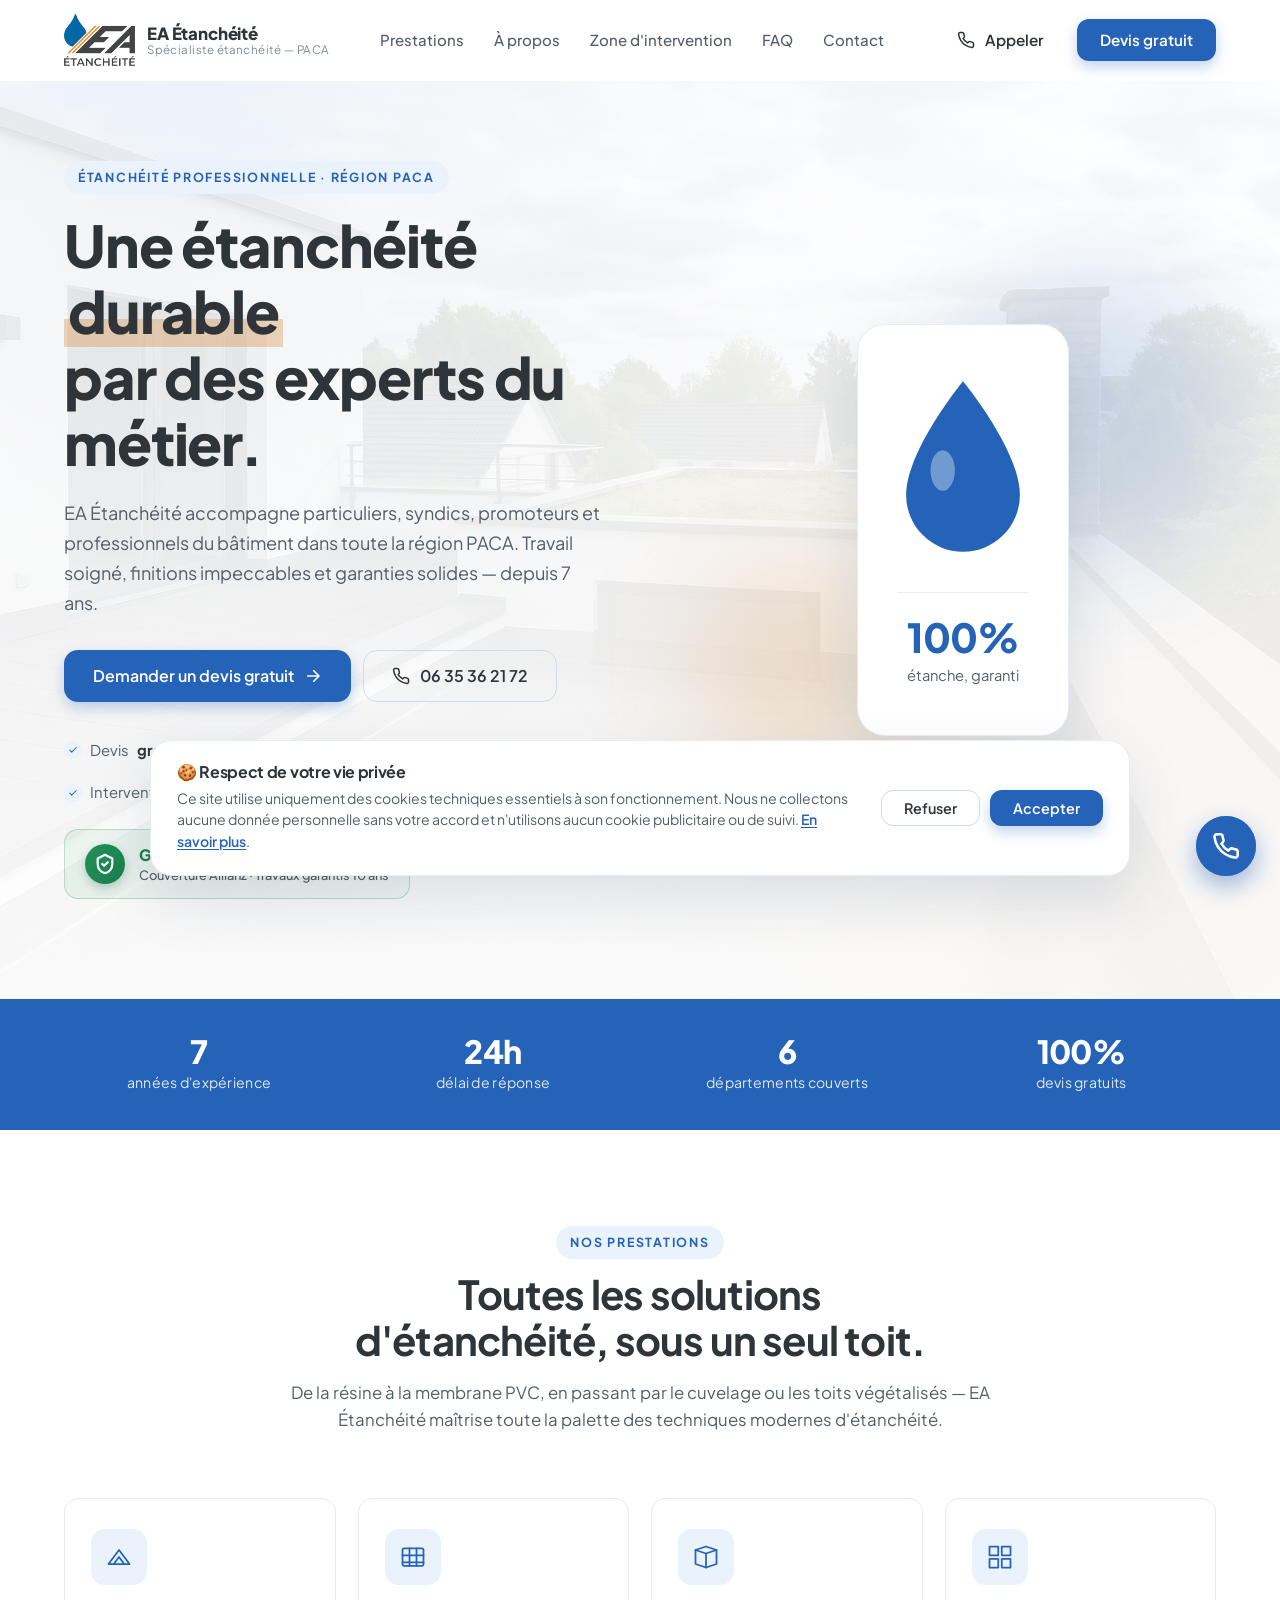
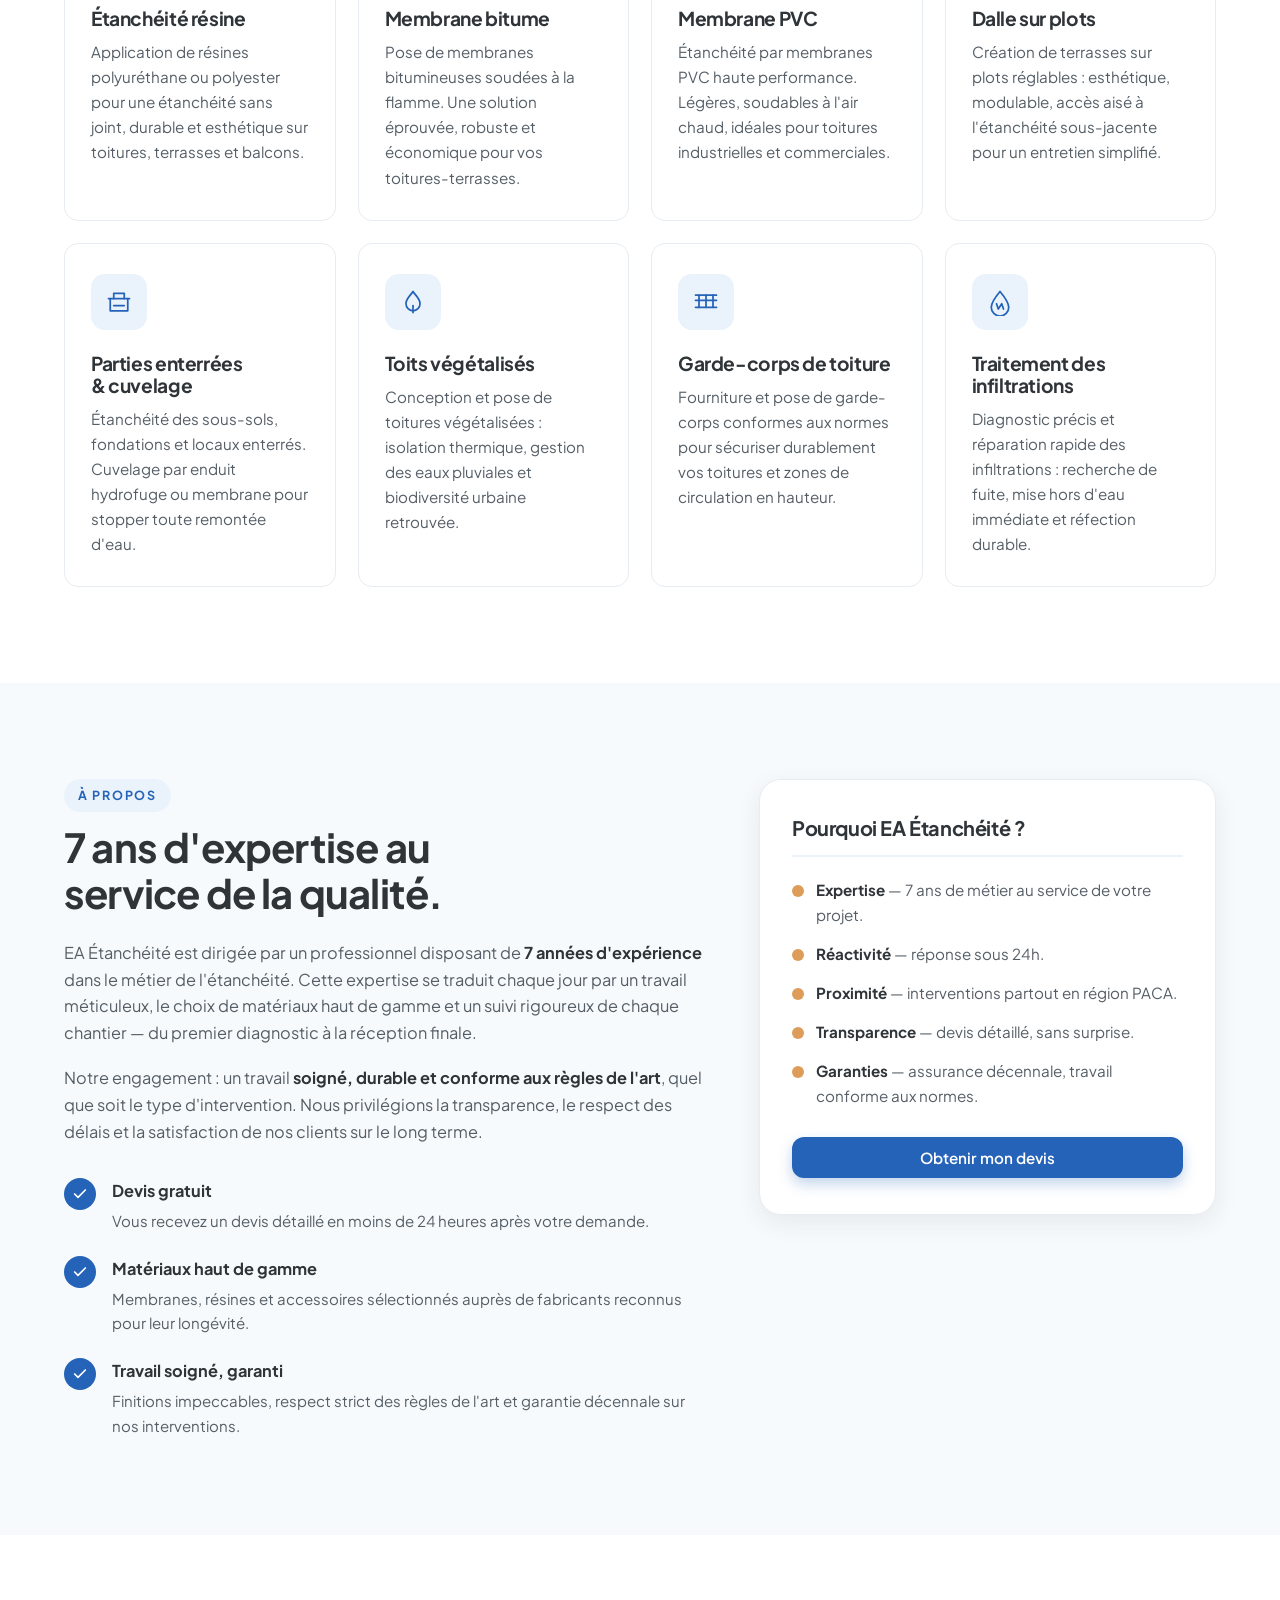
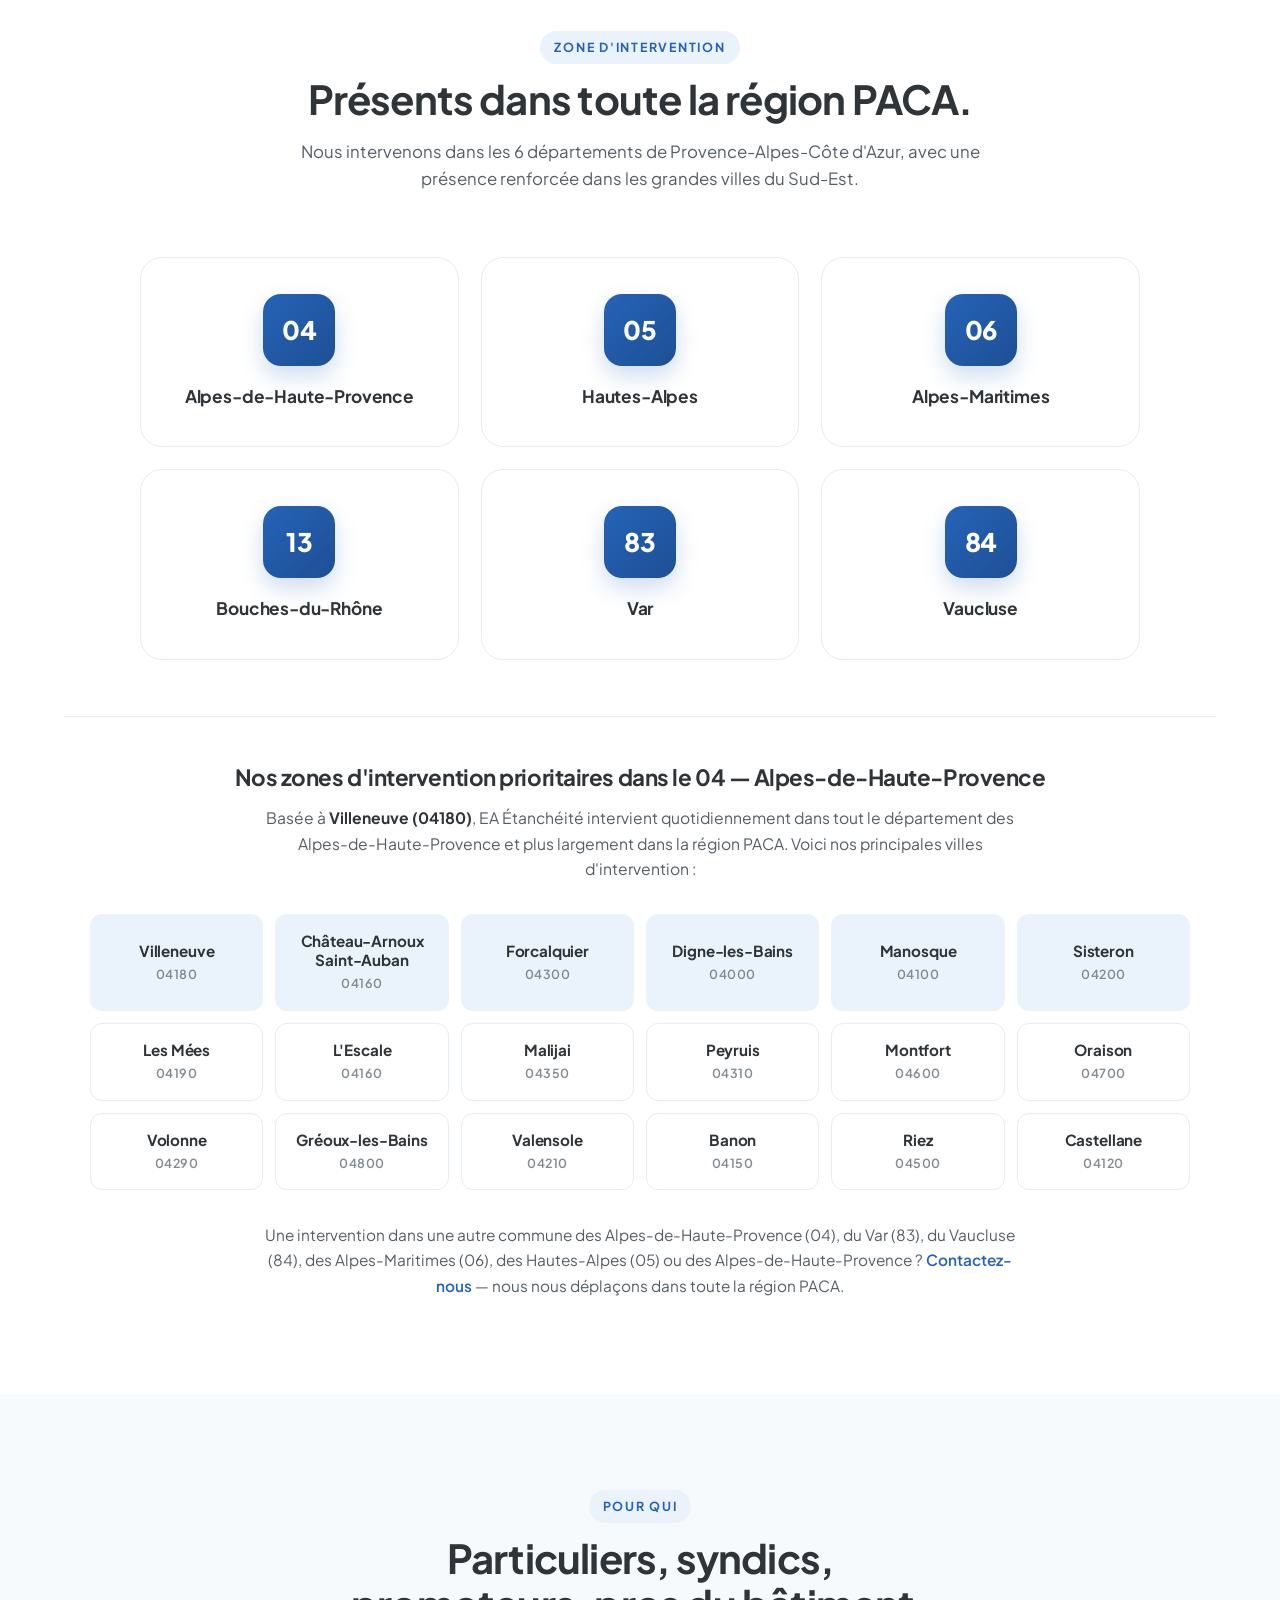
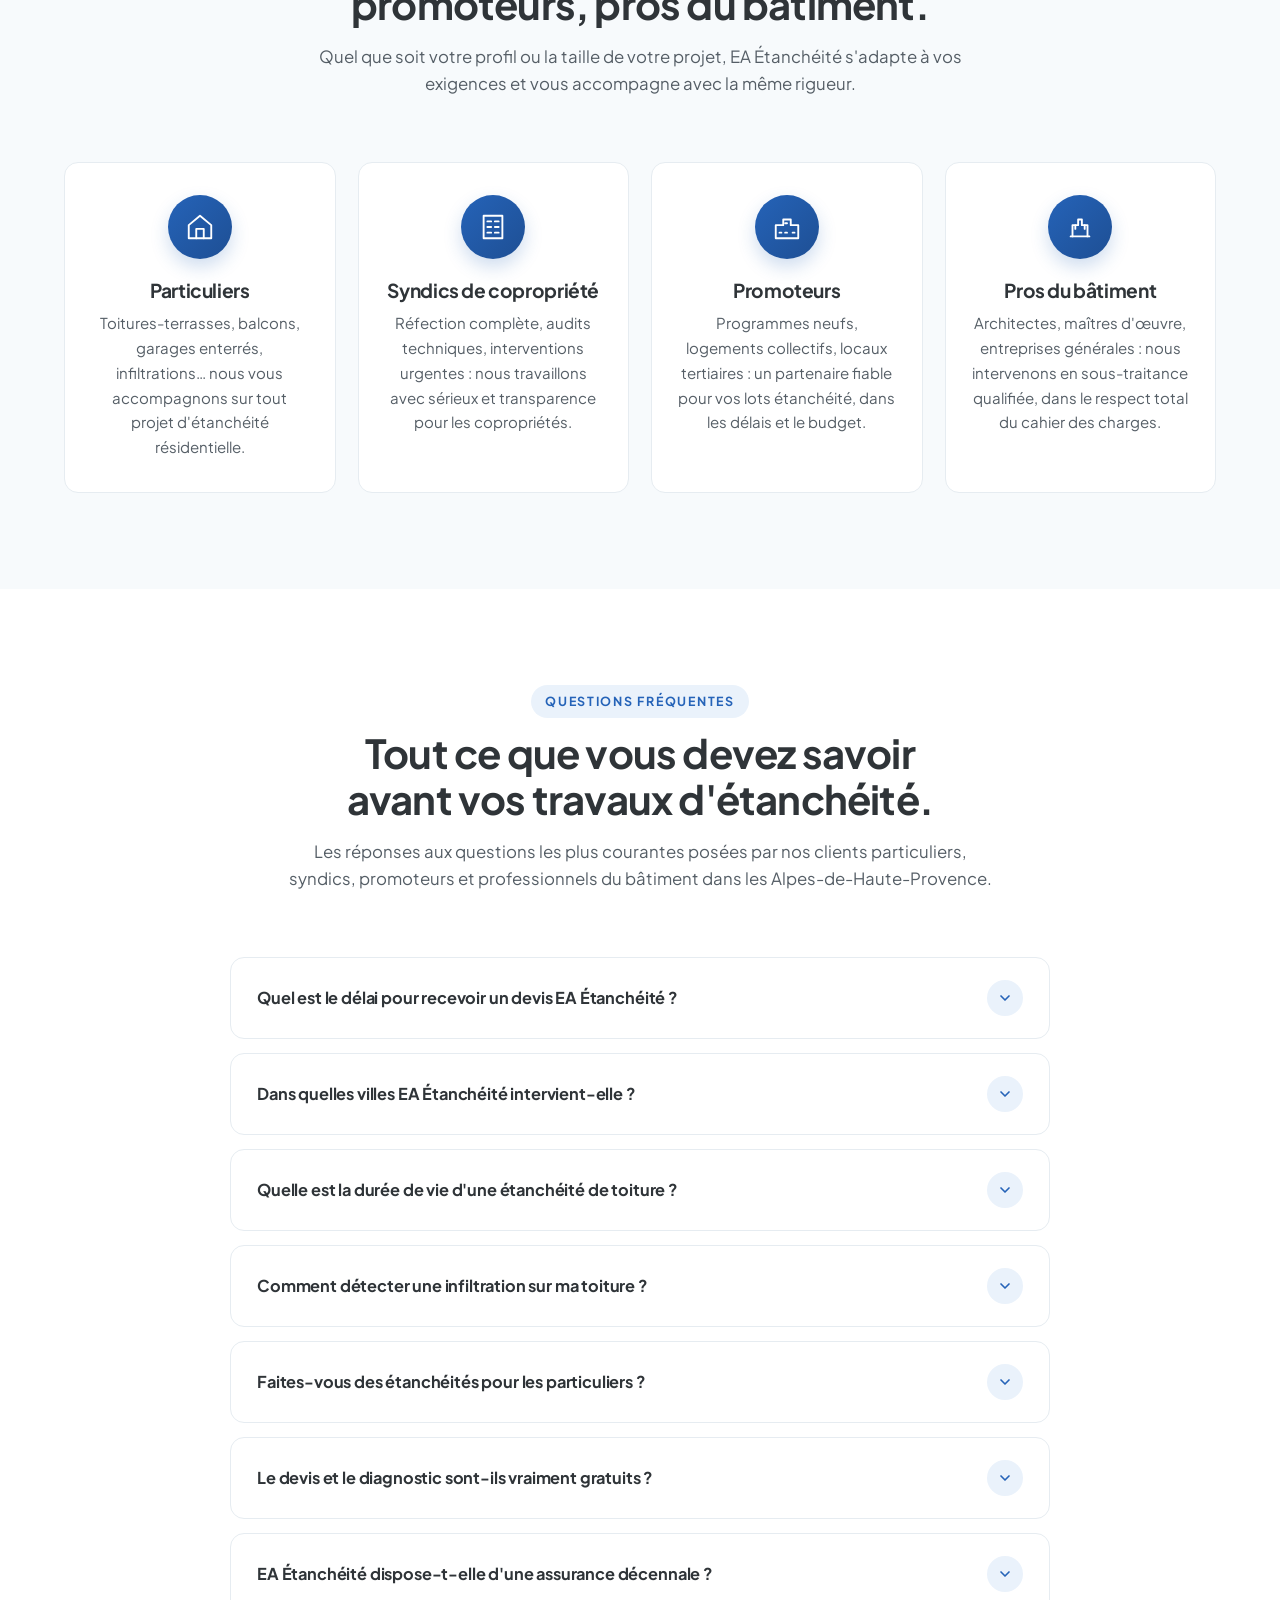
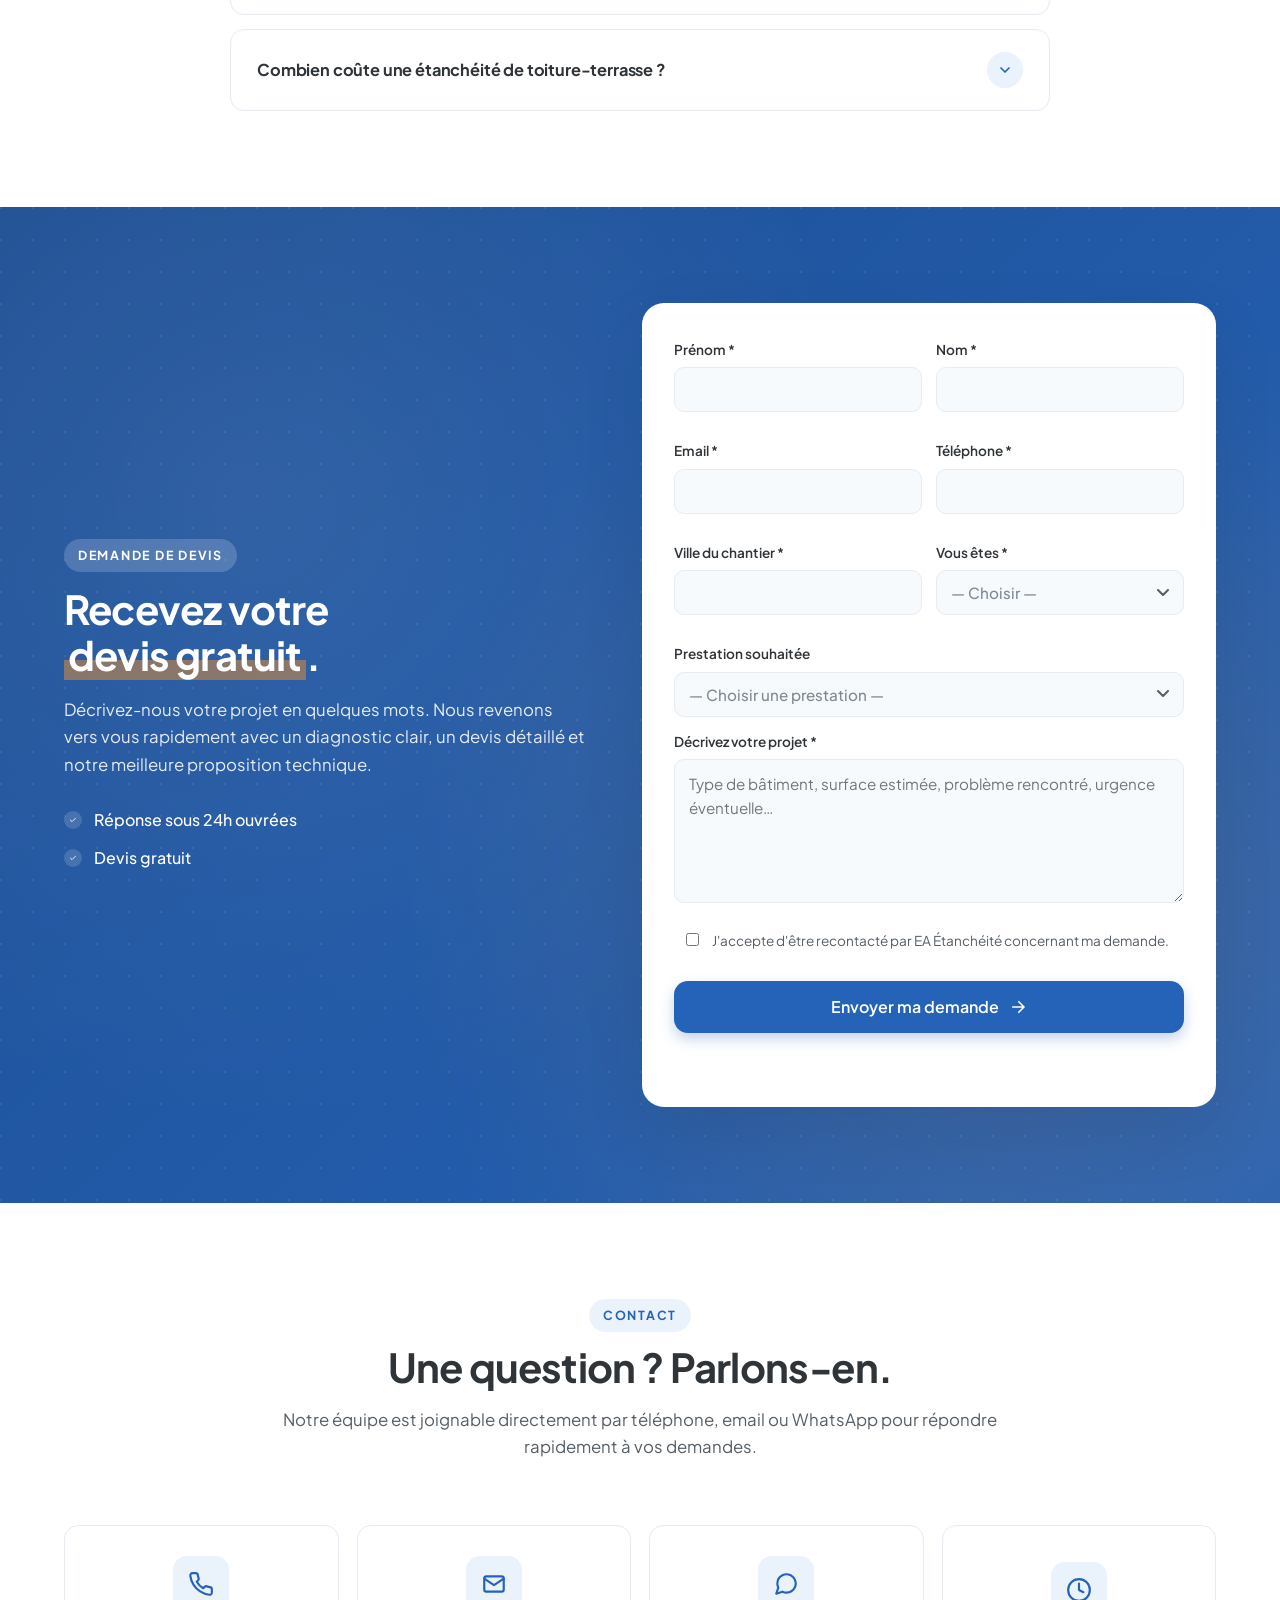
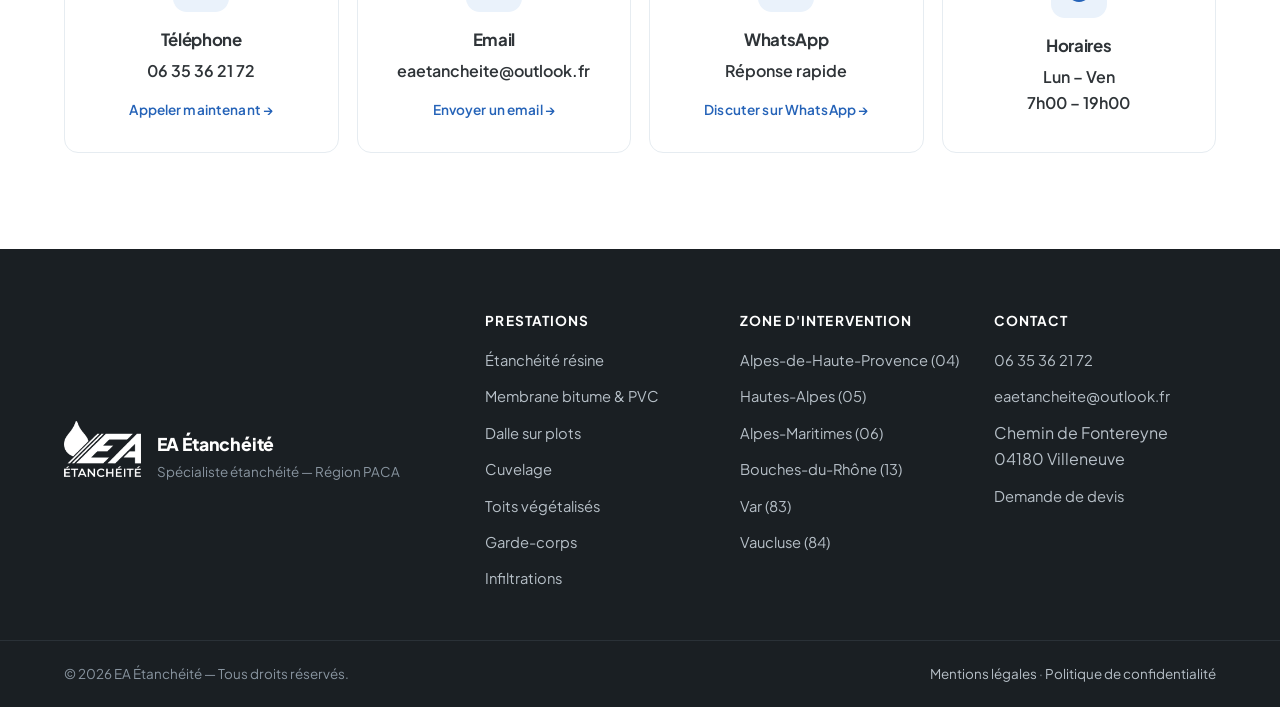
==== index.html @ 890c602f "Site EA Étanchéité — version complète" ====
<!DOCTYPE html>
<html lang="fr">
<head>
  <meta charset="UTF-8" />
  <meta name="viewport" content="width=device-width, initial-scale=1.0" />
  <meta name="theme-color" content="#2563B8" />
  <meta name="google-site-verification" content="21A23hBvWoWeiYxYy0OUREjKEm9LjW4agDq1hn0rhU4" />
  <meta name="msvalidate.01" content="A3BC0416375332D21BCF8DB11D8AAD22" />

  <title>EA Étanchéité — Spécialiste étanchéité en PACA · Devis gratuit 24h</title>
  <meta name="description" content="EA Étanchéité, votre spécialiste de l'étanchéité en région PACA (13, 83, 84, 06, 05, 04). Résine, membrane bitume & PVC, dalle sur plots, cuvelage, toits végétalisés, garde-corps, infiltrations. Devis gratuit sous 24h." />
  <meta name="keywords" content="étanchéité, étanchéité PACA, étanchéité Marseille, étanchéité Nice, étanchéité Toulon, étanchéité Aix-en-Provence, étanchéité Avignon, étancheur, résine, membrane bitume, membrane PVC, dalle sur plots, cuvelage, toit végétalisé, garde-corps toiture, traitement infiltration" />
  <meta name="author" content="EA Étanchéité" />
  <meta name="robots" content="index, follow" />
  <link rel="canonical" href="https://eaetancheite.fr/" />

  <!-- Open Graph (Facebook, LinkedIn, WhatsApp) -->
  <meta property="og:type" content="website" />
  <meta property="og:locale" content="fr_FR" />
  <meta property="og:url" content="https://eaetancheite.fr/" />
  <meta property="og:title" content="EA Étanchéité — Spécialiste étanchéité en PACA" />
  <meta property="og:description" content="Résine, membrane bitume & PVC, dalle sur plots, cuvelage, toits végétalisés, garde-corps, infiltrations. 7 ans d'expérience. Devis gratuit sous 24h." />
  <meta property="og:image" content="https://eaetancheite.fr/assets/hero-bg.jpg" />
  <meta property="og:site_name" content="EA Étanchéité" />

  <!-- Twitter Card -->
  <meta name="twitter:card" content="summary_large_image" />
  <meta name="twitter:title" content="EA Étanchéité — Spécialiste étanchéité en PACA" />
  <meta name="twitter:description" content="Devis gratuit sous 24h dans toute la région PACA. 7 ans d'expérience." />
  <meta name="twitter:image" content="https://eaetancheite.fr/assets/hero-bg.jpg" />

  <!-- Favicon & manifest -->
  <link rel="icon" href="assets/favicon.ico" sizes="any" />
  <link rel="icon" type="image/svg+xml" href="assets/favicon.svg" />
  <link rel="icon" type="image/png" sizes="32x32" href="assets/favicon-32.png" />
  <link rel="icon" type="image/png" sizes="96x96" href="assets/favicon-96.png" />
  <link rel="apple-touch-icon" sizes="180x180" href="assets/apple-touch-icon.png" />
  <link rel="manifest" href="manifest.json" />

  <!-- Preconnect fonts -->
  <link rel="preconnect" href="https://fonts.googleapis.com" />
  <link rel="preconnect" href="https://fonts.gstatic.com" crossorigin />
  <link href="https://fonts.googleapis.com/css2?family=Plus+Jakarta+Sans:wght@400;500;600;700;800&display=swap" rel="stylesheet" />

  <!-- Styles -->
  <link rel="stylesheet" href="styles.css?v=4" />

  <!-- JSON-LD : LocalBusiness (SEO local Google) -->
  <script type="application/ld+json">
  {
    "@context": "https://schema.org",
    "@type": ["RoofingContractor", "LocalBusiness", "ProfessionalService"],
    "@id": "https://eaetancheite.fr/#business",
    "name": "EA Étanchéité",
    "alternateName": "EA Étanchéité - RUGGERO Enzo",
    "description": "EA Étanchéité, spécialiste de l'étanchéité dans les Alpes-de-Haute-Provence (04) et toute la région PACA. Étanchéité résine, membrane bitume et PVC, dalle sur plots, cuvelage, toits végétalisés, garde-corps de toiture et traitement des infiltrations. Devis gratuit sous 24h.",
    "url": "https://eaetancheite.fr/",
    "telephone": "+33635362172",
    "email": "eaetancheite@outlook.fr",
    "image": [
      "https://eaetancheite.fr/assets/logo.png",
      "https://eaetancheite.fr/assets/hero-bg.jpg"
    ],
    "logo": "https://eaetancheite.fr/assets/logo.png",
    "priceRange": "€€",
    "paymentAccepted": "Espèces, Chèque, Virement bancaire",
    "currenciesAccepted": "EUR",
    "foundingDate": "2025-03-18",
    "slogan": "Une étanchéité durable par des experts du métier",
    "address": {
      "@type": "PostalAddress",
      "streetAddress": "Chemin de Fontereyne",
      "addressLocality": "Villeneuve",
      "postalCode": "04180",
      "addressRegion": "Provence-Alpes-Côte d'Azur",
      "addressCountry": "FR"
    },
    "geo": {
      "@type": "GeoCoordinates",
      "latitude": 43.9542,
      "longitude": 5.9819
    },
    "areaServed": [
      {
        "@type": "State",
        "name": "Provence-Alpes-Côte d'Azur"
      },
      { "@type": "AdministrativeArea", "name": "Alpes-de-Haute-Provence (04)" },
      { "@type": "AdministrativeArea", "name": "Hautes-Alpes (05)" },
      { "@type": "AdministrativeArea", "name": "Alpes-Maritimes (06)" },
      { "@type": "AdministrativeArea", "name": "Bouches-du-Rhône (13)" },
      { "@type": "AdministrativeArea", "name": "Var (83)" },
      { "@type": "AdministrativeArea", "name": "Vaucluse (84)" },
      { "@type": "City", "name": "Villeneuve" },
      { "@type": "City", "name": "Château-Arnoux-Saint-Auban" },
      { "@type": "City", "name": "Forcalquier" },
      { "@type": "City", "name": "Digne-les-Bains" },
      { "@type": "City", "name": "Manosque" },
      { "@type": "City", "name": "Sisteron" },
      { "@type": "City", "name": "Les Mées" },
      { "@type": "City", "name": "Peyruis" },
      { "@type": "City", "name": "Oraison" },
      { "@type": "City", "name": "Gréoux-les-Bains" }
    ],
    "serviceArea": {
      "@type": "GeoCircle",
      "geoMidpoint": {
        "@type": "GeoCoordinates",
        "latitude": 43.9542,
        "longitude": 5.9819
      },
      "geoRadius": "100000"
    },
    "openingHoursSpecification": [
      {
        "@type": "OpeningHoursSpecification",
        "dayOfWeek": ["Monday", "Tuesday", "Wednesday", "Thursday", "Friday"],
        "opens": "07:00",
        "closes": "19:00"
      }
    ],
    "knowsAbout": [
      "Étanchéité toiture-terrasse",
      "Étanchéité résine polyuréthane",
      "Membrane bitumineuse",
      "Membrane PVC",
      "Dalle sur plots",
      "Cuvelage de sous-sol",
      "Toiture végétalisée",
      "Garde-corps de toiture",
      "Recherche de fuite",
      "Traitement des infiltrations"
    ],
    "hasOfferCatalog": {
      "@type": "OfferCatalog",
      "name": "Prestations EA Étanchéité",
      "itemListElement": [
        {
          "@type": "Offer",
          "itemOffered": {
            "@type": "Service",
            "name": "Étanchéité résine",
            "description": "Application de résines polyuréthane ou polyester pour une étanchéité sans joint, durable et esthétique sur toitures, terrasses et balcons.",
            "areaServed": "Provence-Alpes-Côte d'Azur"
          }
        },
        {
          "@type": "Offer",
          "itemOffered": {
            "@type": "Service",
            "name": "Membrane bitume",
            "description": "Pose de membranes bitumineuses soudées à la flamme pour vos toitures-terrasses.",
            "areaServed": "Provence-Alpes-Côte d'Azur"
          }
        },
        {
          "@type": "Offer",
          "itemOffered": {
            "@type": "Service",
            "name": "Membrane PVC",
            "description": "Étanchéité par membranes PVC haute performance, légères et soudables à l'air chaud.",
            "areaServed": "Provence-Alpes-Côte d'Azur"
          }
        },
        {
          "@type": "Offer",
          "itemOffered": {
            "@type": "Service",
            "name": "Dalle sur plots",
            "description": "Création de terrasses sur plots réglables, esthétique et modulable.",
            "areaServed": "Provence-Alpes-Côte d'Azur"
          }
        },
        {
          "@type": "Offer",
          "itemOffered": {
            "@type": "Service",
            "name": "Parties enterrées et cuvelage",
            "description": "Étanchéité des sous-sols, fondations et locaux enterrés.",
            "areaServed": "Provence-Alpes-Côte d'Azur"
          }
        },
        {
          "@type": "Offer",
          "itemOffered": {
            "@type": "Service",
            "name": "Toits végétalisés",
            "description": "Conception et pose de toitures végétalisées : isolation thermique et gestion des eaux pluviales.",
            "areaServed": "Provence-Alpes-Côte d'Azur"
          }
        },
        {
          "@type": "Offer",
          "itemOffered": {
            "@type": "Service",
            "name": "Garde-corps de toiture",
            "description": "Fourniture et pose de garde-corps aux normes pour sécuriser vos toitures.",
            "areaServed": "Provence-Alpes-Côte d'Azur"
          }
        },
        {
          "@type": "Offer",
          "itemOffered": {
            "@type": "Service",
            "name": "Traitement des infiltrations",
            "description": "Diagnostic précis et réparation rapide des infiltrations : recherche de fuite et mise hors d'eau.",
            "areaServed": "Provence-Alpes-Côte d'Azur"
          }
        }
      ]
    },
    "founder": {
      "@type": "Person",
      "name": "Enzo RUGGERO",
      "jobTitle": "Artisan étancheur",
      "worksFor": {
        "@type": "Organization",
        "name": "EA Étanchéité"
      }
    }
  }
  </script>

  <!-- FAQ Schema pour les rich snippets Google -->
  <script type="application/ld+json">
  {
    "@context": "https://schema.org",
    "@type": "FAQPage",
    "mainEntity": [
      {
        "@type": "Question",
        "name": "Quel est le délai pour recevoir un devis EA Étanchéité ?",
        "acceptedAnswer": {
          "@type": "Answer",
          "text": "Nous nous engageons à vous envoyer un devis détaillé et gratuit sous 24h ouvrées après réception de votre demande. Vous pouvez nous contacter par téléphone au 06 35 36 21 72 ou via notre formulaire en ligne."
        }
      },
      {
        "@type": "Question",
        "name": "Dans quelles villes EA Étanchéité intervient-elle ?",
        "acceptedAnswer": {
          "@type": "Answer",
          "text": "EA Étanchéité est basée à Villeneuve (04180) et intervient principalement dans les Alpes-de-Haute-Provence : Digne-les-Bains, Manosque, Sisteron, Forcalquier, Château-Arnoux-Saint-Auban, Les Mées, Peyruis, Oraison, Gréoux-les-Bains, et toutes les communes des départements 04, 05, 06, 13, 83, 84 (région PACA)."
        }
      },
      {
        "@type": "Question",
        "name": "Quelle est la durée de vie d'une étanchéité de toiture ?",
        "acceptedAnswer": {
          "@type": "Answer",
          "text": "La durée de vie dépend de la technique utilisée : une étanchéité résine bien posée dure 15 à 25 ans, une membrane bitume 20 à 30 ans, et une membrane PVC 25 à 35 ans. Un entretien régulier et des matériaux haut de gamme prolongent considérablement la durée de vie."
        }
      },
      {
        "@type": "Question",
        "name": "Comment détecter une infiltration sur ma toiture ?",
        "acceptedAnswer": {
          "@type": "Answer",
          "text": "Les signes les plus courants sont : taches d'humidité au plafond, peinture qui cloque, moisissures, gouttes d'eau lors de fortes pluies, ou ardoises/tuiles déplacées. Au moindre doute, contactez-nous pour un diagnostic précis. Plus la fuite est traitée rapidement, moins les dégâts collatéraux seront importants."
        }
      },
      {
        "@type": "Question",
        "name": "Faites-vous des étanchéités pour les particuliers ?",
        "acceptedAnswer": {
          "@type": "Answer",
          "text": "Oui, EA Étanchéité travaille pour les particuliers, syndics de copropriété, promoteurs et professionnels du bâtiment. Que vous soyez propriétaire d'une maison individuelle, gérant d'immeuble ou architecte, nous adaptons nos prestations à vos besoins."
        }
      },
      {
        "@type": "Question",
        "name": "Le devis et le diagnostic sont-ils vraiment gratuits ?",
        "acceptedAnswer": {
          "@type": "Answer",
          "text": "Oui, 100% gratuits et sans engagement. Notre devis détaillé vous est envoyé sous 24h ouvrées après votre demande. Aucun frais caché, aucune obligation d'engager les travaux."
        }
      },
      {
        "@type": "Question",
        "name": "EA Étanchéité dispose-t-elle d'une assurance décennale ?",
        "acceptedAnswer": {
          "@type": "Answer",
          "text": "Oui, EA Étanchéité est couverte par une garantie décennale Allianz (contrat n° 387779) ainsi qu'une responsabilité civile professionnelle, conformément à la réglementation du BTP. Vos travaux sont protégés pendant 10 ans."
        }
      },
      {
        "@type": "Question",
        "name": "Combien coûte une étanchéité de toiture-terrasse ?",
        "acceptedAnswer": {
          "@type": "Answer",
          "text": "Le prix dépend de plusieurs facteurs : surface, technique choisie (résine, bitume, PVC), accessibilité, état du support et complexité du chantier. À titre indicatif, comptez entre 40 et 120 € HT/m² selon la solution. Demandez un devis personnalisé gratuit pour avoir un prix précis."
        }
      }
    ]
  }
  </script>
</head>
<body>
  <a href="#main" class="skip-link">Aller au contenu</a>

  <!-- HEADER -->
  <header class="site-header" id="siteHeader">
    <div class="container header-inner">
      <a href="#" class="brand" aria-label="EA Étanchéité — accueil">
        <img src="assets/logo.png" alt="Logo EA Étanchéité" class="brand-logo" width="536" height="392" />
        <span class="brand-text">
          <span class="brand-name">EA Étanchéité</span>
          <span class="brand-tag">Spécialiste étanchéité — PACA</span>
        </span>
      </a>

      <nav class="main-nav" aria-label="Navigation principale">
        <ul>
          <li><a href="#prestations">Prestations</a></li>
          <li><a href="#apropos">À propos</a></li>
          <li><a href="#zone">Zone d'intervention</a></li>
          <li><a href="#faq">FAQ</a></li>
          <li><a href="#contact">Contact</a></li>
        </ul>
      </nav>

      <div class="header-cta">
        <a href="tel:+33635362172" class="btn btn-ghost" aria-label="Appeler EA Étanchéité">
          <svg viewBox="0 0 24 24" fill="none" stroke="currentColor" stroke-width="2" stroke-linecap="round" stroke-linejoin="round" aria-hidden="true"><path d="M22 16.92v3a2 2 0 0 1-2.18 2 19.79 19.79 0 0 1-8.63-3.07 19.5 19.5 0 0 1-6-6 19.79 19.79 0 0 1-3.07-8.67A2 2 0 0 1 4.11 2h3a2 2 0 0 1 2 1.72 12.84 12.84 0 0 0 .7 2.81 2 2 0 0 1-.45 2.11L8.09 9.91a16 16 0 0 0 6 6l1.27-1.27a2 2 0 0 1 2.11-.45 12.84 12.84 0 0 0 2.81.7A2 2 0 0 1 22 16.92z"/></svg>
          <span>Appeler</span>
        </a>
        <a href="#devis" class="btn btn-primary">Devis gratuit</a>
      </div>

      <button class="nav-toggle" id="navToggle" aria-label="Ouvrir le menu" aria-expanded="false" aria-controls="mobileMenu">
        <span></span><span></span><span></span>
      </button>
    </div>

    <!-- Mobile menu -->
    <div class="mobile-menu" id="mobileMenu" hidden>
      <ul>
        <li><a href="#prestations">Prestations</a></li>
        <li><a href="#apropos">À propos</a></li>
        <li><a href="#zone">Zone d'intervention</a></li>
        <li><a href="#faq">FAQ</a></li>
        <li><a href="#contact">Contact</a></li>
        <li><a href="tel:+33635362172" class="btn btn-ghost btn-full">Appeler</a></li>
        <li><a href="#devis" class="btn btn-primary btn-full">Devis gratuit</a></li>
      </ul>
    </div>
  </header>

  <main id="main">

    <!-- HERO -->
    <section class="hero">
      <div class="container hero-inner">
        <div class="hero-text">
          <span class="eyebrow">Étanchéité professionnelle · Région PACA</span>
          <h1>
            Une étanchéité <span class="hl">durable</span><br />
            par des experts du métier.
          </h1>
          <p class="lead">
            EA Étanchéité accompagne particuliers, syndics, promoteurs et professionnels du bâtiment
            dans toute la région PACA. Travail soigné, finitions impeccables et garanties solides — depuis 7 ans.
          </p>
          <div class="hero-actions">
            <a href="#devis" class="btn btn-primary btn-lg">
              Demander un devis gratuit
              <svg viewBox="0 0 24 24" fill="none" stroke="currentColor" stroke-width="2.2" stroke-linecap="round" stroke-linejoin="round" aria-hidden="true"><path d="M5 12h14M13 5l7 7-7 7"/></svg>
            </a>
            <a href="tel:+33635362172" class="btn btn-outline btn-lg">
              <svg viewBox="0 0 24 24" fill="none" stroke="currentColor" stroke-width="2" stroke-linecap="round" stroke-linejoin="round" aria-hidden="true"><path d="M22 16.92v3a2 2 0 0 1-2.18 2 19.79 19.79 0 0 1-8.63-3.07 19.5 19.5 0 0 1-6-6 19.79 19.79 0 0 1-3.07-8.67A2 2 0 0 1 4.11 2h3a2 2 0 0 1 2 1.72 12.84 12.84 0 0 0 .7 2.81 2 2 0 0 1-.45 2.11L8.09 9.91a16 16 0 0 0 6 6l1.27-1.27a2 2 0 0 1 2.11-.45 12.84 12.84 0 0 0 2.81.7A2 2 0 0 1 22 16.92z"/></svg>
              06 35 36 21 72
            </a>
          </div>

          <ul class="hero-bullets">
            <li><svg viewBox="0 0 24 24" fill="none" stroke="currentColor" stroke-width="2.5" stroke-linecap="round" stroke-linejoin="round" aria-hidden="true"><path d="M20 6 9 17l-5-5"/></svg> Devis <strong>gratuit</strong></li>
            <li><svg viewBox="0 0 24 24" fill="none" stroke="currentColor" stroke-width="2.5" stroke-linecap="round" stroke-linejoin="round" aria-hidden="true"><path d="M20 6 9 17l-5-5"/></svg> <strong>7 ans</strong> d'expérience</li>
            <li><svg viewBox="0 0 24 24" fill="none" stroke="currentColor" stroke-width="2.5" stroke-linecap="round" stroke-linejoin="round" aria-hidden="true"><path d="M20 6 9 17l-5-5"/></svg> Intervention dans toute la <strong>région PACA</strong></li>
          </ul>

          <div class="hero-warranty" role="note" aria-label="Garantie décennale">
            <span class="hero-warranty-icon" aria-hidden="true">
              <svg viewBox="0 0 24 24" fill="none" stroke="currentColor" stroke-width="2.4" stroke-linecap="round" stroke-linejoin="round"><path d="M12 2 4 6v6c0 5 3.5 9.5 8 10 4.5-.5 8-5 8-10V6l-8-4z"/><path d="m9 12 2 2 4-4"/></svg>
            </span>
            <span class="hero-warranty-text">
              <strong>Garantie décennale</strong>
              <small>Couverture Allianz · Travaux garantis 10 ans</small>
            </span>
          </div>
        </div>

        <div class="hero-visual" aria-hidden="true">
          <div class="hero-card">
            <div class="hero-card-drop">
              <svg viewBox="0 0 64 96" xmlns="http://www.w3.org/2000/svg">
                <path d="M32 4 C32 4 4 38 4 60 a28 28 0 1 0 56 0 C60 38 32 4 32 4z" fill="#2563B8"/>
                <ellipse cx="22" cy="48" rx="6" ry="10" fill="#ffffff" fill-opacity="0.35"/>
              </svg>
            </div>
            <div class="hero-card-stat">
              <span class="stat-num">100%</span>
              <span class="stat-label">étanche, garanti</span>
            </div>
          </div>
          <div class="hero-blob hero-blob-1"></div>
          <div class="hero-blob hero-blob-2"></div>
        </div>
      </div>
    </section>

    <!-- TRUST STRIP -->
    <section class="trust-strip">
      <div class="container">
        <ul>
          <li>
            <span class="trust-num">7</span>
            <span class="trust-label">années d'expérience</span>
          </li>
          <li>
            <span class="trust-num">24h</span>
            <span class="trust-label">délai de réponse</span>
          </li>
          <li>
            <span class="trust-num">6</span>
            <span class="trust-label">départements couverts</span>
          </li>
          <li>
            <span class="trust-num">100%</span>
            <span class="trust-label">devis gratuits</span>
          </li>
        </ul>
      </div>
    </section>

    <!-- PRESTATIONS -->
    <section id="prestations" class="section">
      <div class="container">
        <header class="section-header">
          <span class="eyebrow">Nos prestations</span>
          <h2>Toutes les solutions d'étanchéité, sous un seul toit.</h2>
          <p class="section-sub">
            De la résine à la membrane PVC, en passant par le cuvelage ou les toits végétalisés —
            EA Étanchéité maîtrise toute la palette des techniques modernes d'étanchéité.
          </p>
        </header>

        <div class="services-grid">

          <article class="service-card" data-modal="resine" role="button" tabindex="0" aria-haspopup="dialog">
            <div class="service-icon">
              <svg viewBox="0 0 32 32" fill="none" stroke="currentColor" stroke-width="2" stroke-linecap="round" stroke-linejoin="round" aria-hidden="true"><path d="M4 24 L16 8 L28 24 Z"/><path d="M10 24 L16 16 L22 24"/></svg>
            </div>
            <h3>Étanchéité résine</h3>
            <p>Application de résines polyuréthane ou polyester pour une étanchéité sans joint, durable et esthétique sur toitures, terrasses et balcons.</p>
          </article>

          <article class="service-card" data-modal="bitume" role="button" tabindex="0" aria-haspopup="dialog">
            <div class="service-icon">
              <svg viewBox="0 0 32 32" fill="none" stroke="currentColor" stroke-width="2" stroke-linecap="round" stroke-linejoin="round" aria-hidden="true"><rect x="4" y="6" width="24" height="20" rx="2"/><path d="M4 14h24M4 22h24M12 6v20M20 6v20"/></svg>
            </div>
            <h3>Membrane bitume</h3>
            <p>Pose de membranes bitumineuses soudées à la flamme. Une solution éprouvée, robuste et économique pour vos toitures-terrasses.</p>
          </article>

          <article class="service-card" data-modal="pvc" role="button" tabindex="0" aria-haspopup="dialog">
            <div class="service-icon">
              <svg viewBox="0 0 32 32" fill="none" stroke="currentColor" stroke-width="2" stroke-linecap="round" stroke-linejoin="round" aria-hidden="true"><path d="M4 8 L16 4 L28 8 L28 24 L16 28 L4 24 Z"/><path d="M4 8 L16 12 L28 8M16 12 L16 28"/></svg>
            </div>
            <h3>Membrane PVC</h3>
            <p>Étanchéité par membranes PVC haute performance. Légères, soudables à l'air chaud, idéales pour toitures industrielles et commerciales.</p>
          </article>

          <article class="service-card" data-modal="dalle" role="button" tabindex="0" aria-haspopup="dialog">
            <div class="service-icon">
              <svg viewBox="0 0 32 32" fill="none" stroke="currentColor" stroke-width="2" stroke-linecap="round" stroke-linejoin="round" aria-hidden="true"><rect x="4" y="4" width="10" height="10"/><rect x="18" y="4" width="10" height="10"/><rect x="4" y="18" width="10" height="10"/><rect x="18" y="18" width="10" height="10"/></svg>
            </div>
            <h3>Dalle sur plots</h3>
            <p>Création de terrasses sur plots réglables : esthétique, modulable, accès aisé à l'étanchéité sous-jacente pour un entretien simplifié.</p>
          </article>

          <article class="service-card" data-modal="cuvelage" role="button" tabindex="0" aria-haspopup="dialog">
            <div class="service-icon">
              <svg viewBox="0 0 32 32" fill="none" stroke="currentColor" stroke-width="2" stroke-linecap="round" stroke-linejoin="round" aria-hidden="true"><path d="M4 12 L28 12"/><path d="M6 12 L6 26 L26 26 L26 12"/><path d="M10 12 L10 6 L22 6 L22 12"/><path d="M10 20 L22 20"/></svg>
            </div>
            <h3>Parties enterrées & cuvelage</h3>
            <p>Étanchéité des sous-sols, fondations et locaux enterrés. Cuvelage par enduit hydrofuge ou membrane pour stopper toute remontée d'eau.</p>
          </article>

          <article class="service-card" data-modal="vegetal" role="button" tabindex="0" aria-haspopup="dialog">
            <div class="service-icon">
              <svg viewBox="0 0 32 32" fill="none" stroke="currentColor" stroke-width="2" stroke-linecap="round" stroke-linejoin="round" aria-hidden="true"><path d="M16 4 C20 10 24 12 24 18 a8 8 0 1 1 -16 0 C8 12 12 10 16 4z"/><path d="M16 28 L16 20"/></svg>
            </div>
            <h3>Toits végétalisés</h3>
            <p>Conception et pose de toitures végétalisées : isolation thermique, gestion des eaux pluviales et biodiversité urbaine retrouvée.</p>
          </article>

          <article class="service-card" data-modal="gardecorps" role="button" tabindex="0" aria-haspopup="dialog">
            <div class="service-icon">
              <svg viewBox="0 0 32 32" fill="none" stroke="currentColor" stroke-width="2" stroke-linecap="round" stroke-linejoin="round" aria-hidden="true"><path d="M4 22 L28 22"/><path d="M8 22 L8 8 M16 22 L16 8 M24 22 L24 8"/><path d="M4 8 L28 8 M4 14 L28 14"/></svg>
            </div>
            <h3>Garde-corps de toiture</h3>
            <p>Fourniture et pose de garde-corps conformes aux normes pour sécuriser durablement vos toitures et zones de circulation en hauteur.</p>
          </article>

          <article class="service-card" data-modal="infiltration" role="button" tabindex="0" aria-haspopup="dialog">
            <div class="service-icon">
              <svg viewBox="0 0 32 32" fill="none" stroke="currentColor" stroke-width="2" stroke-linecap="round" stroke-linejoin="round" aria-hidden="true"><path d="M16 4 C16 4 6 16 6 22 a10 10 0 1 0 20 0 C26 16 16 4 16 4z"/><path d="M12 18 L14 24 L18 18 L20 24"/></svg>
            </div>
            <h3>Traitement des infiltrations</h3>
            <p>Diagnostic précis et réparation rapide des infiltrations : recherche de fuite, mise hors d'eau immédiate et réfection durable.</p>
          </article>

        </div>
      </div>
    </section>

    <!-- À PROPOS -->
    <section id="apropos" class="section section-alt">
      <div class="container apropos-grid">
        <div class="apropos-text">
          <span class="eyebrow">À propos</span>
          <h2>7 ans d'expertise au service de la qualité.</h2>
          <p>
            EA Étanchéité est dirigée par un professionnel disposant de <strong>7 années d'expérience</strong>
            dans le métier de l'étanchéité. Cette expertise se traduit chaque jour par un travail méticuleux,
            le choix de matériaux haut de gamme et un suivi rigoureux de chaque chantier — du premier diagnostic à la réception finale.
          </p>
          <p>
            Notre engagement : un travail <strong>soigné, durable et conforme aux règles de l'art</strong>,
            quel que soit le type d'intervention. Nous privilégions la transparence, le respect des délais et la satisfaction
            de nos clients sur le long terme.
          </p>

          <ul class="usp-list">
            <li>
              <span class="usp-icon" aria-hidden="true">
                <svg viewBox="0 0 24 24" fill="none" stroke="currentColor" stroke-width="2.5" stroke-linecap="round" stroke-linejoin="round"><path d="M20 6 9 17l-5-5"/></svg>
              </span>
              <div>
                <strong>Devis gratuit</strong>
                <p>Vous recevez un devis détaillé en moins de 24 heures après votre demande.</p>
              </div>
            </li>
            <li>
              <span class="usp-icon" aria-hidden="true">
                <svg viewBox="0 0 24 24" fill="none" stroke="currentColor" stroke-width="2.5" stroke-linecap="round" stroke-linejoin="round"><path d="M20 6 9 17l-5-5"/></svg>
              </span>
              <div>
                <strong>Matériaux haut de gamme</strong>
                <p>Membranes, résines et accessoires sélectionnés auprès de fabricants reconnus pour leur longévité.</p>
              </div>
            </li>
            <li>
              <span class="usp-icon" aria-hidden="true">
                <svg viewBox="0 0 24 24" fill="none" stroke="currentColor" stroke-width="2.5" stroke-linecap="round" stroke-linejoin="round"><path d="M20 6 9 17l-5-5"/></svg>
              </span>
              <div>
                <strong>Travail soigné, garanti</strong>
                <p>Finitions impeccables, respect strict des règles de l'art et garantie décennale sur nos interventions.</p>
              </div>
            </li>
          </ul>
        </div>

        <aside class="apropos-card" aria-label="Points clés EA Étanchéité">
          <h3>Pourquoi EA Étanchéité ?</h3>
          <ul>
            <li><strong>Expertise</strong> — 7 ans de métier au service de votre projet.</li>
            <li><strong>Réactivité</strong> — réponse sous 24h.</li>
            <li><strong>Proximité</strong> — interventions partout en région PACA.</li>
            <li><strong>Transparence</strong> — devis détaillé, sans surprise.</li>
            <li><strong>Garanties</strong> — assurance décennale, travail conforme aux normes.</li>
          </ul>
          <a href="#devis" class="btn btn-primary btn-full">Obtenir mon devis</a>
        </aside>
      </div>
    </section>

    <!-- ZONE D'INTERVENTION -->
    <section id="zone" class="section">
      <div class="container">
        <header class="section-header">
          <span class="eyebrow">Zone d'intervention</span>
          <h2>Présents dans toute la région PACA.</h2>
          <p class="section-sub">
            Nous intervenons dans les 6 départements de Provence-Alpes-Côte d'Azur,
            avec une présence renforcée dans les grandes villes du Sud-Est.
          </p>
        </header>

        <div class="zone-deps-grid">
          <article class="dep-card">
            <span class="dep-card-num">04</span>
            <span class="dep-card-name">Alpes-de-Haute-Provence</span>
          </article>
          <article class="dep-card">
            <span class="dep-card-num">05</span>
            <span class="dep-card-name">Hautes-Alpes</span>
          </article>
          <article class="dep-card">
            <span class="dep-card-num">06</span>
            <span class="dep-card-name">Alpes-Maritimes</span>
          </article>
          <article class="dep-card">
            <span class="dep-card-num">13</span>
            <span class="dep-card-name">Bouches-du-Rhône</span>
          </article>
          <article class="dep-card">
            <span class="dep-card-num">83</span>
            <span class="dep-card-name">Var</span>
          </article>
          <article class="dep-card">
            <span class="dep-card-num">84</span>
            <span class="dep-card-name">Vaucluse</span>
          </article>
        </div>

        <div class="zone-communes">
          <h3>Nos zones d'intervention prioritaires dans le 04 — Alpes-de-Haute-Provence</h3>
          <p class="zone-communes-intro">
            Bas&eacute;e &agrave; <strong>Villeneuve (04180)</strong>, EA &Eacute;tanch&eacute;it&eacute; intervient quotidiennement dans tout le d&eacute;partement des Alpes-de-Haute-Provence et plus largement dans la r&eacute;gion PACA. Voici nos principales villes d'intervention&nbsp;:
          </p>
          <div class="communes-grid">
            <a href="etancheite-villeneuve.html" class="commune-link">
              <span class="commune-name">Villeneuve</span>
              <span class="commune-cp">04180</span>
            </a>
            <a href="etancheite-chateau-arnoux-saint-auban.html" class="commune-link">
              <span class="commune-name">Château-Arnoux<br />Saint-Auban</span>
              <span class="commune-cp">04160</span>
            </a>
            <a href="etancheite-forcalquier.html" class="commune-link">
              <span class="commune-name">Forcalquier</span>
              <span class="commune-cp">04300</span>
            </a>
            <a href="etancheite-digne-les-bains.html" class="commune-link">
              <span class="commune-name">Digne-les-Bains</span>
              <span class="commune-cp">04000</span>
            </a>
            <a href="etancheite-manosque.html" class="commune-link">
              <span class="commune-name">Manosque</span>
              <span class="commune-cp">04100</span>
            </a>
            <a href="etancheite-sisteron.html" class="commune-link">
              <span class="commune-name">Sisteron</span>
              <span class="commune-cp">04200</span>
            </a>
            <div class="commune-link commune-static">
              <span class="commune-name">Les Mées</span>
              <span class="commune-cp">04190</span>
            </div>
            <div class="commune-link commune-static">
              <span class="commune-name">L'Escale</span>
              <span class="commune-cp">04160</span>
            </div>
            <div class="commune-link commune-static">
              <span class="commune-name">Malijai</span>
              <span class="commune-cp">04350</span>
            </div>
            <div class="commune-link commune-static">
              <span class="commune-name">Peyruis</span>
              <span class="commune-cp">04310</span>
            </div>
            <div class="commune-link commune-static">
              <span class="commune-name">Montfort</span>
              <span class="commune-cp">04600</span>
            </div>
            <div class="commune-link commune-static">
              <span class="commune-name">Oraison</span>
              <span class="commune-cp">04700</span>
            </div>
            <div class="commune-link commune-static">
              <span class="commune-name">Volonne</span>
              <span class="commune-cp">04290</span>
            </div>
            <div class="commune-link commune-static">
              <span class="commune-name">Gréoux-les-Bains</span>
              <span class="commune-cp">04800</span>
            </div>
            <div class="commune-link commune-static">
              <span class="commune-name">Valensole</span>
              <span class="commune-cp">04210</span>
            </div>
            <div class="commune-link commune-static">
              <span class="commune-name">Banon</span>
              <span class="commune-cp">04150</span>
            </div>
            <div class="commune-link commune-static">
              <span class="commune-name">Riez</span>
              <span class="commune-cp">04500</span>
            </div>
            <div class="commune-link commune-static">
              <span class="commune-name">Castellane</span>
              <span class="commune-cp">04120</span>
            </div>
          </div>
        </div>

        <p class="zone-footnote">
          Une intervention dans une autre commune des Alpes-de-Haute-Provence (04), du Var (83), du Vaucluse (84), des Alpes-Maritimes (06), des Hautes-Alpes (05) ou des Alpes-de-Haute-Provence ? <a href="#contact">Contactez-nous</a> &mdash; nous nous d&eacute;pla&ccedil;ons dans toute la r&eacute;gion&nbsp;PACA.
        </p>
      </div>
    </section>

    <!-- POUR QUI -->
    <section id="clients" class="section section-alt">
      <div class="container">
        <header class="section-header">
          <span class="eyebrow">Pour qui</span>
          <h2>Particuliers, syndics, promoteurs, pros du bâtiment.</h2>
          <p class="section-sub">
            Quel que soit votre profil ou la taille de votre projet, EA Étanchéité s'adapte à vos exigences
            et vous accompagne avec la même rigueur.
          </p>
        </header>

        <div class="clients-grid">
          <article class="client-card">
            <div class="client-icon">
              <svg viewBox="0 0 32 32" fill="none" stroke="currentColor" stroke-width="2" stroke-linecap="round" stroke-linejoin="round" aria-hidden="true"><path d="M4 14 L16 4 L28 14 L28 28 L4 28 Z"/><path d="M12 28 L12 18 L20 18 L20 28"/></svg>
            </div>
            <h3>Particuliers</h3>
            <p>Toitures-terrasses, balcons, garages enterrés, infiltrations… nous vous accompagnons sur tout projet d'étanchéité résidentielle.</p>
          </article>

          <article class="client-card">
            <div class="client-icon">
              <svg viewBox="0 0 32 32" fill="none" stroke="currentColor" stroke-width="2" stroke-linecap="round" stroke-linejoin="round" aria-hidden="true"><rect x="6" y="4" width="20" height="24"/><path d="M10 10h4M18 10h4M10 16h4M18 16h4M10 22h4M18 22h4"/></svg>
            </div>
            <h3>Syndics de copropriété</h3>
            <p>Réfection complète, audits techniques, interventions urgentes : nous travaillons avec sérieux et transparence pour les copropriétés.</p>
          </article>

          <article class="client-card">
            <div class="client-icon">
              <svg viewBox="0 0 32 32" fill="none" stroke="currentColor" stroke-width="2" stroke-linecap="round" stroke-linejoin="round" aria-hidden="true"><path d="M4 28 L4 14 L12 14 L12 8 L20 8 L20 14 L28 14 L28 28 Z"/><path d="M8 22 L10 22 M14 22 L16 22 M22 22 L24 22 M14 12 L16 12"/></svg>
            </div>
            <h3>Promoteurs</h3>
            <p>Programmes neufs, logements collectifs, locaux tertiaires : un partenaire fiable pour vos lots étanchéité, dans les délais et le budget.</p>
          </article>

          <article class="client-card">
            <div class="client-icon">
              <svg viewBox="0 0 32 32" fill="none" stroke="currentColor" stroke-width="2" stroke-linecap="round" stroke-linejoin="round" aria-hidden="true"><path d="M6 26 L26 26"/><path d="M8 26 L8 14 L14 14 L14 8 L18 8 L18 14 L24 14 L24 26"/><path d="M11 14 L11 18 M21 14 L21 18"/></svg>
            </div>
            <h3>Pros du bâtiment</h3>
            <p>Architectes, maîtres d'œuvre, entreprises générales : nous intervenons en sous-traitance qualifiée, dans le respect total du cahier des charges.</p>
          </article>
        </div>
      </div>
    </section>

    <!-- FAQ -->
    <section id="faq" class="section">
      <div class="container">
        <header class="section-header">
          <span class="eyebrow">Questions fréquentes</span>
          <h2>Tout ce que vous devez savoir avant vos travaux d'étanchéité.</h2>
          <p class="section-sub">
            Les réponses aux questions les plus courantes posées par nos clients particuliers, syndics, promoteurs et professionnels du bâtiment dans les Alpes-de-Haute-Provence.
          </p>
        </header>

        <div class="faq-list">
          <details class="faq-item">
            <summary>
              <span class="faq-question">Quel est le délai pour recevoir un devis EA Étanchéité ?</span>
              <span class="faq-icon" aria-hidden="true">
                <svg viewBox="0 0 24 24" fill="none" stroke="currentColor" stroke-width="2.5" stroke-linecap="round" stroke-linejoin="round"><path d="M6 9l6 6 6-6"/></svg>
              </span>
            </summary>
            <div class="faq-answer">
              <p>Nous nous engageons à vous envoyer un <strong>devis détaillé et gratuit sous 24h ouvrées</strong> après réception de votre demande. Vous pouvez nous contacter par téléphone au <a href="tel:+33635362172">06&nbsp;35&nbsp;36&nbsp;21&nbsp;72</a> ou directement via notre <a href="#devis">formulaire en ligne</a>.</p>
            </div>
          </details>

          <details class="faq-item">
            <summary>
              <span class="faq-question">Dans quelles villes EA Étanchéité intervient-elle ?</span>
              <span class="faq-icon" aria-hidden="true">
                <svg viewBox="0 0 24 24" fill="none" stroke="currentColor" stroke-width="2.5" stroke-linecap="round" stroke-linejoin="round"><path d="M6 9l6 6 6-6"/></svg>
              </span>
            </summary>
            <div class="faq-answer">
              <p>EA Étanchéité est basée à <strong>Villeneuve (04180)</strong> et intervient principalement dans les <strong>Alpes-de-Haute-Provence</strong> : Digne-les-Bains, Manosque, Sisteron, Forcalquier, Château-Arnoux-Saint-Auban, Les Mées, Peyruis, Oraison, Gréoux-les-Bains, et toutes les communes du département 04. Nous couvrons également l'ensemble de la <strong>région PACA</strong> (départements 05, 06, 13, 83, 84).</p>
            </div>
          </details>

          <details class="faq-item">
            <summary>
              <span class="faq-question">Quelle est la durée de vie d'une étanchéité de toiture ?</span>
              <span class="faq-icon" aria-hidden="true">
                <svg viewBox="0 0 24 24" fill="none" stroke="currentColor" stroke-width="2.5" stroke-linecap="round" stroke-linejoin="round"><path d="M6 9l6 6 6-6"/></svg>
              </span>
            </summary>
            <div class="faq-answer">
              <p>La durée de vie dépend de la technique utilisée :</p>
              <ul>
                <li><strong>Étanchéité résine</strong> bien posée : 15 à 25 ans</li>
                <li><strong>Membrane bitume</strong> : 20 à 30 ans</li>
                <li><strong>Membrane PVC</strong> : 25 à 35 ans</li>
              </ul>
              <p>Un entretien régulier et des matériaux haut de gamme prolongent considérablement la durée de vie de votre étanchéité.</p>
            </div>
          </details>

          <details class="faq-item">
            <summary>
              <span class="faq-question">Comment détecter une infiltration sur ma toiture ?</span>
              <span class="faq-icon" aria-hidden="true">
                <svg viewBox="0 0 24 24" fill="none" stroke="currentColor" stroke-width="2.5" stroke-linecap="round" stroke-linejoin="round"><path d="M6 9l6 6 6-6"/></svg>
              </span>
            </summary>
            <div class="faq-answer">
              <p>Les signes les plus courants sont :</p>
              <ul>
                <li>Taches d'humidité au plafond ou en haut des murs</li>
                <li>Peinture qui cloque, qui s'écaille</li>
                <li>Moisissures, odeurs persistantes</li>
                <li>Gouttes d'eau lors de fortes pluies</li>
                <li>Ardoises, tuiles ou éléments d'étanchéité visiblement déplacés ou abîmés</li>
              </ul>
              <p>Au moindre doute, <a href="#devis">contactez-nous pour un diagnostic</a>. Plus l'infiltration est traitée rapidement, moins les dégâts collatéraux seront importants.</p>
            </div>
          </details>

          <details class="faq-item">
            <summary>
              <span class="faq-question">Faites-vous des étanchéités pour les particuliers ?</span>
              <span class="faq-icon" aria-hidden="true">
                <svg viewBox="0 0 24 24" fill="none" stroke="currentColor" stroke-width="2.5" stroke-linecap="round" stroke-linejoin="round"><path d="M6 9l6 6 6-6"/></svg>
              </span>
            </summary>
            <div class="faq-answer">
              <p>Oui, EA Étanchéité travaille pour <strong>les particuliers, les syndics de copropriété, les promoteurs et les professionnels du bâtiment</strong>. Que vous soyez propriétaire d'une maison individuelle, gérant d'immeuble ou architecte, nous adaptons nos prestations à vos besoins avec la même exigence de qualité.</p>
            </div>
          </details>

          <details class="faq-item">
            <summary>
              <span class="faq-question">Le devis et le diagnostic sont-ils vraiment gratuits ?</span>
              <span class="faq-icon" aria-hidden="true">
                <svg viewBox="0 0 24 24" fill="none" stroke="currentColor" stroke-width="2.5" stroke-linecap="round" stroke-linejoin="round"><path d="M6 9l6 6 6-6"/></svg>
              </span>
            </summary>
            <div class="faq-answer">
              <p>Oui, <strong>100% gratuits et sans engagement</strong>. Notre devis détaillé vous est envoyé sous 24h ouvrées après votre demande. Aucun frais caché, aucune obligation d'engager les travaux. Vous comparez en toute sérénité.</p>
            </div>
          </details>

          <details class="faq-item">
            <summary>
              <span class="faq-question">EA Étanchéité dispose-t-elle d'une assurance décennale ?</span>
              <span class="faq-icon" aria-hidden="true">
                <svg viewBox="0 0 24 24" fill="none" stroke="currentColor" stroke-width="2.5" stroke-linecap="round" stroke-linejoin="round"><path d="M6 9l6 6 6-6"/></svg>
              </span>
            </summary>
            <div class="faq-answer">
              <p>Oui, EA Étanchéité est couverte par une <strong>garantie décennale Allianz</strong> (contrat n° 387779) ainsi qu'une <strong>responsabilité civile professionnelle</strong>, conformément à la réglementation du BTP. Vos travaux sont protégés pendant 10 ans après leur réception.</p>
            </div>
          </details>

          <details class="faq-item">
            <summary>
              <span class="faq-question">Combien coûte une étanchéité de toiture-terrasse ?</span>
              <span class="faq-icon" aria-hidden="true">
                <svg viewBox="0 0 24 24" fill="none" stroke="currentColor" stroke-width="2.5" stroke-linecap="round" stroke-linejoin="round"><path d="M6 9l6 6 6-6"/></svg>
              </span>
            </summary>
            <div class="faq-answer">
              <p>Le prix dépend de plusieurs facteurs : <strong>surface, technique choisie</strong> (résine, bitume, PVC), accessibilité, état du support et complexité du chantier. À titre indicatif, comptez entre <strong>40 et 120 € HT/m²</strong> selon la solution retenue.</p>
              <p>Pour un prix précis adapté à votre projet, <a href="#devis">demandez votre devis personnalisé gratuit</a>.</p>
            </div>
          </details>
        </div>
      </div>
    </section>

    <!-- DEVIS -->
    <section id="devis" class="section section-cta">
      <div class="container devis-grid">
        <div class="devis-text">
          <span class="eyebrow eyebrow-light">Demande de devis</span>
          <h2>Recevez votre <span class="hl">devis gratuit</span>.</h2>
          <p>
            Décrivez-nous votre projet en quelques mots. Nous revenons vers vous rapidement
            avec un diagnostic clair, un devis détaillé et notre meilleure proposition technique.
          </p>
          <ul class="devis-bullets">
            <li>
              <svg viewBox="0 0 24 24" fill="none" stroke="currentColor" stroke-width="2.5" stroke-linecap="round" stroke-linejoin="round" aria-hidden="true"><path d="M20 6 9 17l-5-5"/></svg>
              Réponse sous 24h ouvrées
            </li>
            <li>
              <svg viewBox="0 0 24 24" fill="none" stroke="currentColor" stroke-width="2.5" stroke-linecap="round" stroke-linejoin="round" aria-hidden="true"><path d="M20 6 9 17l-5-5"/></svg>
              Devis gratuit
            </li>
          </ul>
        </div>

        <form class="devis-form" id="devisForm" action="https://api.web3forms.com/submit" method="POST" novalidate>
          <!-- Web3Forms config — clé reliée à eaetancheite@outlook.fr. Le sujet et la mise en forme du mail sont construits en JS pour un rendu structuré en français. -->
          <input type="hidden" name="access_key" value="3c9dc7c7-5dd0-4f6d-8ab2-1056e5be04e8" />
          <input type="checkbox" name="botcheck" style="display:none" tabindex="-1" autocomplete="off" />

          <div class="form-row">
            <div class="form-field">
              <label for="firstname">Prénom *</label>
              <input type="text" id="firstname" name="firstname" required autocomplete="given-name" />
            </div>
            <div class="form-field">
              <label for="lastname">Nom *</label>
              <input type="text" id="lastname" name="lastname" required autocomplete="family-name" />
            </div>
          </div>

          <div class="form-row">
            <div class="form-field">
              <label for="email">Email *</label>
              <input type="email" id="email" name="email" required autocomplete="email" />
            </div>
            <div class="form-field">
              <label for="phone">Téléphone *</label>
              <input type="tel" id="phone" name="phone" required autocomplete="tel" />
            </div>
          </div>

          <div class="form-row">
            <div class="form-field">
              <label for="city">Ville du chantier *</label>
              <input type="text" id="city" name="city" required autocomplete="address-level2" />
            </div>
            <div class="form-field">
              <label for="profile-trigger">Vous êtes *</label>
              <div class="dropdown" data-dropdown data-required="true">
                <button type="button" class="dropdown-trigger" id="profile-trigger" aria-haspopup="listbox" aria-expanded="false">
                  <span class="dropdown-value" data-placeholder="— Choisir —">— Choisir —</span>
                  <svg class="dropdown-chevron" viewBox="0 0 12 8" fill="none" stroke="currentColor" stroke-width="2" stroke-linecap="round" stroke-linejoin="round" aria-hidden="true"><path d="M1 1l5 5 5-5"/></svg>
                </button>
                <ul class="dropdown-menu" role="listbox" aria-labelledby="profile-trigger">
                  <li role="option" data-value="Particulier">Particulier</li>
                  <li role="option" data-value="Syndic de copropriété">Syndic de copropriété</li>
                  <li role="option" data-value="Promoteur">Promoteur</li>
                  <li role="option" data-value="Professionnel du bâtiment">Professionnel du bâtiment</li>
                </ul>
                <input type="hidden" name="profile" required />
              </div>
            </div>
          </div>

          <div class="form-field">
            <label for="service-trigger">Prestation souhaitée</label>
            <div class="dropdown" data-dropdown>
              <button type="button" class="dropdown-trigger" id="service-trigger" aria-haspopup="listbox" aria-expanded="false">
                <span class="dropdown-value" data-placeholder="— Choisir une prestation —">— Choisir une prestation —</span>
                <svg class="dropdown-chevron" viewBox="0 0 12 8" fill="none" stroke="currentColor" stroke-width="2" stroke-linecap="round" stroke-linejoin="round" aria-hidden="true"><path d="M1 1l5 5 5-5"/></svg>
              </button>
              <ul class="dropdown-menu" role="listbox" aria-labelledby="service-trigger">
                <li role="option" data-value="Étanchéité résine">Étanchéité résine</li>
                <li role="option" data-value="Membrane bitume">Membrane bitume</li>
                <li role="option" data-value="Membrane PVC">Membrane PVC</li>
                <li role="option" data-value="Dalle sur plots">Dalle sur plots</li>
                <li role="option" data-value="Parties enterrées & cuvelage">Parties enterrées &amp; cuvelage</li>
                <li role="option" data-value="Toits végétalisés">Toits végétalisés</li>
                <li role="option" data-value="Garde-corps de toiture">Garde-corps de toiture</li>
                <li role="option" data-value="Traitement des infiltrations">Traitement des infiltrations</li>
                <li role="option" data-value="Autre / Je ne sais pas">Autre / Je ne sais pas</li>
              </ul>
              <input type="hidden" name="service" />
            </div>
          </div>

          <div class="form-field">
            <label for="message">Décrivez votre projet *</label>
            <textarea id="message" name="message" rows="5" required placeholder="Type de bâtiment, surface estimée, problème rencontré, urgence éventuelle…"></textarea>
          </div>

          <label class="form-consent">
            <input type="checkbox" required />
            <span>J'accepte d'être recontacté par EA Étanchéité concernant ma demande.</span>
          </label>

          <button type="submit" class="btn btn-primary btn-lg btn-full" id="submitBtn">
            <span class="btn-label">Envoyer ma demande</span>
            <svg viewBox="0 0 24 24" fill="none" stroke="currentColor" stroke-width="2.2" stroke-linecap="round" stroke-linejoin="round" aria-hidden="true"><path d="M5 12h14M13 5l7 7-7 7"/></svg>
          </button>

          <p class="form-status" id="formStatus" role="status" aria-live="polite"></p>
        </form>
      </div>
    </section>

    <!-- CONTACT -->
    <section id="contact" class="section">
      <div class="container">
        <header class="section-header">
          <span class="eyebrow">Contact</span>
          <h2 class="h2-oneline">Une question ?&nbsp;Parlons&#8209;en.</h2>
          <p class="section-sub">
            Notre équipe est joignable directement par téléphone, email ou WhatsApp pour répondre rapidement à vos demandes.
          </p>
        </header>

        <div class="contact-grid">
          <a href="tel:+33635362172" class="contact-card">
            <div class="contact-icon">
              <svg viewBox="0 0 24 24" fill="none" stroke="currentColor" stroke-width="2" stroke-linecap="round" stroke-linejoin="round" aria-hidden="true"><path d="M22 16.92v3a2 2 0 0 1-2.18 2 19.79 19.79 0 0 1-8.63-3.07 19.5 19.5 0 0 1-6-6 19.79 19.79 0 0 1-3.07-8.67A2 2 0 0 1 4.11 2h3a2 2 0 0 1 2 1.72 12.84 12.84 0 0 0 .7 2.81 2 2 0 0 1-.45 2.11L8.09 9.91a16 16 0 0 0 6 6l1.27-1.27a2 2 0 0 1 2.11-.45 12.84 12.84 0 0 0 2.81.7A2 2 0 0 1 22 16.92z"/></svg>
            </div>
            <h3>Téléphone</h3>
            <p class="contact-value">06 35 36 21 72</p>
            <span class="contact-action">Appeler maintenant →</span>
          </a>

          <a href="mailto:eaetancheite@outlook.fr" class="contact-card">
            <div class="contact-icon">
              <svg viewBox="0 0 24 24" fill="none" stroke="currentColor" stroke-width="2" stroke-linecap="round" stroke-linejoin="round" aria-hidden="true"><rect x="3" y="5" width="18" height="14" rx="2"/><path d="M3 7l9 6 9-6"/></svg>
            </div>
            <h3>Email</h3>
            <p class="contact-value">eaetancheite@outlook.fr</p>
            <span class="contact-action">Envoyer un email →</span>
          </a>

          <a href="https://wa.me/33635362172" target="_blank" rel="noopener" class="contact-card">
            <div class="contact-icon">
              <svg viewBox="0 0 24 24" fill="none" stroke="currentColor" stroke-width="2" stroke-linecap="round" stroke-linejoin="round" aria-hidden="true"><path d="M21 11.5a8.38 8.38 0 0 1-.9 3.8 8.5 8.5 0 0 1-7.6 4.7 8.38 8.38 0 0 1-3.8-.9L3 21l1.9-5.7a8.38 8.38 0 0 1-.9-3.8 8.5 8.5 0 0 1 4.7-7.6 8.38 8.38 0 0 1 3.8-.9h.5a8.48 8.48 0 0 1 8 8v.5z"/></svg>
            </div>
            <h3>WhatsApp</h3>
            <p class="contact-value">Réponse rapide</p>
            <span class="contact-action">Discuter sur WhatsApp →</span>
          </a>

          <div class="contact-card contact-card-static">
            <div class="contact-icon">
              <svg viewBox="0 0 24 24" fill="none" stroke="currentColor" stroke-width="2" stroke-linecap="round" stroke-linejoin="round" aria-hidden="true"><circle cx="12" cy="12" r="10"/><path d="M12 6v6l4 2"/></svg>
            </div>
            <h3>Horaires</h3>
            <p class="contact-value">Lun – Ven<br />7h00 – 19h00</p>
          </div>
        </div>
      </div>
    </section>

  </main>

  <!-- FOOTER -->
  <footer class="site-footer">
    <div class="container footer-inner">
      <div class="footer-brand">
        <img src="assets/logo-white.png" alt="Logo EA Étanchéité" width="536" height="392" class="footer-logo" />
        <div>
          <div class="footer-name">EA Étanchéité</div>
          <div class="footer-tag">Spécialiste étanchéité — Région PACA</div>
        </div>
      </div>

      <nav class="footer-nav" aria-label="Liens du pied de page">
        <div>
          <h4>Prestations</h4>
          <ul>
            <li><a href="#prestations">Étanchéité résine</a></li>
            <li><a href="#prestations">Membrane bitume & PVC</a></li>
            <li><a href="#prestations">Dalle sur plots</a></li>
            <li><a href="#prestations">Cuvelage</a></li>
            <li><a href="#prestations">Toits végétalisés</a></li>
            <li><a href="#prestations">Garde-corps</a></li>
            <li><a href="#prestations">Infiltrations</a></li>
          </ul>
        </div>
        <div>
          <h4>Zone d'intervention</h4>
          <ul>
            <li><a href="#zone">Alpes-de-Haute-Provence (04)</a></li>
            <li><a href="#zone">Hautes-Alpes (05)</a></li>
            <li><a href="#zone">Alpes-Maritimes (06)</a></li>
            <li><a href="#zone">Bouches-du-Rhône (13)</a></li>
            <li><a href="#zone">Var (83)</a></li>
            <li><a href="#zone">Vaucluse (84)</a></li>
          </ul>
        </div>
        <div>
          <h4>Contact</h4>
          <ul>
            <li><a href="tel:+33635362172">06 35 36 21 72</a></li>
            <li><a href="mailto:eaetancheite@outlook.fr">eaetancheite@outlook.fr</a></li>
            <li>Chemin de Fontereyne<br />04180 Villeneuve</li>
            <li><a href="#devis">Demande de devis</a></li>
          </ul>
        </div>
      </nav>
    </div>

    <div class="footer-bottom">
      <div class="container">
        <p>© <span id="year">2026</span> EA Étanchéité — Tous droits réservés.</p>
        <p>
          <a href="mentions-legales.html">Mentions légales</a> · <a href="politique-confidentialite.html">Politique de confidentialité</a>
        </p>
      </div>
    </div>
  </footer>

  <!-- Cookie consent banner (RGPD) -->
  <div class="cookie-banner" id="cookieBanner" role="dialog" aria-labelledby="cookieTitle" aria-describedby="cookieDesc" hidden>
    <div class="cookie-banner-inner">
      <div class="cookie-banner-text">
        <h3 id="cookieTitle">🍪 Respect de votre vie privée</h3>
        <p id="cookieDesc">
          Ce site utilise uniquement des cookies techniques essentiels à son fonctionnement.
          Nous ne collectons aucune donnée personnelle sans votre accord et n'utilisons aucun cookie publicitaire ou de suivi.
          <a href="politique-confidentialite.html">En savoir plus</a>.
        </p>
      </div>
      <div class="cookie-banner-actions">
        <button type="button" class="btn btn-outline" id="cookieRefuse">Refuser</button>
        <button type="button" class="btn btn-primary" id="cookieAccept">Accepter</button>
      </div>
    </div>
  </div>

  <!-- Floating Call Button -->
  <a href="tel:+33635362172" class="float-call" aria-label="Appeler EA Étanchéité au 06 35 36 21 72">
    <svg viewBox="0 0 24 24" fill="none" stroke="currentColor" stroke-width="2.2" stroke-linecap="round" stroke-linejoin="round" aria-hidden="true"><path d="M22 16.92v3a2 2 0 0 1-2.18 2 19.79 19.79 0 0 1-8.63-3.07 19.5 19.5 0 0 1-6-6 19.79 19.79 0 0 1-3.07-8.67A2 2 0 0 1 4.11 2h3a2 2 0 0 1 2 1.72 12.84 12.84 0 0 0 .7 2.81 2 2 0 0 1-.45 2.11L8.09 9.91a16 16 0 0 0 6 6l1.27-1.27a2 2 0 0 1 2.11-.45 12.84 12.84 0 0 0 2.81.7A2 2 0 0 1 22 16.92z"/></svg>
    <span class="float-call-pulse" aria-hidden="true"></span>
  </a>


  <!-- ======= SERVICE MODALES ======= -->
  <div class="modals-container" id="modalsContainer">

    <div class="modal" id="modal-resine" role="dialog" aria-modal="true" aria-labelledby="modal-resine-title" hidden>
      <div class="modal-overlay" data-close></div>
      <div class="modal-content">
        <button type="button" class="modal-close" data-close aria-label="Fermer">
          <svg viewBox="0 0 24 24" fill="none" stroke="currentColor" stroke-width="2.4" stroke-linecap="round" stroke-linejoin="round" aria-hidden="true"><path d="M18 6L6 18M6 6l12 12"/></svg>
        </button>
        <header class="modal-header">
          <span class="eyebrow">Prestation</span>
          <h3 id="modal-resine-title">Étanchéité résine</h3>
          <p>Application de résines polyuréthane ou polyester pour une étanchéité sans joint, durable et esthétique sur toitures, terrasses et balcons. Technique moderne offrant une excellente adhérence et une finition impeccable.</p>
        </header>
                                                <div class="modal-gallery">
          <figure class="modal-photo">
            <img src="assets/prestations/resine/1.jpg" alt="Étanchéité résine — avant/après application sur terrasse" width="800" height="600" loading="lazy" />
          </figure>
          <figure class="modal-photo">
            <img src="assets/prestations/resine/2.jpg" alt="Étanchéité résine — finition toiture-terrasse" width="900" height="600" loading="lazy" />
          </figure>
        </div>
        <footer class="modal-footer">
          <a href="#devis" class="btn btn-primary" data-close>Demander un devis</a>
          <a href="tel:+33635362172" class="btn btn-outline">
            <svg viewBox="0 0 24 24" fill="none" stroke="currentColor" stroke-width="2" stroke-linecap="round" stroke-linejoin="round" aria-hidden="true"><path d="M22 16.92v3a2 2 0 0 1-2.18 2 19.79 19.79 0 0 1-8.63-3.07 19.5 19.5 0 0 1-6-6 19.79 19.79 0 0 1-3.07-8.67A2 2 0 0 1 4.11 2h3a2 2 0 0 1 2 1.72 12.84 12.84 0 0 0 .7 2.81 2 2 0 0 1-.45 2.11L8.09 9.91a16 16 0 0 0 6 6l1.27-1.27a2 2 0 0 1 2.11-.45 12.84 12.84 0 0 0 2.81.7A2 2 0 0 1 22 16.92z"/></svg>
            06 35 36 21 72
          </a>
        </footer>
      </div>
    </div>

    <div class="modal" id="modal-bitume" role="dialog" aria-modal="true" aria-labelledby="modal-bitume-title" hidden>
      <div class="modal-overlay" data-close></div>
      <div class="modal-content">
        <button type="button" class="modal-close" data-close aria-label="Fermer">
          <svg viewBox="0 0 24 24" fill="none" stroke="currentColor" stroke-width="2.4" stroke-linecap="round" stroke-linejoin="round" aria-hidden="true"><path d="M18 6L6 18M6 6l12 12"/></svg>
        </button>
        <header class="modal-header">
          <span class="eyebrow">Prestation</span>
          <h3 id="modal-bitume-title">Membrane bitume</h3>
          <p>Pose de membranes bitumineuses soudées à la flamme. Solution éprouvée, robuste et économique pour vos toitures-terrasses. Excellent rapport qualité-prix avec une durabilité reconnue.</p>
        </header>
                                                <div class="modal-gallery">
          <figure class="modal-photo">
            <img src="assets/prestations/bitume/1.jpg" alt="Pose membrane bitume — déroulage sur toiture" width="800" height="600" loading="lazy" />
          </figure>
          <figure class="modal-photo">
            <img src="assets/prestations/bitume/2.jpg" alt="Toiture-terrasse étanche membrane bitume finition" width="800" height="600" loading="lazy" />
          </figure>
        </div>
        <footer class="modal-footer">
          <a href="#devis" class="btn btn-primary" data-close>Demander un devis</a>
          <a href="tel:+33635362172" class="btn btn-outline">
            <svg viewBox="0 0 24 24" fill="none" stroke="currentColor" stroke-width="2" stroke-linecap="round" stroke-linejoin="round" aria-hidden="true"><path d="M22 16.92v3a2 2 0 0 1-2.18 2 19.79 19.79 0 0 1-8.63-3.07 19.5 19.5 0 0 1-6-6 19.79 19.79 0 0 1-3.07-8.67A2 2 0 0 1 4.11 2h3a2 2 0 0 1 2 1.72 12.84 12.84 0 0 0 .7 2.81 2 2 0 0 1-.45 2.11L8.09 9.91a16 16 0 0 0 6 6l1.27-1.27a2 2 0 0 1 2.11-.45 12.84 12.84 0 0 0 2.81.7A2 2 0 0 1 22 16.92z"/></svg>
            06 35 36 21 72
          </a>
        </footer>
      </div>
    </div>

    <div class="modal" id="modal-pvc" role="dialog" aria-modal="true" aria-labelledby="modal-pvc-title" hidden>
      <div class="modal-overlay" data-close></div>
      <div class="modal-content">
        <button type="button" class="modal-close" data-close aria-label="Fermer">
          <svg viewBox="0 0 24 24" fill="none" stroke="currentColor" stroke-width="2.4" stroke-linecap="round" stroke-linejoin="round" aria-hidden="true"><path d="M18 6L6 18M6 6l12 12"/></svg>
        </button>
        <header class="modal-header">
          <span class="eyebrow">Prestation</span>
          <h3 id="modal-pvc-title">Membrane PVC</h3>
          <p>Étanchéité par membranes PVC haute performance. Légères, soudables à l'air chaud, idéales pour les toitures industrielles et commerciales. Excellente résistance aux UV et aux intempéries.</p>
        </header>
                                                <div class="modal-gallery">
          <figure class="modal-photo">
            <img src="assets/prestations/pvc/1.jpg" alt="Membrane PVC — rouleau et toiture plate étanchée" width="800" height="600" loading="lazy" />
          </figure>
          <figure class="modal-photo">
            <img src="assets/prestations/pvc/2.jpg" alt="Toiture industrielle étanchéité membrane PVC" width="800" height="600" loading="lazy" />
          </figure>
        </div>
        <footer class="modal-footer">
          <a href="#devis" class="btn btn-primary" data-close>Demander un devis</a>
          <a href="tel:+33635362172" class="btn btn-outline">
            <svg viewBox="0 0 24 24" fill="none" stroke="currentColor" stroke-width="2" stroke-linecap="round" stroke-linejoin="round" aria-hidden="true"><path d="M22 16.92v3a2 2 0 0 1-2.18 2 19.79 19.79 0 0 1-8.63-3.07 19.5 19.5 0 0 1-6-6 19.79 19.79 0 0 1-3.07-8.67A2 2 0 0 1 4.11 2h3a2 2 0 0 1 2 1.72 12.84 12.84 0 0 0 .7 2.81 2 2 0 0 1-.45 2.11L8.09 9.91a16 16 0 0 0 6 6l1.27-1.27a2 2 0 0 1 2.11-.45 12.84 12.84 0 0 0 2.81.7A2 2 0 0 1 22 16.92z"/></svg>
            06 35 36 21 72
          </a>
        </footer>
      </div>
    </div>

    <div class="modal" id="modal-dalle" role="dialog" aria-modal="true" aria-labelledby="modal-dalle-title" hidden>
      <div class="modal-overlay" data-close></div>
      <div class="modal-content">
        <button type="button" class="modal-close" data-close aria-label="Fermer">
          <svg viewBox="0 0 24 24" fill="none" stroke="currentColor" stroke-width="2.4" stroke-linecap="round" stroke-linejoin="round" aria-hidden="true"><path d="M18 6L6 18M6 6l12 12"/></svg>
        </button>
        <header class="modal-header">
          <span class="eyebrow">Prestation</span>
          <h3 id="modal-dalle-title">Dalle sur plots</h3>
          <p>Création de terrasses sur plots réglables : esthétique, modulable, accès aisé à l'étanchéité sous-jacente pour un entretien simplifié. Idéal pour vos terrasses contemporaines.</p>
        </header>
                                                <div class="modal-gallery">
          <figure class="modal-photo">
            <img src="assets/prestations/dalle/1.jpg" alt="Dalle sur plots — plots réglables sur étanchéité" width="800" height="600" loading="lazy" />
          </figure>
          <figure class="modal-photo">
            <img src="assets/prestations/dalle/2.jpg" alt="Dalle sur plots — pose carrelage sur plots toiture" width="800" height="600" loading="lazy" />
          </figure>
        </div>
        <footer class="modal-footer">
          <a href="#devis" class="btn btn-primary" data-close>Demander un devis</a>
          <a href="tel:+33635362172" class="btn btn-outline">
            <svg viewBox="0 0 24 24" fill="none" stroke="currentColor" stroke-width="2" stroke-linecap="round" stroke-linejoin="round" aria-hidden="true"><path d="M22 16.92v3a2 2 0 0 1-2.18 2 19.79 19.79 0 0 1-8.63-3.07 19.5 19.5 0 0 1-6-6 19.79 19.79 0 0 1-3.07-8.67A2 2 0 0 1 4.11 2h3a2 2 0 0 1 2 1.72 12.84 12.84 0 0 0 .7 2.81 2 2 0 0 1-.45 2.11L8.09 9.91a16 16 0 0 0 6 6l1.27-1.27a2 2 0 0 1 2.11-.45 12.84 12.84 0 0 0 2.81.7A2 2 0 0 1 22 16.92z"/></svg>
            06 35 36 21 72
          </a>
        </footer>
      </div>
    </div>

    <div class="modal" id="modal-cuvelage" role="dialog" aria-modal="true" aria-labelledby="modal-cuvelage-title" hidden>
      <div class="modal-overlay" data-close></div>
      <div class="modal-content">
        <button type="button" class="modal-close" data-close aria-label="Fermer">
          <svg viewBox="0 0 24 24" fill="none" stroke="currentColor" stroke-width="2.4" stroke-linecap="round" stroke-linejoin="round" aria-hidden="true"><path d="M18 6L6 18M6 6l12 12"/></svg>
        </button>
        <header class="modal-header">
          <span class="eyebrow">Prestation</span>
          <h3 id="modal-cuvelage-title">Parties enterrées & cuvelage</h3>
          <p>Étanchéité des sous-sols, fondations et locaux enterrés. Cuvelage par enduit hydrofuge ou membrane pour stopper toute remontée d'eau et garantir des locaux sains et exploitables.</p>
        </header>
                                                <div class="modal-gallery">
          <figure class="modal-photo">
            <img src="assets/prestations/cuvelage/1.jpg" alt="Cuvelage parties enterrées — étanchéité sous-sol" width="800" height="600" loading="lazy" />
          </figure>
          <figure class="modal-photo">
            <img src="assets/prestations/cuvelage/2.jpg" alt="Traitement humidité cave et fondations" width="800" height="600" loading="lazy" />
          </figure>
        </div>
        <footer class="modal-footer">
          <a href="#devis" class="btn btn-primary" data-close>Demander un devis</a>
          <a href="tel:+33635362172" class="btn btn-outline">
            <svg viewBox="0 0 24 24" fill="none" stroke="currentColor" stroke-width="2" stroke-linecap="round" stroke-linejoin="round" aria-hidden="true"><path d="M22 16.92v3a2 2 0 0 1-2.18 2 19.79 19.79 0 0 1-8.63-3.07 19.5 19.5 0 0 1-6-6 19.79 19.79 0 0 1-3.07-8.67A2 2 0 0 1 4.11 2h3a2 2 0 0 1 2 1.72 12.84 12.84 0 0 0 .7 2.81 2 2 0 0 1-.45 2.11L8.09 9.91a16 16 0 0 0 6 6l1.27-1.27a2 2 0 0 1 2.11-.45 12.84 12.84 0 0 0 2.81.7A2 2 0 0 1 22 16.92z"/></svg>
            06 35 36 21 72
          </a>
        </footer>
      </div>
    </div>

    <div class="modal" id="modal-vegetal" role="dialog" aria-modal="true" aria-labelledby="modal-vegetal-title" hidden>
      <div class="modal-overlay" data-close></div>
      <div class="modal-content">
        <button type="button" class="modal-close" data-close aria-label="Fermer">
          <svg viewBox="0 0 24 24" fill="none" stroke="currentColor" stroke-width="2.4" stroke-linecap="round" stroke-linejoin="round" aria-hidden="true"><path d="M18 6L6 18M6 6l12 12"/></svg>
        </button>
        <header class="modal-header">
          <span class="eyebrow">Prestation</span>
          <h3 id="modal-vegetal-title">Toits végétalisés</h3>
          <p>Conception et pose de toitures végétalisées : isolation thermique, gestion des eaux pluviales et biodiversité urbaine retrouvée. Une solution écologique au service de votre confort et de la planète.</p>
        </header>
                                                <div class="modal-gallery">
          <figure class="modal-photo">
            <img src="assets/prestations/vegetal/1.jpg" alt="Toit végétalisé — sédum sur toiture contemporaine" width="800" height="600" loading="lazy" />
          </figure>
          <figure class="modal-photo">
            <img src="assets/prestations/vegetal/2.jpg" alt="Toit végétalisé — toiture verte extensive en milieu urbain" width="800" height="600" loading="lazy" />
          </figure>
        </div>
        <footer class="modal-footer">
          <a href="#devis" class="btn btn-primary" data-close>Demander un devis</a>
          <a href="tel:+33635362172" class="btn btn-outline">
            <svg viewBox="0 0 24 24" fill="none" stroke="currentColor" stroke-width="2" stroke-linecap="round" stroke-linejoin="round" aria-hidden="true"><path d="M22 16.92v3a2 2 0 0 1-2.18 2 19.79 19.79 0 0 1-8.63-3.07 19.5 19.5 0 0 1-6-6 19.79 19.79 0 0 1-3.07-8.67A2 2 0 0 1 4.11 2h3a2 2 0 0 1 2 1.72 12.84 12.84 0 0 0 .7 2.81 2 2 0 0 1-.45 2.11L8.09 9.91a16 16 0 0 0 6 6l1.27-1.27a2 2 0 0 1 2.11-.45 12.84 12.84 0 0 0 2.81.7A2 2 0 0 1 22 16.92z"/></svg>
            06 35 36 21 72
          </a>
        </footer>
      </div>
    </div>

    <div class="modal" id="modal-gardecorps" role="dialog" aria-modal="true" aria-labelledby="modal-gardecorps-title" hidden>
      <div class="modal-overlay" data-close></div>
      <div class="modal-content">
        <button type="button" class="modal-close" data-close aria-label="Fermer">
          <svg viewBox="0 0 24 24" fill="none" stroke="currentColor" stroke-width="2.4" stroke-linecap="round" stroke-linejoin="round" aria-hidden="true"><path d="M18 6L6 18M6 6l12 12"/></svg>
        </button>
        <header class="modal-header">
          <span class="eyebrow">Prestation</span>
          <h3 id="modal-gardecorps-title">Garde-corps de toiture</h3>
          <p>Fourniture et pose de garde-corps conformes aux normes pour sécuriser durablement vos toitures et zones de circulation en hauteur. Sécurité optimale pour vos équipes et vos accès toiture.</p>
        </header>
                                                <div class="modal-gallery">
          <figure class="modal-photo">
            <img src="assets/prestations/gardecorps/1.jpg" alt="Garde-corps toiture — pose et sécurisation" width="800" height="600" loading="lazy" />
          </figure>
          <figure class="modal-photo">
            <img src="assets/prestations/gardecorps/2.jpg" alt="Garde-corps toiture terrasse norme NF" width="800" height="600" loading="lazy" />
          </figure>
        </div>
        <footer class="modal-footer">
          <a href="#devis" class="btn btn-primary" data-close>Demander un devis</a>
          <a href="tel:+33635362172" class="btn btn-outline">
            <svg viewBox="0 0 24 24" fill="none" stroke="currentColor" stroke-width="2" stroke-linecap="round" stroke-linejoin="round" aria-hidden="true"><path d="M22 16.92v3a2 2 0 0 1-2.18 2 19.79 19.79 0 0 1-8.63-3.07 19.5 19.5 0 0 1-6-6 19.79 19.79 0 0 1-3.07-8.67A2 2 0 0 1 4.11 2h3a2 2 0 0 1 2 1.72 12.84 12.84 0 0 0 .7 2.81 2 2 0 0 1-.45 2.11L8.09 9.91a16 16 0 0 0 6 6l1.27-1.27a2 2 0 0 1 2.11-.45 12.84 12.84 0 0 0 2.81.7A2 2 0 0 1 22 16.92z"/></svg>
            06 35 36 21 72
          </a>
        </footer>
      </div>
    </div>

    <div class="modal" id="modal-infiltration" role="dialog" aria-modal="true" aria-labelledby="modal-infiltration-title" hidden>
      <div class="modal-overlay" data-close></div>
      <div class="modal-content">
        <button type="button" class="modal-close" data-close aria-label="Fermer">
          <svg viewBox="0 0 24 24" fill="none" stroke="currentColor" stroke-width="2.4" stroke-linecap="round" stroke-linejoin="round" aria-hidden="true"><path d="M18 6L6 18M6 6l12 12"/></svg>
        </button>
        <header class="modal-header">
          <span class="eyebrow">Prestation</span>
          <h3 id="modal-infiltration-title">Traitement des infiltrations</h3>
          <p>Diagnostic précis et réparation rapide des infiltrations : recherche de fuite, mise hors d'eau immédiate et réfection durable. Intervention rapide pour limiter les dégâts collatéraux.</p>
        </header>
                                                <div class="modal-gallery">
          <figure class="modal-photo">
            <img src="assets/prestations/infiltration/1.jpg" alt="Diagnostic infiltration — test colorant toiture" width="800" height="600" loading="lazy" />
          </figure>
          <figure class="modal-photo">
            <img src="assets/prestations/infiltration/2.jpg" alt="Dégât infiltration — fuite plafond à traiter" width="800" height="600" loading="lazy" />
          </figure>
        </div>
        <footer class="modal-footer">
          <a href="#devis" class="btn btn-primary" data-close>Demander un devis</a>
          <a href="tel:+33635362172" class="btn btn-outline">
            <svg viewBox="0 0 24 24" fill="none" stroke="currentColor" stroke-width="2" stroke-linecap="round" stroke-linejoin="round" aria-hidden="true"><path d="M22 16.92v3a2 2 0 0 1-2.18 2 19.79 19.79 0 0 1-8.63-3.07 19.5 19.5 0 0 1-6-6 19.79 19.79 0 0 1-3.07-8.67A2 2 0 0 1 4.11 2h3a2 2 0 0 1 2 1.72 12.84 12.84 0 0 0 .7 2.81 2 2 0 0 1-.45 2.11L8.09 9.91a16 16 0 0 0 6 6l1.27-1.27a2 2 0 0 1 2.11-.45 12.84 12.84 0 0 0 2.81.7A2 2 0 0 1 22 16.92z"/></svg>
            06 35 36 21 72
          </a>
        </footer>
      </div>
    </div>
  </div>

  <script src="script.js?v=3"></script>
</body>
</html>
---- styles.css ----
/* ================================================================
   EA Étanchéité — Site vitrine
   Charte graphique extraite du logo :
   - Bleu goutte d'eau : #2563B8
   - Orange cuivré     : #D88B3D
   - Anthracite        : #2F3438
   - Fond clair        : #FFFFFF / #F7FAFC
   ================================================================ */

/* -------- Reset & base -------- */
*, *::before, *::after { box-sizing: border-box; }
html { scroll-behavior: smooth; -webkit-text-size-adjust: 100%; }
body {
  margin: 0;
  font-family: 'Plus Jakarta Sans', system-ui, -apple-system, 'Segoe UI', Roboto, sans-serif;
  font-size: 16px;
  line-height: 1.65;
  color: var(--ink);
  background: var(--bg);
  -webkit-font-smoothing: antialiased;
  -moz-osx-font-smoothing: grayscale;
  text-rendering: optimizeLegibility;
}
img, svg { display: block; max-width: 100%; height: auto; }
a { color: inherit; text-decoration: none; }
button { font-family: inherit; cursor: pointer; }
ul { list-style: none; padding: 0; margin: 0; }

/* -------- Tokens -------- */
:root {
  --blue: #2563B8;
  --blue-dark: #1E4F94;
  --blue-light: #EAF2FB;
  --orange: #D88B3D;
  --orange-light: #FBF1E5;
  --ink: #2F3438;
  --ink-soft: #555E66;
  --ink-mute: #7F8A93;
  --bg: #FFFFFF;
  --bg-alt: #F7FAFC;
  --line: #E6ECF1;
  --line-strong: #D2DBE3;
  --shadow-sm: 0 1px 2px rgba(20, 40, 70, 0.04);
  --shadow-md: 0 8px 24px rgba(20, 40, 70, 0.08);
  --shadow-lg: 0 24px 60px rgba(20, 40, 70, 0.12);
  --radius: 14px;
  --radius-lg: 22px;
  --container: 1200px;
  --ease: cubic-bezier(.2, .8, .2, 1);
}

/* -------- Layout helpers -------- */
.container {
  width: 100%;
  max-width: var(--container);
  margin: 0 auto;
  padding: 0 24px;
}
.section { padding: 96px 0; }
.section-alt { background: var(--bg-alt); }

.section-header {
  text-align: center;
  max-width: 720px;
  margin: 0 auto 64px;
}
.section-header h2 { margin: 12px 0 16px; }
.section-sub {
  color: var(--ink-soft);
  font-size: 1.05rem;
  margin: 0;
}

.skip-link {
  position: absolute; left: -9999px; top: 0;
  background: var(--blue); color: #fff; padding: 12px 18px;
  z-index: 1000; border-radius: 0 0 8px 0;
}
.skip-link:focus { left: 0; }

/* -------- Typography -------- */
h1, h2, h3, h4 {
  font-family: 'Plus Jakarta Sans', sans-serif;
  font-weight: 700;
  letter-spacing: -0.02em;
  color: var(--ink);
  line-height: 1.15;
  margin: 0;
  text-wrap: balance;
  -webkit-text-wrap: balance;
}
h1 { font-size: clamp(2rem, 5.2vw, 3.6rem); font-weight: 800; }
h2 { font-size: clamp(1.55rem, 3.4vw, 2.5rem); }

/* Titre forcé sur une seule ligne (s'adapte à la viewport) */
.h2-oneline {
  white-space: nowrap;
  font-size: min(2.5rem, 7vw);
  text-wrap: nowrap;
}
h3 { font-size: 1.2rem; }
h4 { font-size: 1rem; }
p { margin: 0 0 1em; color: var(--ink-soft); }
strong { color: var(--ink); font-weight: 700; }

.eyebrow {
  display: inline-block;
  font-size: 0.78rem;
  font-weight: 700;
  text-transform: uppercase;
  letter-spacing: 0.14em;
  color: var(--blue);
  background: var(--blue-light);
  padding: 6px 14px;
  border-radius: 999px;
}
.eyebrow-light {
  color: #fff;
  background: rgba(255, 255, 255, 0.18);
  backdrop-filter: blur(8px);
}

.hl {
  background: linear-gradient(180deg, transparent 62%, rgba(216, 139, 61, 0.35) 62%);
  padding: 0 4px;
}

/* -------- Buttons -------- */
.btn {
  display: inline-flex;
  align-items: center;
  justify-content: center;
  gap: 10px;
  padding: 12px 22px;
  border-radius: 12px;
  font-weight: 600;
  font-size: 0.95rem;
  border: 1.5px solid transparent;
  transition: transform 0.15s var(--ease), box-shadow 0.2s var(--ease),
              background-color 0.15s var(--ease), color 0.15s var(--ease),
              border-color 0.15s var(--ease);
  white-space: nowrap;
  text-decoration: none;
  line-height: 1;
}
.btn svg { width: 18px; height: 18px; }
.btn:hover { transform: translateY(-1px); }
.btn:active { transform: translateY(0); }

.btn-primary {
  background: var(--blue);
  color: #fff;
  box-shadow: 0 6px 14px rgba(37, 99, 184, 0.28);
}
.btn-primary:hover { background: var(--blue-dark); box-shadow: 0 10px 20px rgba(37, 99, 184, 0.36); }

.btn-outline {
  background: transparent;
  color: var(--ink);
  border-color: var(--line-strong);
}
.btn-outline:hover { border-color: var(--blue); color: var(--blue); }

.btn-ghost {
  background: transparent;
  color: var(--ink);
}
.btn-ghost:hover { background: var(--bg-alt); }

.btn-lg { padding: 16px 28px; font-size: 1rem; border-radius: 14px; }
.btn-full { display: flex; width: 100%; }
.btn-lg svg { width: 18px; height: 18px; }

/* -------- Header -------- */
.site-header {
  position: sticky;
  top: 0;
  z-index: 50;
  background: rgba(255, 255, 255, 0.92);
  backdrop-filter: saturate(160%) blur(12px);
  border-bottom: 1px solid transparent;
  transition: border-color 0.2s var(--ease), box-shadow 0.2s var(--ease);
}
.site-header.scrolled {
  border-bottom-color: var(--line);
  box-shadow: var(--shadow-sm);
}
.header-inner {
  display: flex;
  align-items: center;
  justify-content: space-between;
  gap: 24px;
  padding-top: 14px;
  padding-bottom: 14px;
}
.brand {
  display: flex;
  align-items: center;
  gap: 12px;
  flex-shrink: 0;
}
.brand-logo {
  height: 52px;
  width: auto;
  object-fit: contain;
  display: block;
}
.brand-text { display: flex; flex-direction: column; line-height: 1.15; }
.brand-name { font-weight: 800; font-size: 1.05rem; color: var(--ink); letter-spacing: -0.01em; }
.brand-tag { font-size: 0.72rem; color: var(--ink-mute); letter-spacing: 0.04em; }

.main-nav ul {
  display: flex;
  gap: 6px;
  align-items: center;
}
.main-nav a {
  display: inline-block;
  padding: 10px 12px;
  font-size: 0.94rem;
  font-weight: 500;
  color: var(--ink-soft);
  border-radius: 8px;
  white-space: nowrap;
  transition: color 0.15s, background-color 0.15s;
}
.main-nav a:hover { color: var(--blue); background: var(--blue-light); }

.header-cta {
  display: flex;
  align-items: center;
  gap: 10px;
  flex-shrink: 0;
}

/* Mobile nav toggle */
.nav-toggle {
  display: none;
  width: 44px; height: 44px;
  padding: 0;
  background: transparent;
  border: 1px solid var(--line);
  border-radius: 10px;
  flex-direction: column;
  align-items: center;
  justify-content: center;
  gap: 5px;
}
.nav-toggle span {
  display: block;
  width: 20px; height: 2px;
  background: var(--ink);
  border-radius: 2px;
  transition: transform 0.2s var(--ease), opacity 0.2s var(--ease);
}
.nav-toggle[aria-expanded="true"] span:nth-child(1) { transform: translateY(7px) rotate(45deg); }
.nav-toggle[aria-expanded="true"] span:nth-child(2) { opacity: 0; }
.nav-toggle[aria-expanded="true"] span:nth-child(3) { transform: translateY(-7px) rotate(-45deg); }

.mobile-menu {
  display: none;
  background: #fff;
  border-top: 1px solid var(--line);
  padding: 20px 24px 28px;
}
.mobile-menu ul { display: flex; flex-direction: column; gap: 4px; }
.mobile-menu a:not(.btn) {
  display: block;
  padding: 12px 14px;
  font-weight: 500;
  border-radius: 10px;
  color: var(--ink);
}
.mobile-menu a:not(.btn):hover { background: var(--bg-alt); }
.mobile-menu .btn { margin-top: 8px; }

/* -------- Hero -------- */
.hero {
  position: relative;
  padding: 80px 0 100px;
  overflow: hidden;
  background:
    radial-gradient(circle at 12% 8%, rgba(37, 99, 184, 0.08), transparent 45%),
    radial-gradient(circle at 92% 88%, rgba(216, 139, 61, 0.10), transparent 45%),
    linear-gradient(180deg, #FBFDFF 0%, #FFFFFF 100%);
}
.hero::before {
  content: '';
  position: absolute;
  inset: 0;
  background-image: url('assets/hero-bg.jpg');
  background-size: cover;
  background-position: center;
  background-repeat: no-repeat;
  opacity: 0.18;
  pointer-events: none;
  z-index: 0;
}
.hero::after {
  content: '';
  position: absolute;
  inset: 0;
  background: linear-gradient(180deg, rgba(255, 255, 255, 0.4) 0%, rgba(255, 255, 255, 0.75) 100%);
  pointer-events: none;
  z-index: 0;
}
.hero-inner {
  position: relative;
  z-index: 1;
}
.hero-inner {
  display: grid;
  grid-template-columns: 1.15fr 1fr;
  gap: 64px;
  align-items: center;
}
.hero-text h1 { margin: 18px 0 22px; }
.hero-text .lead {
  font-size: 1.13rem;
  color: var(--ink-soft);
  max-width: 540px;
  margin-bottom: 32px;
}
.hero-actions {
  display: flex;
  gap: 12px;
  flex-wrap: wrap;
  margin-bottom: 36px;
}
.hero-bullets {
  display: flex;
  flex-wrap: wrap;
  gap: 18px 28px;
  font-size: 0.93rem;
  color: var(--ink-soft);
  margin-bottom: 24px;
}
.hero-bullets li {
  display: flex;
  align-items: center;
  gap: 8px;
}
.hero-bullets svg {
  width: 18px; height: 18px;
  color: var(--blue);
  background: var(--blue-light);
  padding: 4px;
  border-radius: 50%;
  flex-shrink: 0;
}

/* Badge "Garantie décennale" — mise en avant forte */
.hero-warranty {
  display: inline-flex;
  align-items: center;
  gap: 14px;
  padding: 14px 20px;
  background: linear-gradient(135deg, rgba(34, 145, 87, 0.08) 0%, rgba(34, 145, 87, 0.04) 100%);
  border: 1.5px solid rgba(34, 145, 87, 0.25);
  border-radius: 14px;
  max-width: 100%;
}
.hero-warranty-icon {
  display: flex;
  align-items: center;
  justify-content: center;
  width: 40px; height: 40px;
  border-radius: 50%;
  background: linear-gradient(135deg, #229157 0%, #1B7F4F 100%);
  color: #fff;
  flex-shrink: 0;
  box-shadow: 0 4px 10px rgba(27, 127, 79, 0.3);
}
.hero-warranty-icon svg { width: 22px; height: 22px; }
.hero-warranty-text {
  display: flex;
  flex-direction: column;
  line-height: 1.25;
  min-width: 0;
}
.hero-warranty-text strong {
  font-size: 0.98rem;
  font-weight: 800;
  color: #1B7F4F;
  letter-spacing: -0.01em;
}
.hero-warranty-text small {
  font-size: 0.8rem;
  color: var(--ink-soft);
  font-weight: 500;
  margin-top: 2px;
}

.hero-visual {
  position: relative;
  min-height: 420px;
  display: flex;
  align-items: center;
  justify-content: center;
}
.hero-card {
  position: relative;
  z-index: 2;
  background: #fff;
  border: 1px solid var(--line);
  border-radius: 28px;
  box-shadow: var(--shadow-lg);
  padding: 48px 40px;
  display: flex;
  flex-direction: column;
  align-items: center;
  gap: 24px;
  max-width: 340px;
}
.hero-card-drop { width: 130px; }
.hero-card-stat {
  text-align: center;
  border-top: 1px solid var(--line);
  padding-top: 24px;
  width: 100%;
}
.stat-num {
  display: block;
  font-size: 2.5rem;
  font-weight: 800;
  color: var(--blue);
  line-height: 1;
  letter-spacing: -0.02em;
}
.stat-label {
  display: block;
  font-size: 0.92rem;
  color: var(--ink-soft);
  margin-top: 6px;
}
.hero-blob {
  position: absolute;
  border-radius: 50%;
  filter: blur(60px);
  opacity: 0.55;
  z-index: 0;
  pointer-events: none;
}
.hero-blob-1 {
  width: 280px; height: 280px;
  background: var(--blue);
  top: -40px; right: -20px;
  opacity: 0.18;
}
.hero-blob-2 {
  width: 220px; height: 220px;
  background: var(--orange);
  bottom: -40px; left: -20px;
  opacity: 0.22;
}

/* -------- Trust strip -------- */
.trust-strip {
  background: var(--blue);
  color: #fff;
  padding: 36px 0;
}
.trust-strip ul {
  display: grid;
  grid-template-columns: repeat(4, 1fr);
  gap: 24px;
  text-align: center;
}
.trust-strip li {
  display: flex;
  flex-direction: column;
  align-items: center;
  gap: 4px;
}
.trust-num {
  font-size: 2rem;
  font-weight: 800;
  letter-spacing: -0.02em;
  line-height: 1;
}
.trust-label {
  font-size: 0.88rem;
  opacity: 0.85;
  text-transform: lowercase;
  letter-spacing: 0.02em;
}

/* -------- Services grid -------- */
.services-grid {
  display: grid;
  grid-template-columns: repeat(auto-fit, minmax(260px, 1fr));
  gap: 22px;
}
.service-card {
  position: relative;
  background: #fff;
  border: 1px solid var(--line);
  border-radius: var(--radius);
  padding: 30px 26px;
  transition: transform 0.25s var(--ease), box-shadow 0.25s var(--ease), border-color 0.25s var(--ease);
  overflow: hidden;
}
.service-card::before {
  content: '';
  position: absolute;
  top: 0; left: 0;
  width: 100%; height: 3px;
  background: linear-gradient(90deg, var(--blue), var(--orange));
  transform: scaleX(0);
  transform-origin: left;
  transition: transform 0.35s var(--ease);
}
.service-card:hover {
  transform: translateY(-4px);
  border-color: var(--line-strong);
  box-shadow: var(--shadow-md);
}
.service-card:hover::before { transform: scaleX(1); }

.service-icon {
  width: 56px; height: 56px;
  border-radius: 14px;
  background: var(--blue-light);
  color: var(--blue);
  display: flex;
  align-items: center;
  justify-content: center;
  margin-bottom: 22px;
  transition: background 0.25s var(--ease), color 0.25s var(--ease);
}
.service-icon svg { width: 28px; height: 28px; }
.service-card:hover .service-icon {
  background: var(--blue);
  color: #fff;
}
.service-card h3 { margin-bottom: 10px; color: var(--ink); }
.service-card p { font-size: 0.95rem; margin: 0; color: var(--ink-soft); }

/* -------- À propos -------- */
.apropos-grid {
  display: grid;
  grid-template-columns: 1.4fr 1fr;
  gap: 56px;
  align-items: start;
}
.apropos-text h2 { margin: 12px 0 24px; }
.apropos-text p { font-size: 1.02rem; margin-bottom: 18px; }

.usp-list {
  margin-top: 32px;
  display: flex;
  flex-direction: column;
  gap: 22px;
}
.usp-list li {
  display: flex;
  gap: 16px;
  align-items: flex-start;
}
.usp-icon {
  flex-shrink: 0;
  width: 32px; height: 32px;
  border-radius: 50%;
  background: var(--blue);
  color: #fff;
  display: flex;
  align-items: center;
  justify-content: center;
}
.usp-icon svg { width: 16px; height: 16px; }
.usp-list strong { display: block; color: var(--ink); margin-bottom: 4px; font-size: 1.02rem; }
.usp-list p { margin: 0; font-size: 0.94rem; color: var(--ink-soft); }

.apropos-card {
  background: #fff;
  border: 1px solid var(--line);
  border-radius: var(--radius-lg);
  padding: 36px 32px;
  box-shadow: var(--shadow-md);
}
.apropos-card h3 {
  font-size: 1.25rem;
  margin-bottom: 20px;
  padding-bottom: 16px;
  border-bottom: 2px solid var(--blue-light);
}
.apropos-card ul {
  display: flex;
  flex-direction: column;
  gap: 14px;
  margin-bottom: 28px;
}
.apropos-card li {
  font-size: 0.95rem;
  color: var(--ink-soft);
  padding-left: 24px;
  position: relative;
}
.apropos-card li::before {
  content: '';
  position: absolute;
  left: 0; top: 8px;
  width: 12px; height: 12px;
  border-radius: 50%;
  background: var(--orange);
  opacity: 0.85;
}

/* -------- Zone d'intervention -------- */
.zone-deps-grid {
  display: grid;
  grid-template-columns: repeat(3, 1fr);
  gap: 22px;
  max-width: 1000px;
  margin: 0 auto;
}
.dep-card {
  position: relative;
  display: flex;
  flex-direction: column;
  align-items: center;
  text-align: center;
  gap: 16px;
  padding: 36px 24px;
  background: #fff;
  border: 1px solid var(--line);
  border-radius: var(--radius-lg);
  transition: transform 0.25s var(--ease), box-shadow 0.25s var(--ease), border-color 0.25s var(--ease);
  overflow: hidden;
}
.dep-card::before {
  content: '';
  position: absolute;
  top: 0; left: 0;
  width: 100%; height: 3px;
  background: linear-gradient(90deg, var(--blue), var(--orange));
  transform: scaleX(0);
  transform-origin: left;
  transition: transform 0.35s var(--ease);
}
.dep-card:hover {
  transform: translateY(-4px);
  border-color: var(--line-strong);
  box-shadow: var(--shadow-md);
}
.dep-card:hover::before { transform: scaleX(1); }
.dep-card-num {
  display: inline-flex;
  align-items: center;
  justify-content: center;
  width: 72px; height: 72px;
  border-radius: 18px;
  background: linear-gradient(135deg, var(--blue) 0%, var(--blue-dark) 100%);
  color: #fff;
  font-weight: 800;
  font-size: 1.6rem;
  letter-spacing: -0.02em;
  box-shadow: 0 10px 22px rgba(37, 99, 184, 0.22);
}
.dep-card-name {
  font-size: 1.08rem;
  font-weight: 700;
  color: var(--ink);
  letter-spacing: -0.01em;
}
.zone-footnote {
  margin: 32px auto 0;
  max-width: 760px;
  text-align: center;
  font-size: 0.96rem;
  color: var(--ink-soft);
}
.zone-footnote a {
  color: var(--blue);
  font-weight: 600;
}
.zone-footnote a:hover { text-decoration: underline; }

/* Section "Communes du 04" */
.zone-communes {
  margin-top: 56px;
  padding-top: 48px;
  border-top: 1px solid var(--line);
}
.zone-communes h3 {
  text-align: center;
  font-size: clamp(1.1rem, 2.2vw, 1.4rem);
  color: var(--ink);
  margin-bottom: 14px;
}
.zone-communes-intro {
  text-align: center;
  max-width: 760px;
  margin: 0 auto 32px;
  color: var(--ink-soft);
  font-size: 0.98rem;
  line-height: 1.65;
}
.communes-grid {
  display: grid;
  grid-template-columns: repeat(auto-fill, minmax(160px, 1fr));
  gap: 12px;
  max-width: 1100px;
  margin: 0 auto;
}
.commune-link {
  display: flex;
  flex-direction: column;
  align-items: center;
  justify-content: center;
  text-align: center;
  gap: 4px;
  padding: 16px 12px;
  background: #fff;
  border: 1px solid var(--line);
  border-radius: 12px;
  text-decoration: none;
  color: var(--ink);
  transition: transform 0.2s var(--ease), box-shadow 0.2s var(--ease), border-color 0.2s var(--ease), background-color 0.2s var(--ease);
}
.commune-link:not(.commune-static) {
  cursor: pointer;
  background: var(--blue-light);
  border-color: transparent;
}
.commune-link:not(.commune-static):hover {
  transform: translateY(-3px);
  background: var(--blue);
  color: #fff;
  box-shadow: 0 10px 22px rgba(37, 99, 184, 0.25);
  border-color: var(--blue);
}
.commune-link:not(.commune-static):hover .commune-cp {
  color: rgba(255, 255, 255, 0.85);
}
.commune-static {
  cursor: default;
}
.commune-static:hover {
  background: var(--bg-alt);
  border-color: var(--line-strong);
}
.commune-name {
  font-weight: 700;
  font-size: 0.95rem;
  letter-spacing: -0.01em;
  line-height: 1.25;
}
.commune-cp {
  font-size: 0.78rem;
  color: var(--ink-mute);
  font-weight: 600;
  letter-spacing: 0.04em;
  transition: color 0.2s var(--ease);
}
@media (max-width: 480px) {
  .communes-grid { grid-template-columns: repeat(2, 1fr); gap: 10px; }
  .commune-link { padding: 14px 10px; }
  .commune-name { font-size: 0.88rem; }
}

/* -------- Clients (Pour qui) -------- */
.clients-grid {
  display: grid;
  grid-template-columns: repeat(auto-fit, minmax(240px, 1fr));
  gap: 22px;
}
.client-card {
  position: relative;
  background: #fff;
  border: 1px solid var(--line);
  border-radius: var(--radius);
  padding: 32px 26px;
  text-align: center;
  transition: transform 0.25s var(--ease), box-shadow 0.25s var(--ease), border-color 0.25s var(--ease);
  overflow: hidden;
}
.client-card::before {
  content: '';
  position: absolute;
  top: 0; left: 0;
  width: 100%; height: 3px;
  background: linear-gradient(90deg, var(--blue), var(--orange));
  transform: scaleX(0);
  transform-origin: left;
  transition: transform 0.35s var(--ease);
}
.client-card:hover {
  transform: translateY(-6px) !important;
  border-color: var(--blue) !important;
  box-shadow: 0 18px 38px rgba(37, 99, 184, 0.16) !important;
  opacity: 1 !important;
}
.client-card:hover::before { transform: scaleX(1) !important; }
.client-icon {
  width: 64px; height: 64px;
  border-radius: 50%;
  background: linear-gradient(135deg, var(--blue) 0%, var(--blue-dark) 100%);
  color: #fff;
  display: flex;
  align-items: center;
  justify-content: center;
  margin: 0 auto 20px;
  box-shadow: 0 8px 18px rgba(37, 99, 184, 0.22);
  transition: transform 0.25s var(--ease), box-shadow 0.25s var(--ease);
}
.client-card:hover .client-icon {
  transform: scale(1.12) !important;
  box-shadow: 0 14px 28px rgba(37, 99, 184, 0.38) !important;
}
.client-icon svg { width: 30px; height: 30px; }
.client-card h3 { margin-bottom: 10px; }
.client-card p { font-size: 0.94rem; margin: 0; }

/* -------- FAQ -------- */
.faq-list {
  max-width: 820px;
  margin: 0 auto;
  display: flex;
  flex-direction: column;
  gap: 14px;
}
.faq-item {
  background: #fff;
  border: 1px solid var(--line);
  border-radius: var(--radius);
  overflow: hidden;
  transition: border-color 0.2s var(--ease), box-shadow 0.2s var(--ease);
}
.faq-item:hover {
  border-color: var(--line-strong);
}
.faq-item[open] {
  border-color: var(--blue-light);
  box-shadow: 0 4px 16px rgba(37, 99, 184, 0.08);
}
.faq-item summary {
  display: flex;
  align-items: center;
  justify-content: space-between;
  gap: 16px;
  padding: 22px 26px;
  cursor: pointer;
  list-style: none;
  user-select: none;
  transition: background-color 0.15s var(--ease);
}
.faq-item summary::-webkit-details-marker { display: none; }
.faq-item summary:hover { background: var(--bg-alt); }
.faq-question {
  font-weight: 700;
  font-size: 1.02rem;
  color: var(--ink);
  letter-spacing: -0.01em;
  line-height: 1.45;
  flex: 1;
}
.faq-icon {
  display: flex;
  align-items: center;
  justify-content: center;
  width: 36px;
  height: 36px;
  border-radius: 50%;
  background: var(--blue-light);
  color: var(--blue);
  flex-shrink: 0;
  transition: transform 0.25s var(--ease), background-color 0.2s, color 0.2s;
}
.faq-icon svg { width: 16px; height: 16px; }
.faq-item[open] .faq-icon {
  transform: rotate(180deg);
  background: var(--blue);
  color: #fff;
}
.faq-answer {
  padding: 0 26px 22px;
  border-top: 1px solid var(--line);
  margin-top: -1px;
  animation: faq-fade-in 0.25s var(--ease);
}
.faq-answer p {
  font-size: 0.96rem;
  color: var(--ink-soft);
  line-height: 1.65;
  margin: 16px 0 0;
}
.faq-answer ul {
  list-style: disc;
  padding-left: 22px;
  margin: 12px 0;
}
.faq-answer ul li {
  font-size: 0.95rem;
  color: var(--ink-soft);
  margin-bottom: 6px;
  line-height: 1.55;
}
.faq-answer a {
  color: var(--blue);
  font-weight: 600;
  text-decoration: underline;
  text-underline-offset: 2px;
}
.faq-answer a:hover { color: var(--blue-dark); }
.faq-answer strong { color: var(--ink); font-weight: 700; }
@keyframes faq-fade-in {
  from { opacity: 0; transform: translateY(-4px); }
  to { opacity: 1; transform: translateY(0); }
}
@media (max-width: 640px) {
  .faq-item summary { padding: 18px 20px; gap: 12px; }
  .faq-question { font-size: 0.95rem; }
  .faq-answer { padding: 0 20px 18px; }
}

/* -------- Devis (CTA section) -------- */
.section-cta {
  position: relative;
  background:
    radial-gradient(circle at 20% 30%, rgba(255, 255, 255, 0.08), transparent 50%),
    radial-gradient(circle at 80% 70%, rgba(216, 139, 61, 0.18), transparent 50%),
    linear-gradient(135deg, var(--blue-dark) 0%, var(--blue) 100%);
  color: #fff;
  overflow: hidden;
}
.section-cta::before {
  content: '';
  position: absolute;
  inset: 0;
  background-image:
    radial-gradient(circle at 1px 1px, rgba(255, 255, 255, 0.08) 1px, transparent 0);
  background-size: 32px 32px;
  pointer-events: none;
}
.devis-grid {
  position: relative;
  display: grid;
  grid-template-columns: 1fr 1.1fr;
  gap: 56px;
  align-items: center;
}
.devis-text h2 { color: #fff; margin: 14px 0 18px; }
.devis-text .hl { background: linear-gradient(180deg, transparent 60%, rgba(216, 139, 61, 0.55) 60%); }
.devis-text p { color: rgba(255, 255, 255, 0.88); font-size: 1.05rem; margin-bottom: 28px; }
.devis-bullets {
  display: flex;
  flex-direction: column;
  gap: 12px;
}
.devis-bullets li {
  display: flex;
  align-items: center;
  gap: 12px;
  color: #fff;
  font-weight: 500;
}
.devis-bullets svg {
  width: 18px; height: 18px;
  background: rgba(255, 255, 255, 0.15);
  color: #fff;
  padding: 5px;
  border-radius: 50%;
  flex-shrink: 0;
}

/* Form */
.devis-form {
  background: #fff;
  border-radius: var(--radius-lg);
  padding: 36px 32px;
  box-shadow: var(--shadow-lg);
  color: var(--ink);
}
.form-row {
  display: grid;
  grid-template-columns: 1fr 1fr;
  gap: 14px;
  margin-bottom: 14px;
}
.form-field { margin-bottom: 14px; }
.form-field label {
  display: block;
  font-size: 0.85rem;
  font-weight: 600;
  color: var(--ink);
  margin-bottom: 6px;
}
.form-field input,
.form-field select,
.form-field textarea {
  width: 100%;
  padding: 12px 14px;
  font-family: inherit;
  font-size: 0.95rem;
  color: var(--ink);
  background: var(--bg-alt);
  border: 1.5px solid var(--line);
  border-radius: 10px;
  transition: border-color 0.15s, background-color 0.15s, box-shadow 0.15s;
  appearance: none;
  -webkit-appearance: none;
}
.form-field textarea { resize: vertical; min-height: 120px; line-height: 1.55; }
.form-field select {
  background-image: url("data:image/svg+xml;utf8,<svg xmlns='http://www.w3.org/2000/svg' width='12' height='8' viewBox='0 0 12 8' fill='none' stroke='%232F3438' stroke-width='2' stroke-linecap='round' stroke-linejoin='round'><path d='M1 1l5 5 5-5'/></svg>");
  background-repeat: no-repeat;
  background-position: right 14px center;
  padding-right: 36px;
}
.form-field input:focus,
.form-field select:focus,
.form-field textarea:focus {
  outline: none;
  border-color: var(--blue);
  background: #fff;
  box-shadow: 0 0 0 4px rgba(37, 99, 184, 0.12);
}
/* Erreurs : appliquées UNIQUEMENT après tentative de soumission via JS (.error) */
.form-field.error input,
.form-field.error textarea {
  border-color: #E5675A;
  background: #FFF6F4;
}
.form-field.error input:focus,
.form-field.error textarea:focus {
  border-color: #E5675A;
  box-shadow: 0 0 0 4px rgba(229, 103, 90, 0.15);
}

/* Custom dropdown (remplace les <select> natifs) */
.dropdown {
  position: relative;
  width: 100%;
}
.dropdown-trigger {
  display: flex;
  align-items: center;
  justify-content: space-between;
  gap: 10px;
  width: 100%;
  padding: 12px 14px;
  font-family: inherit;
  font-size: 0.95rem;
  color: var(--ink);
  background: var(--bg-alt);
  border: 1.5px solid var(--line);
  border-radius: 10px;
  cursor: pointer;
  text-align: left;
  transition: border-color 0.15s, background-color 0.15s, box-shadow 0.15s;
}
.dropdown-trigger:hover { border-color: var(--line-strong); }
.dropdown-trigger:focus-visible,
.dropdown.open .dropdown-trigger {
  outline: none;
  border-color: var(--blue);
  background: #fff;
  box-shadow: 0 0 0 4px rgba(37, 99, 184, 0.12);
}
.dropdown-value {
  flex: 1;
  overflow: hidden;
  text-overflow: ellipsis;
  white-space: nowrap;
  color: var(--ink-mute);
  font-weight: 500;
}
.dropdown-value.has-value { color: var(--ink); }
.dropdown-chevron {
  width: 12px;
  height: 8px;
  color: var(--ink-soft);
  flex-shrink: 0;
  transition: transform 0.2s var(--ease);
}
.dropdown.open .dropdown-chevron { transform: rotate(180deg); }

.dropdown-menu {
  position: absolute;
  top: calc(100% + 6px);
  left: 0;
  right: 0;
  z-index: 30;
  max-height: 280px;
  overflow-y: auto;
  background: #fff;
  border: 1px solid var(--line);
  border-radius: 12px;
  box-shadow: var(--shadow-lg);
  padding: 6px;
  list-style: none;
  margin: 0;
  opacity: 0;
  visibility: hidden;
  transform: translateY(-4px);
  transition: opacity 0.15s var(--ease), transform 0.15s var(--ease), visibility 0.15s;
}
.dropdown.open .dropdown-menu {
  opacity: 1;
  visibility: visible;
  transform: translateY(0);
}
.dropdown-menu li {
  padding: 10px 14px;
  font-size: 0.94rem;
  color: var(--ink);
  border-radius: 8px;
  cursor: pointer;
  transition: background-color 0.12s, color 0.12s;
  user-select: none;
}
.dropdown-menu li:hover,
.dropdown-menu li[aria-selected="true"] {
  background: var(--blue-light);
  color: var(--blue);
}
.dropdown-menu li.focused {
  background: var(--blue-light);
  color: var(--blue);
}
.dropdown.error .dropdown-trigger {
  border-color: #E5675A;
}
/* scrollbar discrète pour le menu */
.dropdown-menu::-webkit-scrollbar { width: 8px; }
.dropdown-menu::-webkit-scrollbar-thumb { background: var(--line-strong); border-radius: 4px; }
.dropdown-menu::-webkit-scrollbar-thumb:hover { background: var(--ink-mute); }

.form-consent {
  display: flex;
  gap: 10px;
  align-items: flex-start;
  font-size: 0.85rem;
  color: var(--ink-soft);
  margin: 8px 0 22px;
  cursor: pointer;
  padding: 6px 8px;
  border-radius: 8px;
  transition: background-color 0.15s, color 0.15s;
}
.form-consent input {
  margin-top: 3px;
  accent-color: var(--blue);
  flex-shrink: 0;
}
.form-consent.error {
  color: #C3392B;
  background: #FFF6F4;
}

.form-status {
  margin: 18px 0 0;
  font-size: 0.92rem;
  font-weight: 500;
  text-align: center;
  min-height: 1.4em;
}
.form-status.success { color: #1B7F4F; }
.form-status.error { color: #C3392B; }

#submitBtn.loading {
  pointer-events: none;
  opacity: 0.75;
}
#submitBtn.loading .btn-label::after {
  content: '…';
}

/* -------- Contact cards -------- */
.contact-grid {
  display: grid;
  grid-template-columns: repeat(auto-fit, minmax(220px, 1fr));
  gap: 18px;
}
.contact-card {
  background: #fff;
  border: 1px solid var(--line);
  border-radius: var(--radius);
  padding: 30px 26px;
  text-align: center;
  transition: transform 0.25s var(--ease), box-shadow 0.25s var(--ease), border-color 0.25s var(--ease);
}
.contact-card:hover:not(.contact-card-static) {
  transform: translateY(-4px);
  border-color: var(--blue);
  box-shadow: var(--shadow-md);
}
.contact-card-static {
  cursor: default;
  display: flex;
  flex-direction: column;
  align-items: center;
  justify-content: center;
}
.contact-card-static .contact-value { margin-bottom: 0; }
.contact-icon {
  width: 56px; height: 56px;
  border-radius: 14px;
  background: var(--blue-light);
  color: var(--blue);
  display: flex;
  align-items: center;
  justify-content: center;
  margin: 0 auto 18px;
}
.contact-icon svg { width: 26px; height: 26px; }
.contact-card h3 { margin-bottom: 8px; font-size: 1.05rem; }
.contact-value {
  font-size: 1rem;
  color: var(--ink);
  font-weight: 600;
  margin: 0 0 12px;
}
.contact-action {
  font-size: 0.85rem;
  font-weight: 600;
  color: var(--blue);
  letter-spacing: 0.01em;
}

/* -------- Footer -------- */
.site-footer {
  background: #1A1F23;
  color: #B7C0C8;
  padding-top: 64px;
}
.footer-inner {
  display: grid;
  grid-template-columns: 1fr 2fr;
  gap: 56px;
  padding-bottom: 48px;
  align-items: center;
}
.footer-brand {
  display: flex;
  gap: 16px;
  align-items: last baseline;
}
.footer-brand img {
  height: 56px;
  width: auto;
  object-fit: contain;
}
.footer-name { color: #fff; font-weight: 800; font-size: 1.1rem; letter-spacing: -0.01em; }
.footer-tag { font-size: 0.84rem; color: #8995A0; margin-top: 2px; }

.footer-nav {
  display: grid;
  grid-template-columns: repeat(3, 1fr);
  gap: 32px;
}
.footer-nav h4 {
  color: #fff;
  font-size: 0.85rem;
  text-transform: uppercase;
  letter-spacing: 0.08em;
  margin-bottom: 18px;
}
.footer-nav ul { display: flex; flex-direction: column; gap: 10px; }
.footer-nav a {
  font-size: 0.92rem;
  color: #B7C0C8;
  transition: color 0.15s;
}
.footer-nav a:hover { color: #fff; }

.footer-bottom {
  border-top: 1px solid #2A3137;
  padding: 22px 0;
}
.footer-bottom .container {
  display: flex;
  justify-content: space-between;
  align-items: center;
  flex-wrap: wrap;
  gap: 12px;
}
.footer-bottom p {
  margin: 0;
  font-size: 0.84rem;
  color: #8995A0;
}
.footer-bottom a { color: #B7C0C8; }
.footer-bottom a:hover { color: #fff; }

/* -------- Legal pages -------- */
.legal-page { padding: 64px 0 80px; background: var(--bg-alt); min-height: 60vh; }
.legal-header {
  max-width: 800px;
  margin: 0 auto 48px;
  text-align: center;
}
.legal-header h1 {
  font-size: clamp(2rem, 4vw, 2.8rem);
  margin: 14px 0 10px;
}
.legal-updated {
  font-size: 0.88rem;
  color: var(--ink-mute);
  margin: 0;
}
.legal-content {
  max-width: 820px;
  margin: 0 auto;
  background: #fff;
  border: 1px solid var(--line);
  border-radius: var(--radius-lg);
  padding: 48px 56px;
  box-shadow: var(--shadow-sm);
}
.legal-content section { margin-bottom: 40px; }
.legal-content section:last-child { margin-bottom: 0; }
.legal-content h2 {
  font-size: 1.4rem;
  color: var(--blue);
  margin-bottom: 16px;
  padding-bottom: 10px;
  border-bottom: 2px solid var(--blue-light);
}
.legal-content h3.subhead {
  font-size: 1.05rem;
  color: var(--ink);
  margin: 22px 0 10px;
}
.legal-content p {
  font-size: 0.96rem;
  color: var(--ink-soft);
  margin-bottom: 14px;
  line-height: 1.7;
}
.legal-content ul {
  margin: 0 0 18px;
  padding-left: 22px;
}
.legal-content ul li {
  font-size: 0.95rem;
  color: var(--ink-soft);
  margin-bottom: 8px;
  line-height: 1.65;
  list-style: disc;
}
.legal-content a {
  color: var(--blue);
  text-decoration: underline;
  text-underline-offset: 2px;
}
.legal-content a:hover { color: var(--blue-dark); }
.legal-content strong { color: var(--ink); font-weight: 700; }
@media (max-width: 640px) {
  .legal-page { padding: 48px 0 64px; }
  .legal-content { padding: 32px 24px; border-radius: var(--radius); }
}

/* -------- Service Modals -------- */
.service-card[data-modal] {
  cursor: pointer;
  user-select: none;
}
.service-card[data-modal]:focus-visible {
  outline: 3px solid rgba(37, 99, 184, 0.45);
  outline-offset: 4px;
}

.modal {
  position: fixed;
  inset: 0;
  z-index: 1000;
  display: flex;
  align-items: center;
  justify-content: center;
  padding: 24px;
  opacity: 0;
  visibility: hidden;
  transition: opacity 0.2s var(--ease), visibility 0.2s;
}
.modal[hidden] { display: none; }
.modal.open {
  opacity: 1;
  visibility: visible;
}
.modal-overlay {
  position: absolute;
  inset: 0;
  background: rgba(20, 30, 45, 0.55);
  backdrop-filter: blur(4px);
  cursor: pointer;
}
.modal-content {
  position: relative;
  background: #fff;
  border-radius: var(--radius-lg);
  max-width: 880px;
  width: 100%;
  max-height: 90vh;
  overflow-y: auto;
  box-shadow: var(--shadow-lg);
  padding: 40px 44px 36px;
  transform: translateY(20px) scale(0.97);
  transition: transform 0.25s var(--ease);
}
.modal.open .modal-content {
  transform: translateY(0) scale(1);
}
.modal-close {
  position: absolute;
  top: 18px;
  right: 18px;
  width: 40px;
  height: 40px;
  border-radius: 50%;
  background: var(--bg-alt);
  border: 1px solid var(--line);
  color: var(--ink);
  display: flex;
  align-items: center;
  justify-content: center;
  transition: background-color 0.15s, color 0.15s, transform 0.15s;
  padding: 0;
  cursor: pointer;
}
.modal-close svg { width: 18px; height: 18px; }
.modal-close:hover {
  background: #FFF;
  color: var(--blue);
  border-color: var(--blue);
  transform: scale(1.05);
}
.modal-header {
  margin-bottom: 28px;
  padding-right: 56px;
}
.modal-header .eyebrow { margin-bottom: 10px; }
.modal-header h3 {
  font-size: clamp(1.5rem, 3vw, 2rem);
  font-weight: 800;
  letter-spacing: -0.02em;
  color: var(--ink);
  margin: 6px 0 14px;
  line-height: 1.15;
}
.modal-header p {
  font-size: 1rem;
  color: var(--ink-soft);
  line-height: 1.6;
  margin: 0;
}
.modal-gallery {
  display: grid;
  grid-template-columns: repeat(2, 1fr);
  gap: 14px;
  margin-bottom: 28px;
}
.modal-photo {
  margin: 0;
  border-radius: var(--radius);
  overflow: hidden;
  aspect-ratio: 4 / 3;
  background: var(--bg-alt);
}
.modal-photo img {
  width: 100%;
  height: 100%;
  object-fit: cover;
  object-position: center;
  display: block;
  transition: transform 0.35s ease;
}
.modal-photo:hover img { transform: scale(1.04); }
.modal-photo figcaption {
  position: absolute;
  bottom: 0; left: 0; right: 0;
  padding: 8px 12px;
  background: linear-gradient(transparent, rgba(0,0,0,0.6));
  color: #fff;
  font-size: 0.75rem;
  font-weight: 500;
  opacity: 0;
  transition: opacity 0.25s;
}
.modal-photo:hover figcaption { opacity: 1; }
.modal-photo { position: relative; }
.modal-photo-placeholder {
  border: 2px dashed var(--line-strong);
  background:
    repeating-linear-gradient(
      45deg,
      var(--bg-alt),
      var(--bg-alt) 12px,
      #F0F4F8 12px,
      #F0F4F8 24px
    );
  display: flex;
  align-items: center;
  justify-content: center;
}
.modal-photo-inner {
  display: flex;
  flex-direction: column;
  align-items: center;
  gap: 8px;
  color: var(--ink-mute);
  font-size: 0.85rem;
  font-weight: 600;
  letter-spacing: 0.04em;
  text-transform: uppercase;
}
.modal-photo-inner svg { width: 32px; height: 32px; opacity: 0.55; }
.modal-footer {
  display: flex;
  gap: 12px;
  flex-wrap: wrap;
  padding-top: 24px;
  border-top: 1px solid var(--line);
}
.modal-footer .btn { flex: 1; min-width: 160px; }

@media (max-width: 640px) {
  .modal { padding: 12px; }
  .modal-content { padding: 28px 22px 24px; max-height: 94vh; }
  .modal-header { padding-right: 48px; margin-bottom: 22px; }
  .modal-gallery {
    grid-template-columns: 1fr;
    gap: 12px;
    margin-bottom: 22px;
  }
  .modal-photo { aspect-ratio: 4 / 3; }
  
.modal-gallery-single {
  grid-template-columns: 1fr;
}
.modal-gallery-single .modal-photo {
  aspect-ratio: 16 / 9;
}
.modal-footer { flex-direction: column; gap: 10px; }
  .modal-footer .btn { width: 100%; }
}

/* When modal is open, prevent body scroll */
body.modal-open {
  overflow: hidden;
}

/* -------- Cookie banner -------- */
.cookie-banner {
  position: fixed;
  bottom: 24px;
  left: 24px;
  right: 24px;
  z-index: 200;
  background: #fff;
  border: 1px solid var(--line);
  border-radius: var(--radius-lg);
  box-shadow: var(--shadow-lg);
  padding: 22px 26px;
  max-width: 980px;
  margin: 0 auto;
  animation: cookie-slide-up 0.4s var(--ease);
}
@keyframes cookie-slide-up {
  from { transform: translateY(40px); opacity: 0; }
  to   { transform: translateY(0); opacity: 1; }
}
.cookie-banner-inner {
  display: flex;
  align-items: center;
  gap: 32px;
  flex-wrap: wrap;
}
.cookie-banner-text { flex: 1; min-width: 260px; }
.cookie-banner-text h3 {
  font-size: 1rem;
  margin-bottom: 6px;
  color: var(--ink);
}
.cookie-banner-text p {
  font-size: 0.88rem;
  margin: 0;
  color: var(--ink-soft);
  line-height: 1.55;
}
.cookie-banner-text a {
  color: var(--blue);
  font-weight: 600;
  text-decoration: underline;
  text-underline-offset: 2px;
}
.cookie-banner-text a:hover { color: var(--blue-dark); }
.cookie-banner-actions {
  display: flex;
  gap: 10px;
  flex-shrink: 0;
}
.cookie-banner-actions .btn { padding: 10px 22px; font-size: 0.9rem; }
@media (max-width: 640px) {
  .cookie-banner { left: 12px; right: 12px; bottom: 12px; padding: 18px 20px; }
  .cookie-banner-inner { gap: 18px; }
  .cookie-banner-actions { width: 100%; }
  .cookie-banner-actions .btn { flex: 1; }
}
.cookie-banner.hidden { display: none; }

/* -------- Floating Call button -------- */
.float-call {
  position: fixed;
  bottom: 24px;
  right: 24px;
  width: 60px; height: 60px;
  border-radius: 50%;
  background: var(--blue);
  color: #fff;
  display: flex;
  align-items: center;
  justify-content: center;
  box-shadow: 0 10px 24px rgba(37, 99, 184, 0.45);
  z-index: 100;
  transition: transform 0.2s var(--ease), box-shadow 0.2s var(--ease), background-color 0.2s var(--ease);
}
.float-call svg { width: 28px; height: 28px; }
.float-call:hover {
  transform: scale(1.08);
  background: var(--blue-dark);
  box-shadow: 0 14px 32px rgba(37, 99, 184, 0.55);
}
.float-call:active { transform: scale(0.98); }
/* Pulse ring */
.float-call-pulse {
  position: absolute;
  inset: 0;
  border-radius: 50%;
  border: 3px solid var(--blue);
  opacity: 0.7;
  pointer-events: none;
  animation: float-call-pulse 2s var(--ease) infinite;
}
@keyframes float-call-pulse {
  0% { transform: scale(1); opacity: 0.7; }
  70% { transform: scale(1.6); opacity: 0; }
  100% { transform: scale(1.6); opacity: 0; }
}

/* -------- Scroll reveal -------- */
.reveal {
  opacity: 0;
  transform: translateY(16px);
  transition: opacity 0.6s var(--ease), transform 0.6s var(--ease);
  will-change: opacity, transform;
}
.reveal.visible {
  opacity: 1;
  transform: translateY(0);
}

/* -------- Focus accessibility -------- */
:focus-visible {
  outline: 3px solid rgba(37, 99, 184, 0.45);
  outline-offset: 2px;
  border-radius: 6px;
}

/* -------- Responsive -------- */
/* ─── Tablette landscape & écrans moyens ─── */
@media (max-width: 1024px) {
  .hero-inner { grid-template-columns: 1fr; gap: 48px; }
  .hero-visual { min-height: 340px; }
  .apropos-grid { grid-template-columns: 1fr; gap: 40px; }
  .devis-grid { grid-template-columns: 1fr; gap: 40px; }
  .footer-inner { grid-template-columns: 1fr; gap: 36px; }
  .zone-deps-grid { grid-template-columns: repeat(2, 1fr); }
  .main-nav, .header-cta { display: none; }
  .nav-toggle { display: flex; }
  .mobile-menu.open { display: block; }
  .container { padding: 0 28px; }
}

/* ─── Tablette portrait & mobile large ─── */
@media (max-width: 880px) {
  .section { padding: 72px 0; }
  .hero { padding: 56px 0 72px; }
  .trust-strip ul { grid-template-columns: repeat(2, 1fr); gap: 28px 16px; }
  .footer-nav { grid-template-columns: 1fr 1fr; gap: 28px; }
}

/* ─── Mobile standard ─── */
@media (max-width: 640px) {
  .container { padding: 0 20px; }
  .section { padding: 60px 0; }
  .section-header { margin-bottom: 44px; }
  .form-row { grid-template-columns: 1fr; gap: 0; }
  .footer-nav { grid-template-columns: 1fr; }
  .footer-bottom .container { flex-direction: column; text-align: center; gap: 8px; }
  .brand-tag { display: none; }
  .float-call { width: 56px; height: 56px; bottom: 18px; right: 18px; }
  .float-call svg { width: 26px; height: 26px; }
  .zone-deps-grid { grid-template-columns: 1fr; max-width: 360px; gap: 14px; }
  .dep-card { padding: 28px 20px; }
  .hero-text h1 { margin-bottom: 18px; }
  .hero-text .lead { font-size: 1.02rem; margin-bottom: 24px; }
  .hero-card { padding: 36px 28px; max-width: 280px; }
  .hero-card-drop { width: 100px; }
  .stat-num { font-size: 2.1rem; }
  .devis-form { padding: 28px 22px; }
  .apropos-card { padding: 28px 24px; }
}

/* ─── Petit mobile (iPhone SE et + petits) ─── */
@media (max-width: 480px) {
  .container { padding: 0 16px; }
  .header-inner { padding-top: 10px; padding-bottom: 10px; gap: 10px; }
  .brand-logo { height: 44px; }
  .brand-name { font-size: 0.95rem; }
  .nav-toggle { width: 40px; height: 40px; }

  /* Hero — boutons en column pleine largeur pour éviter tout débordement */
  .hero-actions {
    flex-direction: column;
    gap: 10px;
    width: 100%;
  }
  .hero-actions .btn {
    width: 100%;
    flex: none;
    padding: 14px 18px;
    font-size: 0.95rem;
    justify-content: center;
    white-space: normal;
    text-align: center;
  }
  .btn-lg { padding: 14px 20px; font-size: 0.95rem; }

  /* Badge Garantie décennale — compact mobile */
  .hero-warranty { padding: 12px 14px; gap: 10px; }
  .hero-warranty-icon { width: 36px; height: 36px; }
  .hero-warranty-icon svg { width: 20px; height: 20px; }
  .hero-warranty-text strong { font-size: 0.92rem; }
  .hero-warranty-text small { font-size: 0.74rem; }

  /* Hero typographie */
  .hero { padding: 48px 0 64px; }
  .hero-text .lead { font-size: 0.98rem; }
  .hero-bullets { gap: 12px 18px; font-size: 0.88rem; }

  /* Trust strip plus aéré */
  .trust-strip { padding: 28px 0; }
  .trust-strip ul { gap: 22px 12px; }
  .trust-num { font-size: 1.6rem; }
  .trust-label { font-size: 0.78rem; }

  /* Sections */
  .section { padding: 48px 0; }
  .section-header { margin-bottom: 36px; }

  /* Cards prestations / pour qui */
  .service-card, .client-card { padding: 26px 22px; }
  .service-icon, .client-icon { width: 52px; height: 52px; margin-bottom: 16px; }
  .service-icon svg { width: 24px; height: 24px; }
  .client-icon svg { width: 26px; height: 26px; }

  /* À propos card */
  .apropos-card { padding: 24px 20px; }
  .apropos-card h3 { font-size: 1.1rem; margin-bottom: 16px; }

  /* Zone d'intervention */
  .zone-deps-grid { max-width: 100%; }
  .dep-card { padding: 24px 18px; }
  .dep-card-num { width: 60px; height: 60px; font-size: 1.4rem; border-radius: 14px; }
  .dep-card-name { font-size: 1rem; }

  /* Communes : 2 colonnes même en petit mobile */
  .communes-grid { grid-template-columns: repeat(2, 1fr); gap: 10px; }
  .commune-link { padding: 12px 8px; }
  .commune-name { font-size: 0.86rem; }
  .commune-cp { font-size: 0.74rem; }

  /* Section CTA Devis */
  .devis-text h2 { font-size: 1.5rem; }
  .devis-text p { font-size: 0.96rem; }
  .devis-form { padding: 24px 18px; }
  .form-field input,
  .form-field textarea,
  .dropdown-trigger { font-size: 0.92rem; padding: 11px 13px; }
  .form-field label { font-size: 0.82rem; }
  .form-field { margin-bottom: 12px; }

  /* Contact cards */
  .contact-card { padding: 26px 22px; }
  .contact-icon { width: 50px; height: 50px; margin-bottom: 14px; }
  .contact-icon svg { width: 22px; height: 22px; }
  .contact-card h3 { font-size: 1rem; }
  .contact-value { font-size: 0.96rem; }

  /* Footer */
  .footer-brand { gap: 12px; }
  .footer-brand img { height: 44px; }
  .footer-name { font-size: 1rem; }
  .footer-tag { font-size: 0.78rem; }

  /* FAQ */
  .faq-item summary { padding: 16px 18px; gap: 10px; }
  .faq-question { font-size: 0.9rem; }
  .faq-icon { width: 32px; height: 32px; }
  .faq-icon svg { width: 14px; height: 14px; }
  .faq-answer { padding: 0 18px 16px; }
  .faq-answer p { font-size: 0.92rem; }
  .faq-answer ul li { font-size: 0.9rem; }

  /* Modales */
  .modal { padding: 8px; }
  .modal-content { padding: 24px 18px 20px; max-height: 96vh; border-radius: 16px; }
  .modal-close { width: 36px; height: 36px; top: 14px; right: 14px; }
  .modal-close svg { width: 16px; height: 16px; }
  .modal-header h3 { font-size: 1.3rem; }
  .modal-header p { font-size: 0.92rem; }

  /* Bannière cookies */
  .cookie-banner { left: 8px; right: 8px; bottom: 8px; padding: 16px 18px; border-radius: 16px; }
  .cookie-banner-inner { gap: 14px; }
  .cookie-banner-text h3 { font-size: 0.95rem; }
  .cookie-banner-text p { font-size: 0.84rem; }
  .cookie-banner-actions .btn { padding: 9px 16px; font-size: 0.86rem; }
}

/* ─── Très petit mobile (iPhone SE 1ère gen, 320-360px) ─── */
@media (max-width: 360px) {
  .container { padding: 0 14px; }
  .brand-name { font-size: 0.88rem; }
  .hero-text h1 { font-size: 1.7rem; }
  .hero-card { max-width: 240px; padding: 28px 22px; }
  .stat-num { font-size: 1.9rem; }
  .trust-num { font-size: 1.4rem; }
  .trust-label { font-size: 0.72rem; }
  .communes-grid { gap: 8px; }
  .commune-link { padding: 10px 6px; }
  .commune-name { font-size: 0.82rem; line-height: 1.15; }
  .dep-card-num { width: 54px; height: 54px; font-size: 1.25rem; }
  .devis-text h2 { font-size: 1.35rem; }
}

/* -------- Print -------- */
@media print {
  .site-header, .float-call, .devis-form, .nav-toggle, .cookie-banner, .modal { display: none !important; }
  body { color: #000; background: #fff; }
}

/* -------- Motion preferences -------- */
@media (prefers-reduced-motion: reduce) {
  *, *::before, *::after {
    animation-duration: 0.01ms !important;
    transition-duration: 0.01ms !important;
    scroll-behavior: auto !important;
  }
  .reveal { opacity: 1; transform: none; }
}
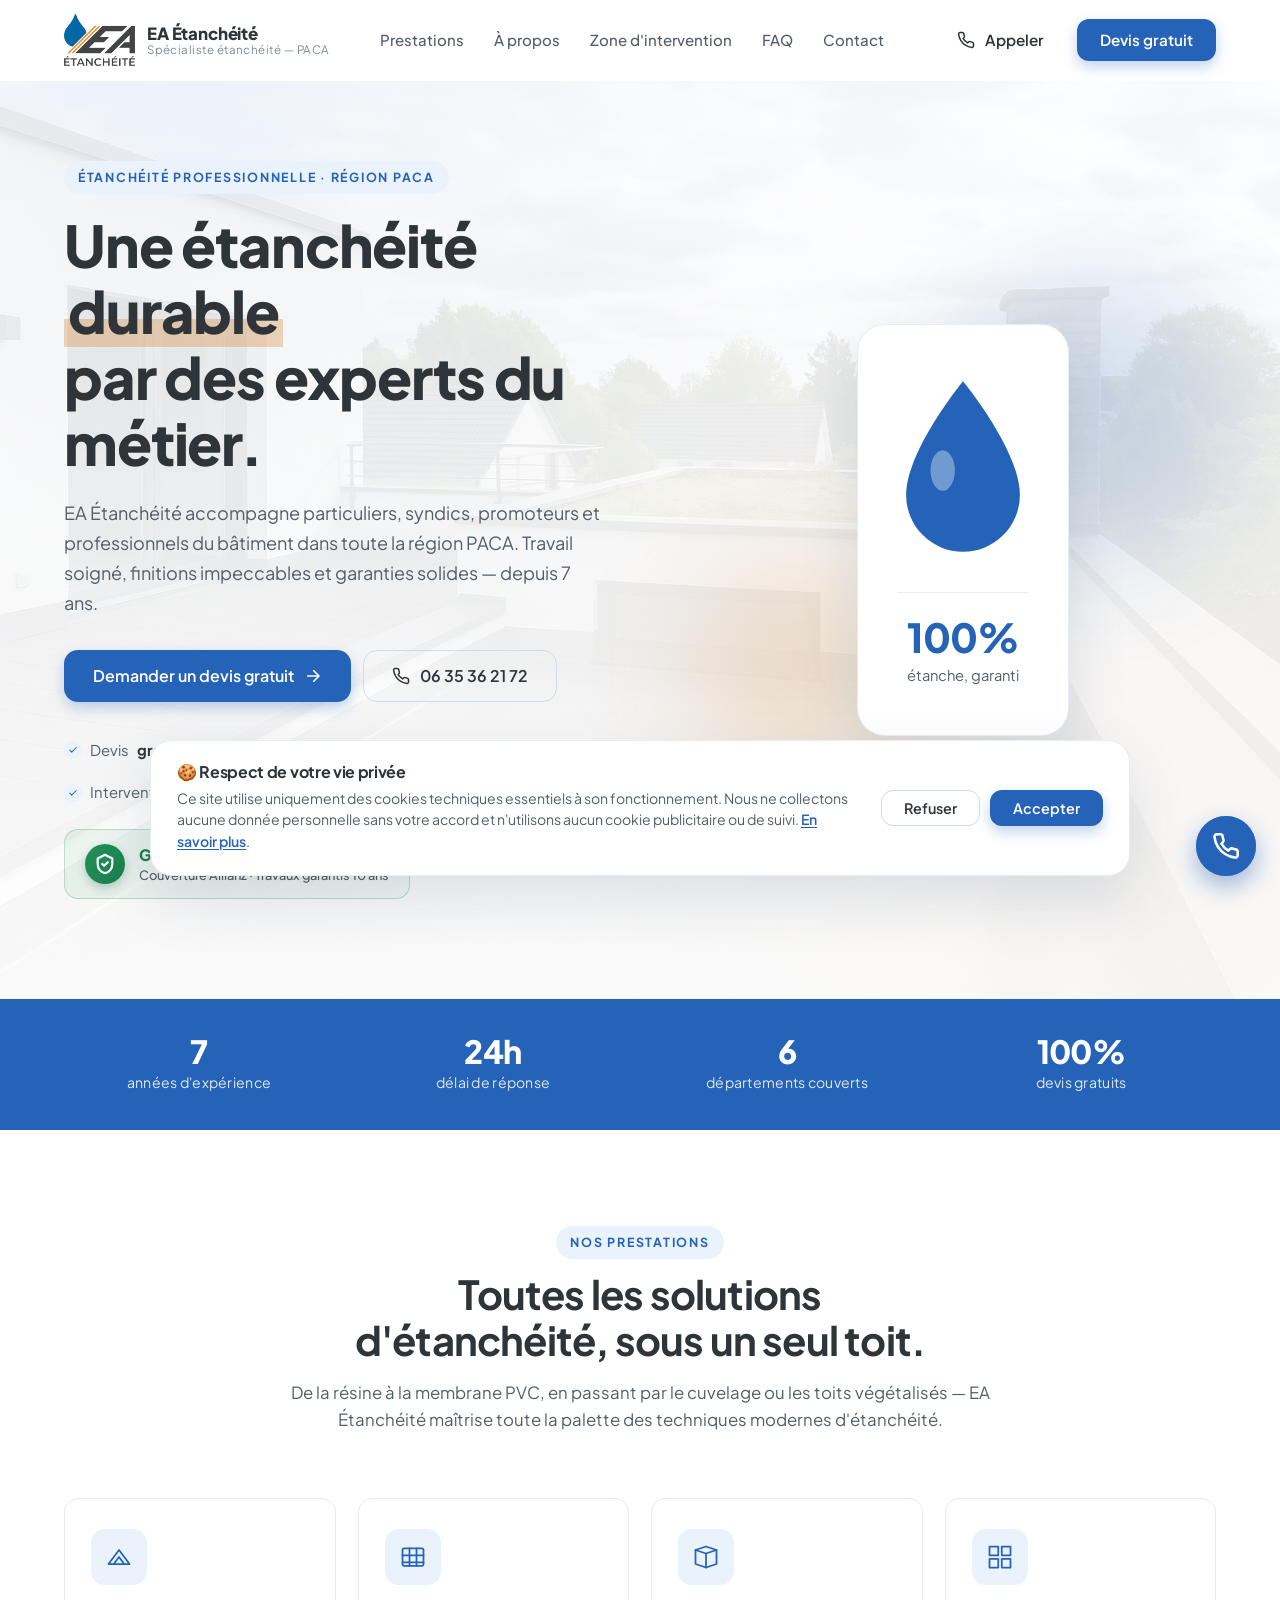
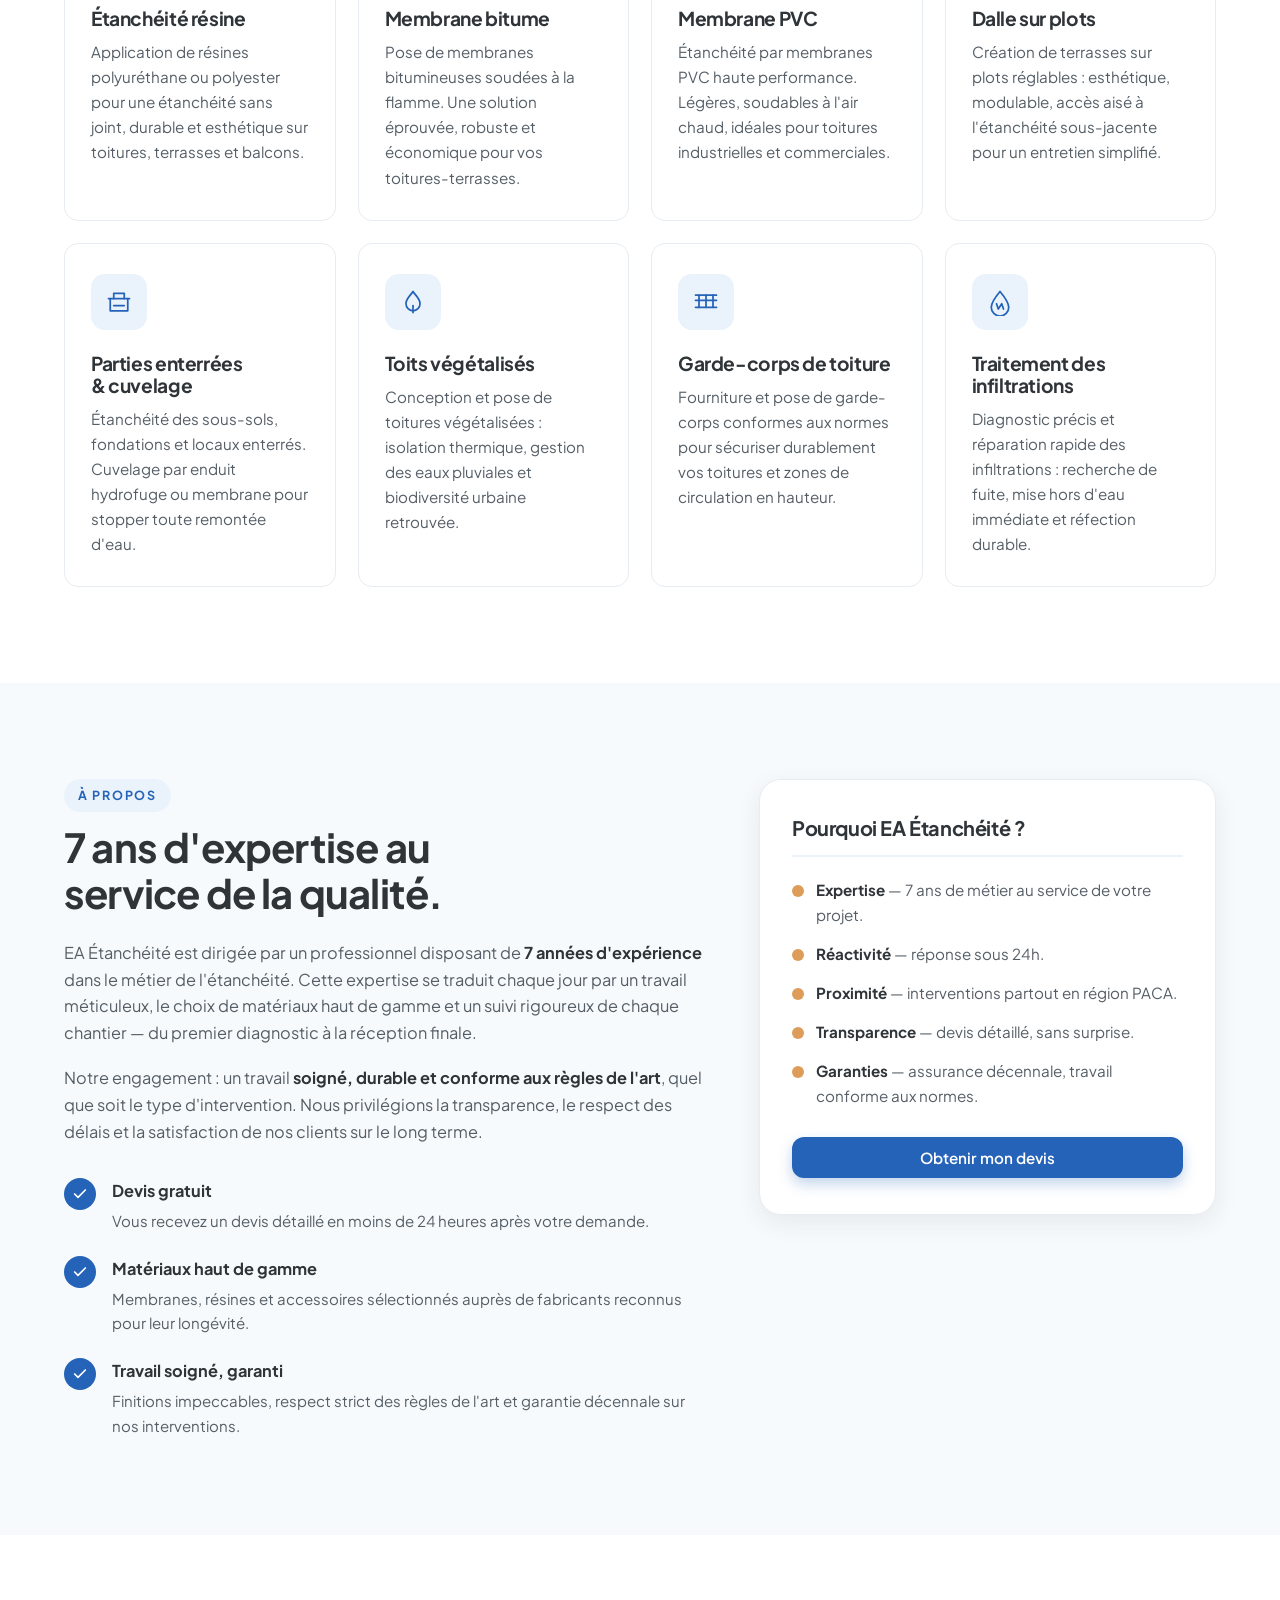
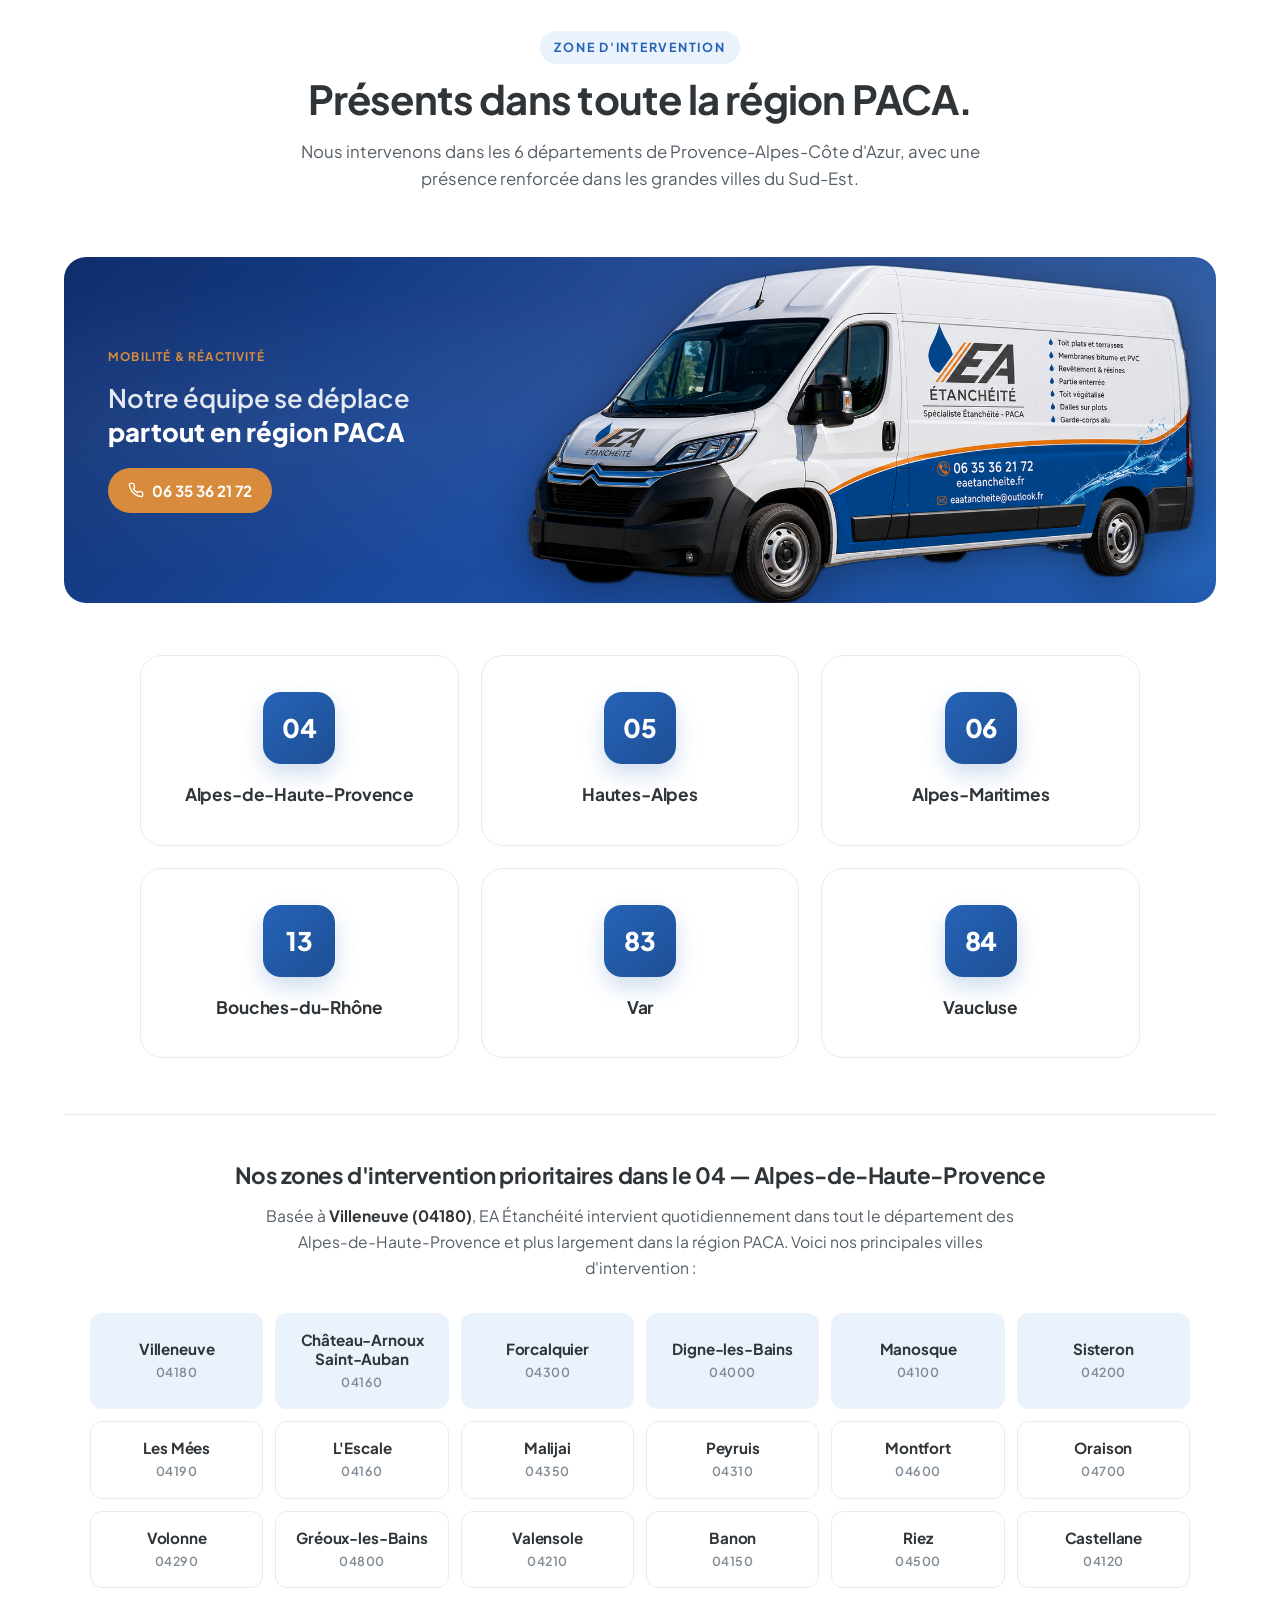
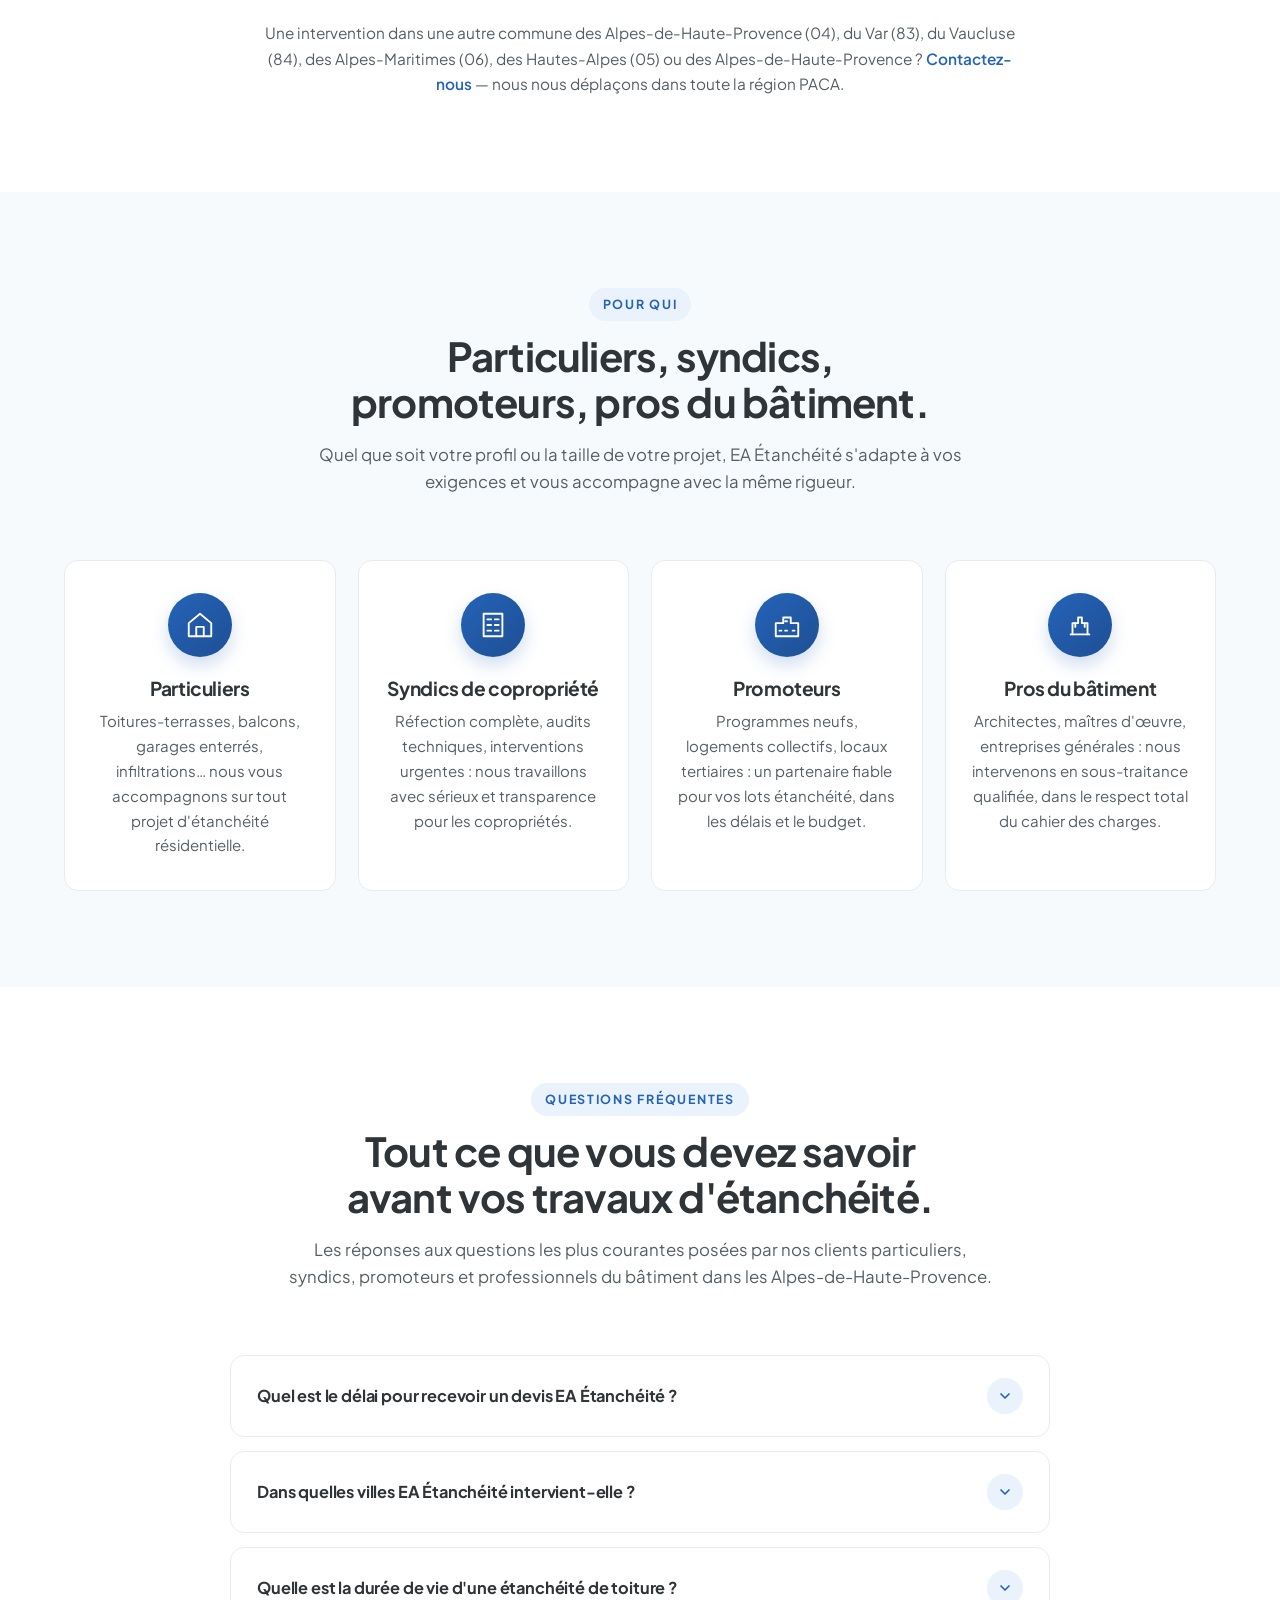
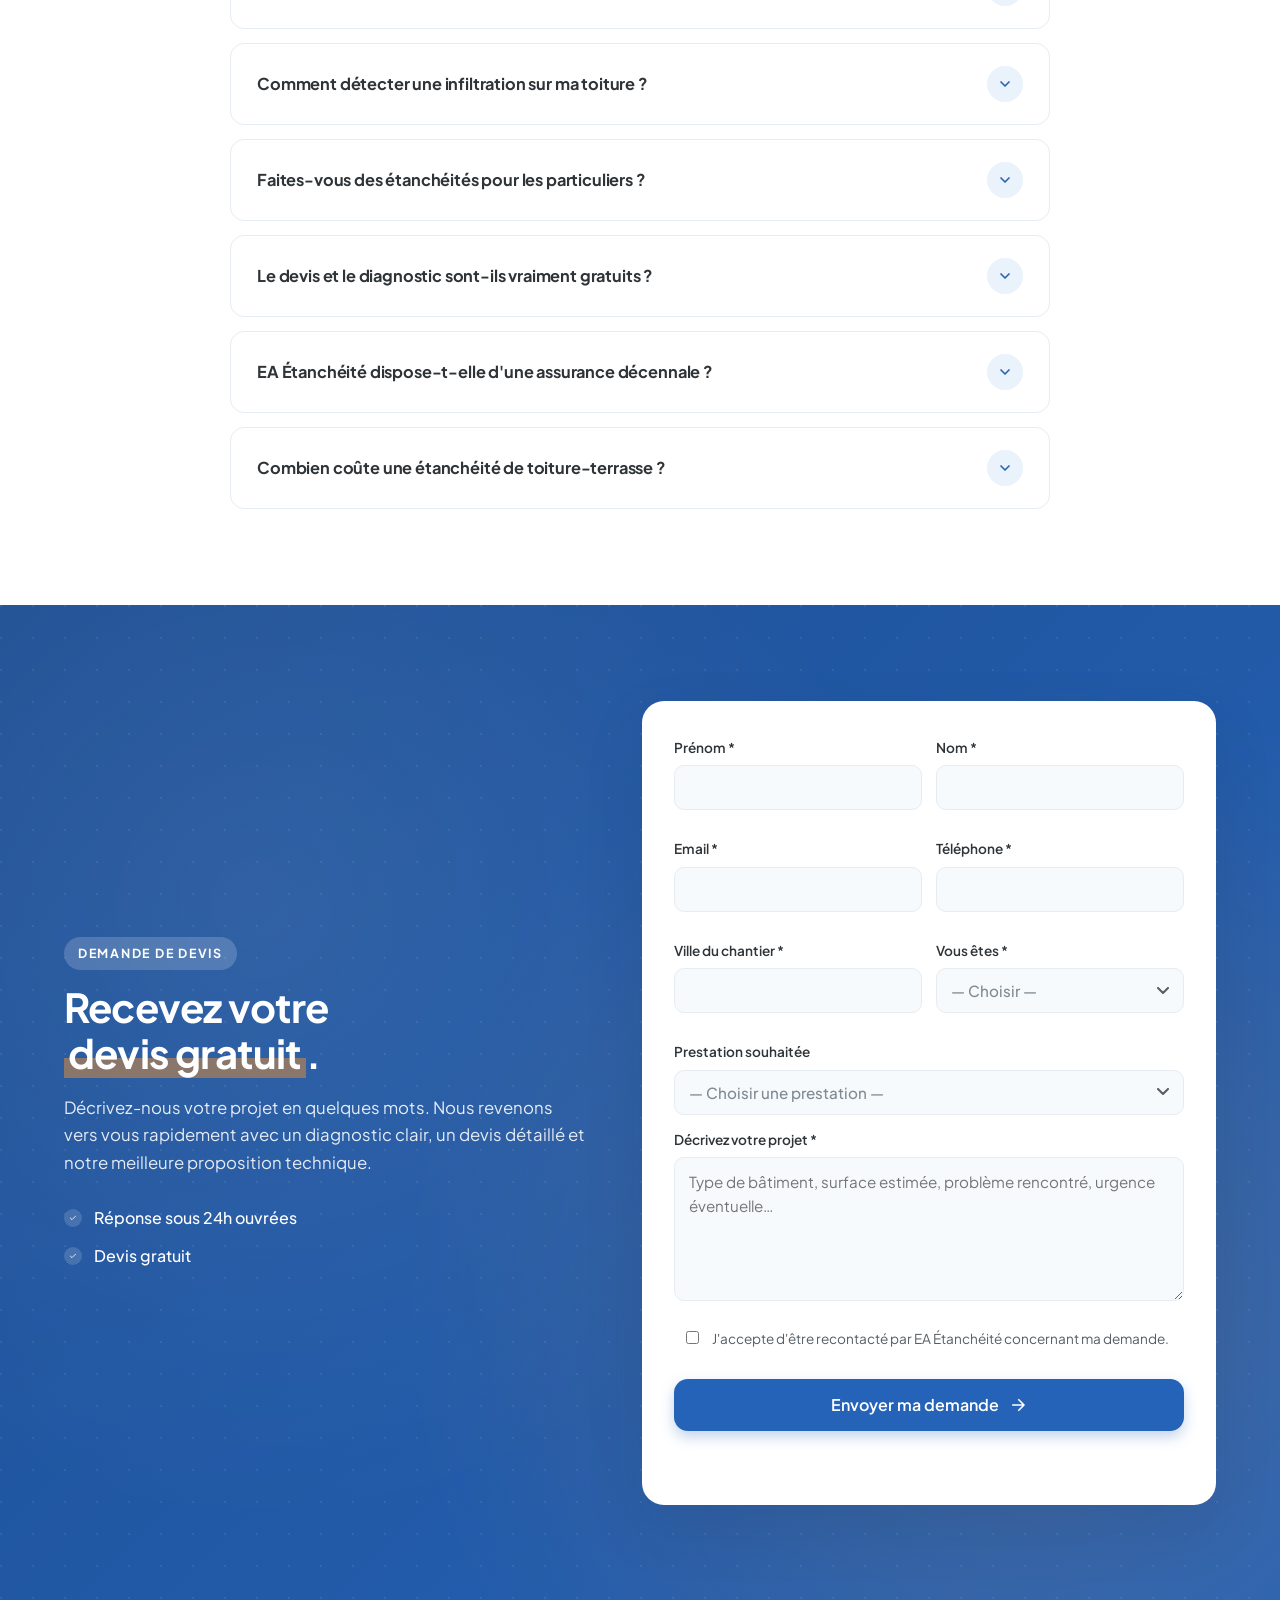
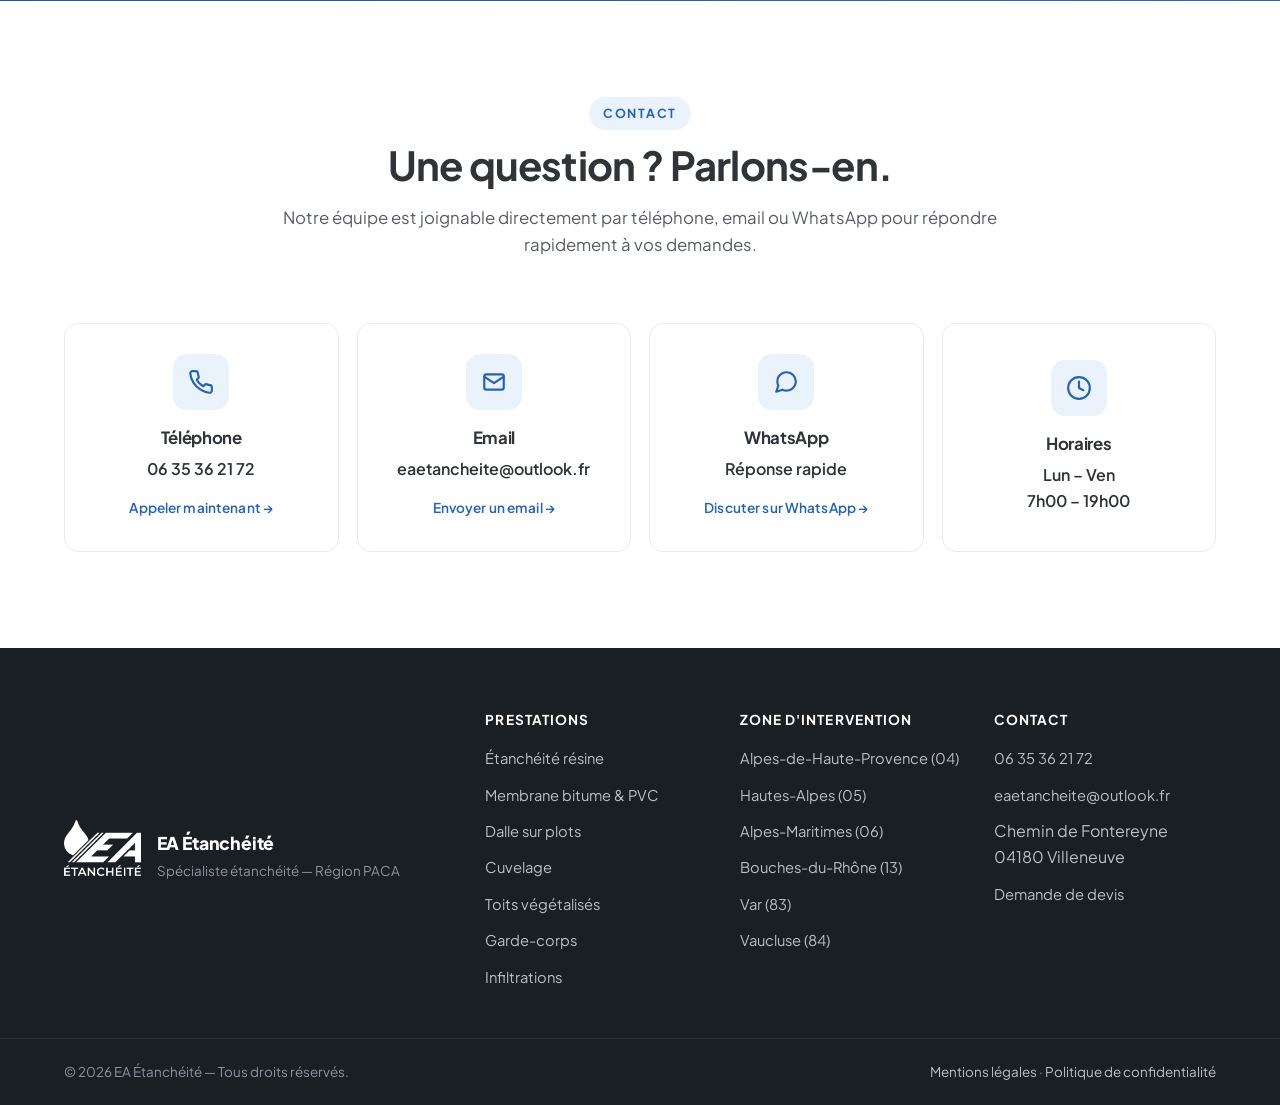
==== commit a0a9f03f: "Mise à jour site 24/06/2026 23:59" ====
--- a/index.html
+++ b/index.html
@@ -8,7 +8,7 @@
   <meta name="msvalidate.01" content="A3BC0416375332D21BCF8DB11D8AAD22" />
 
   <title>EA Étanchéité — Spécialiste étanchéité en PACA · Devis gratuit 24h</title>
-  <meta name="description" content="EA Étanchéité, votre spécialiste de l'étanchéité en région PACA (13, 83, 84, 06, 05, 04). Résine, membrane bitume & PVC, dalle sur plots, cuvelage, toits végétalisés, garde-corps, infiltrations. Devis gratuit sous 24h." />
+  <meta name="description" content="EA Étanchéité, votre spécialiste de l'étanchéité en région PACA (04, 05, 06, 13, 83, 84). Résine, membrane bitume & PVC, dalle sur plots, cuvelage, toits végétalisés, garde-corps, infiltrations. Devis gratuit sous 24h." />
   <meta name="keywords" content="étanchéité, étanchéité PACA, étanchéité Marseille, étanchéité Nice, étanchéité Toulon, étanchéité Aix-en-Provence, étanchéité Avignon, étancheur, résine, membrane bitume, membrane PVC, dalle sur plots, cuvelage, toit végétalisé, garde-corps toiture, traitement infiltration" />
   <meta name="author" content="EA Étanchéité" />
   <meta name="robots" content="index, follow" />
@@ -43,7 +43,7 @@
   <link href="https://fonts.googleapis.com/css2?family=Plus+Jakarta+Sans:wght@400;500;600;700;800&display=swap" rel="stylesheet" />
 
   <!-- Styles -->
-  <link rel="stylesheet" href="styles.css?v=4" />
+  <link rel="stylesheet" href="styles.css?v=5" />
 
   <!-- JSON-LD : LocalBusiness (SEO local Google) -->
   <script type="application/ld+json">
@@ -588,6 +588,22 @@
           </p>
         </header>
 
+        <div class="zone-vehicle-banner">
+          <div class="zone-vehicle-content">
+            <div class="zone-vehicle-text">
+              <span class="zone-vehicle-tag">Mobilité &amp; réactivité</span>
+              <p class="zone-vehicle-headline">Notre équipe se déplace<br /><strong>partout en région PACA</strong></p>
+              <a href="tel:+33635362172" class="zone-vehicle-cta">
+                <svg viewBox="0 0 24 24" fill="none" stroke="currentColor" stroke-width="2" stroke-linecap="round" stroke-linejoin="round" aria-hidden="true"><path d="M22 16.92v3a2 2 0 0 1-2.18 2 19.79 19.79 0 0 1-8.63-3.07 19.5 19.5 0 0 1-6-6 19.79 19.79 0 0 1-3.07-8.67A2 2 0 0 1 4.11 2h3a2 2 0 0 1 2 1.72 12.84 12.84 0 0 0 .7 2.81 2 2 0 0 1-.45 2.11L8.09 9.91a16 16 0 0 0 6 6l1.27-1.27a2 2 0 0 1 2.11-.45 12.84 12.84 0 0 0 2.81.7A2 2 0 0 1 22 16.92z"/></svg>
+                06 35 36 21 72
+              </a>
+            </div>
+            <div class="zone-vehicle-img-wrap">
+              <img src="assets/camion-ea.png" alt="Véhicule EA Étanchéité — intervention dans toute la région PACA" width="1200" height="611" loading="lazy" />
+            </div>
+          </div>
+        </div>
+
         <div class="zone-deps-grid">
           <article class="dep-card">
             <span class="dep-card-num">04</span>
@@ -1143,7 +1159,7 @@
             <img src="assets/prestations/resine/1.jpg" alt="Étanchéité résine — avant/après application sur terrasse" width="800" height="600" loading="lazy" />
           </figure>
           <figure class="modal-photo">
-            <img src="assets/prestations/resine/2.jpg" alt="Étanchéité résine — finition toiture-terrasse" width="900" height="600" loading="lazy" />
+            <img src="assets/prestations/resine/2.jpg" alt="Étanchéité résine — finition toiture-terrasse" width="800" height="600" loading="lazy" />
           </figure>
         </div>
         <footer class="modal-footer">
--- a/styles.css
+++ b/styles.css
@@ -9,7 +9,7 @@
 
 /* -------- Reset & base -------- */
 *, *::before, *::after { box-sizing: border-box; }
-html { scroll-behavior: smooth; -webkit-text-size-adjust: 100%; }
+html { scroll-behavior: smooth; -webkit-text-size-adjust: 100%; scroll-padding-top: 80px; }
 body {
   margin: 0;
   font-family: 'Plus Jakarta Sans', system-ui, -apple-system, 'Segoe UI', Roboto, sans-serif;
@@ -1516,15 +1516,18 @@
 .modal-footer .btn { flex: 1; min-width: 160px; }
 
 @media (max-width: 640px) {
-  .modal { padding: 12px; }
-  .modal-content { padding: 28px 22px 24px; max-height: 94vh; }
-  .modal-header { padding-right: 48px; margin-bottom: 22px; }
+  .modal { padding: 10px; }
+  .modal-content { padding: 24px 16px 20px; max-height: 96vh; overflow-y: auto; }
+  .modal-header { padding-right: 44px; margin-bottom: 18px; }
   .modal-gallery {
     grid-template-columns: 1fr;
-    gap: 12px;
-    margin-bottom: 22px;
+    gap: 10px;
+    margin-bottom: 18px;
   }
-  .modal-photo { aspect-ratio: 4 / 3; }
+  .modal-photo {
+    aspect-ratio: 4 / 3;
+    border-radius: 8px;
+  }
   
 .modal-gallery-single {
   grid-template-columns: 1fr;
@@ -1696,8 +1699,9 @@
   .dep-card { padding: 28px 20px; }
   .hero-text h1 { margin-bottom: 18px; }
   .hero-text .lead { font-size: 1.02rem; margin-bottom: 24px; }
-  .hero-card { padding: 36px 28px; max-width: 280px; }
-  .hero-card-drop { width: 100px; }
+  .hero-visual { min-height: 220px; }
+  .hero-card { padding: 28px 24px; max-width: 260px; }
+  .hero-card-drop { width: 80px; }
   .stat-num { font-size: 2.1rem; }
   .devis-form { padding: 28px 22px; }
   .apropos-card { padding: 28px 24px; }
@@ -1851,3 +1855,194 @@
   }
   .reveal { opacity: 1; transform: none; }
 }
+
+/* ─── Bannière véhicule — Zone d'intervention ─── */
+.zone-vehicle-banner {
+  margin: 0 0 52px;
+  border-radius: var(--radius-lg);
+  background: linear-gradient(135deg, #0f2d6b 0%, #1a4a9e 45%, #2563B8 100%);
+  overflow: hidden;
+  position: relative;
+}
+.zone-vehicle-banner::before {
+  content: '';
+  position: absolute;
+  inset: 0;
+  background:
+    radial-gradient(ellipse at 20% 50%, rgba(255,255,255,0.06) 0%, transparent 60%),
+    radial-gradient(ellipse at 80% 20%, rgba(216,139,61,0.15) 0%, transparent 50%);
+  pointer-events: none;
+}
+.zone-vehicle-content {
+  position: relative;
+  display: grid;
+  grid-template-columns: 1fr 1.6fr;
+  align-items: center;
+  min-height: 260px;
+}
+.zone-vehicle-text {
+  padding: 40px 32px 40px 44px;
+  display: flex;
+  flex-direction: column;
+  gap: 14px;
+  z-index: 2;
+}
+.zone-vehicle-tag {
+  font-size: 0.74rem;
+  font-weight: 700;
+  letter-spacing: 0.1em;
+  text-transform: uppercase;
+  color: #D88B3D;
+}
+.zone-vehicle-headline {
+  font-size: clamp(1.15rem, 2.2vw, 1.6rem);
+  font-weight: 600;
+  color: rgba(255,255,255,0.88);
+  line-height: 1.35;
+  margin: 0;
+}
+.zone-vehicle-headline strong {
+  color: #fff;
+  font-weight: 800;
+  display: block;
+}
+.zone-vehicle-cta {
+  display: inline-flex;
+  align-items: center;
+  gap: 8px;
+  padding: 10px 20px;
+  background: #D88B3D;
+  color: #fff;
+  border-radius: 50px;
+  font-size: 0.95rem;
+  font-weight: 700;
+  text-decoration: none;
+  width: fit-content;
+  transition: background 0.2s, transform 0.2s;
+  margin-top: 4px;
+}
+.zone-vehicle-cta svg { width: 16px; height: 16px; flex-shrink: 0; }
+.zone-vehicle-cta:hover { background: #c47a2e; transform: translateY(-1px); }
+.zone-vehicle-img-wrap {
+  position: relative;
+  display: flex;
+  align-items: flex-end;
+  justify-content: center;
+  height: 100%;
+  min-height: 220px;
+}
+.zone-vehicle-img-wrap::after {
+  content: '';
+  position: absolute;
+  bottom: 0;
+  left: 0; right: 0;
+  height: 32px;
+  background: linear-gradient(to top, rgba(26,74,158,0.4), transparent);
+  pointer-events: none;
+}
+.zone-vehicle-img-wrap img {
+  width: 100%;
+  max-width: 680px;
+  height: auto;
+  object-fit: contain;
+  display: block;
+  filter: drop-shadow(0 8px 24px rgba(0,0,0,0.35));
+  transform: translateY(4px);
+  position: relative;
+  z-index: 1;
+}
+
+@media (max-width: 880px) {
+  .zone-vehicle-content { grid-template-columns: 1fr; min-height: auto; }
+  .zone-vehicle-text { padding: 32px 28px 20px; text-align: center; align-items: center; }
+  .zone-vehicle-img-wrap { min-height: 160px; }
+  .zone-vehicle-img-wrap img { max-width: 100%; padding: 0 16px; }
+}
+@media (max-width: 480px) {
+  .zone-vehicle-banner { border-radius: var(--radius); margin-bottom: 36px; }
+  .zone-vehicle-text { padding: 24px 20px 16px; gap: 12px; }
+  .zone-vehicle-headline { font-size: 1.1rem; }
+  .zone-vehicle-cta { font-size: 0.9rem; padding: 9px 18px; }
+}
+
+/* ─── FAQ locale (pages villes) ─── */
+.city-faq { margin-top: 40px; }
+.city-faq h2 { font-size: 1.35rem; font-weight: 700; color: #1e3a5f; margin-bottom: 18px; }
+.city-faq details {
+  border: 1px solid #e2e8f0;
+  border-radius: 10px;
+  margin-bottom: 10px;
+  background: #f8fafc;
+  overflow: hidden;
+}
+.city-faq details[open] { background: #fff; border-color: #2563B8; }
+.city-faq summary {
+  padding: 15px 18px;
+  cursor: pointer;
+  font-size: 0.97rem;
+  font-weight: 600;
+  color: #1e3a5f;
+  list-style: none;
+  display: flex;
+  align-items: center;
+  gap: 10px;
+  user-select: none;
+}
+.city-faq summary::before {
+  content: '+';
+  display: inline-flex;
+  align-items: center;
+  justify-content: center;
+  width: 22px;
+  height: 22px;
+  min-width: 22px;
+  background: #2563B8;
+  color: #fff;
+  border-radius: 50%;
+  font-size: 1rem;
+  line-height: 1;
+}
+.city-faq details[open] summary::before { content: '−'; }
+.city-faq summary::-webkit-details-marker { display: none; }
+.city-faq .faq-body { padding: 0 18px 16px; font-size: 0.93rem; color: #374151; line-height: 1.65; }
+.city-faq .faq-body a { color: #2563B8; }
+
+/* ─── Zones d'intervention (maillage inter-villes) ─── */
+.zones-nav {
+  margin-top: 48px;
+  padding: 28px 32px;
+  background: #f0f6ff;
+  border-radius: 14px;
+  border-left: 4px solid #2563B8;
+}
+.zones-nav h2 {
+  font-size: 1.1rem;
+  font-weight: 700;
+  color: #1e3a5f;
+  margin-bottom: 16px;
+}
+.zones-nav ul {
+  display: flex;
+  flex-wrap: wrap;
+  gap: 8px;
+  list-style: none;
+  padding: 0;
+  margin: 0;
+}
+.zones-nav ul li a {
+  display: inline-block;
+  padding: 6px 14px;
+  background: #fff;
+  border: 1px solid #c7d9f5;
+  border-radius: 20px;
+  font-size: 0.88rem;
+  font-weight: 500;
+  color: #2563B8;
+  text-decoration: none;
+  transition: background 0.18s, color 0.18s;
+}
+.zones-nav ul li a:hover { background: #2563B8; color: #fff; border-color: #2563B8; }
+@media (max-width: 640px) {
+  .zones-nav { padding: 20px 16px; }
+  .zones-nav ul li a { font-size: 0.83rem; padding: 5px 11px; }
+}
